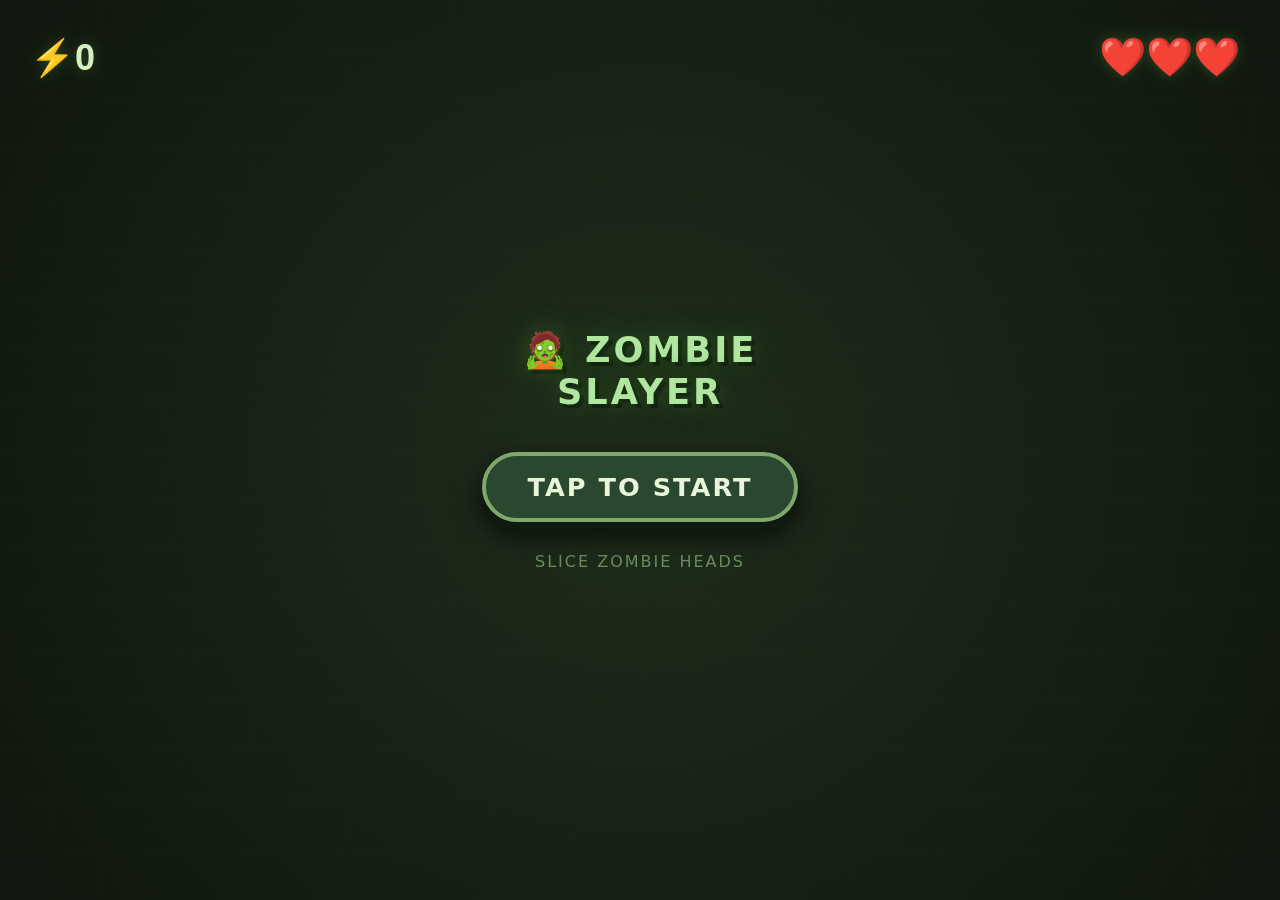
==== index.html @ 8608a6b4 "Add files via upload" ====
<!DOCTYPE html>
<html lang="en">
<head>
    <meta charset="UTF-8">
    <meta name="viewport" content="width=device-width, initial-scale=1.0, user-scalable=no">
    <title>🍕 Fruit Ninja · Zombie Slayer</title>
    <style>
        * {
            margin: 0;
            padding: 0;
            box-sizing: border-box;
            user-select: none;
        }
        body {
            background: #0b0f0c;
            display: flex;
            align-items: center;
            justify-content: center;
            height: 100vh;
            overflow: hidden;
            font-family: 'Segoe UI', 'Arial Black', system-ui, sans-serif;
        }
        canvas {
            display: block;
            width: 100%;
            height: 100%;
            cursor: crosshair;
            touch-action: none;
        }
        .overlay {
            position: absolute;
            top: 0; left: 0; right: 0; bottom: 0;
            display: flex;
            flex-direction: column;
            align-items: center;
            justify-content: center;
            pointer-events: none;
            text-align: center;
        }
        .btn {
            pointer-events: auto;
            background: #2a4730;
            border: 4px solid #7fa86b;
            color: #e9f5d9;
            font-size: 1.6rem;
            font-weight: bold;
            padding: 16px 42px;
            border-radius: 60px;
            letter-spacing: 2px;
            box-shadow: 0 8px 0 #0e1a0f, 0 12px 30px rgba(0,0,0,0.8);
            cursor: pointer;
            transition: transform 0.1s, box-shadow 0.1s;
            text-transform: uppercase;
            font-family: inherit;
            transform: translateY(0);
        }
        .btn:active {
            transform: translateY(6px);
            box-shadow: 0 2px 0 #0e1a0f, 0 8px 20px black;
        }
        .btn:hover {
            background: #3a5e3f;
            border-color: #a5d18b;
        }
        .hidden {
            display: none !important;
        }
        .gameover-text {
            font-size: 3rem;
            color: #e05a5a;
            text-shadow: 0 0 20px darkred, 4px 4px 0 #2a0a0a;
            margin-bottom: 30px;
            letter-spacing: 4px;
        }
        .start-text {
            font-size: 2.2rem;
            color: #b1e6a0;
            text-shadow: 0 0 25px #2d5a1e, 4px 4px 0 #0e1a0f;
            margin-bottom: 40px;
            letter-spacing: 3px;
            font-weight: 900;
        }
        .hint {
            margin-top: 30px;
            color: #6d8f63;
            font-size: 1rem;
            letter-spacing: 2px;
        }
    </style>
</head>
<body>
<canvas id="gameCanvas"></canvas>

<!-- UI overlays -->
<div id="startScreen" class="overlay">
    <div class="start-text">🧟 ZOMBIE<br>SLAYER</div>
    <button id="startBtn" class="btn">TAP TO START</button>
    <div class="hint">SLICE ZOMBIE HEADS</div>
</div>

<div id="gameOverScreen" class="overlay hidden">
    <div class="gameover-text">GAME OVER</div>
    <button id="retryBtn" class="btn">RETRY</button>
</div>

<script>
    (function(){
        // ----- CANVAS SETUP -----
        const canvas = document.getElementById('gameCanvas');
        const ctx = canvas.getContext('2d');
        let width, height;

        function resizeCanvas() {
            width = window.innerWidth;
            height = window.innerHeight;
            canvas.width = width;
            canvas.height = height;
        }
        window.addEventListener('resize', resizeCanvas);
        resizeCanvas();

        // ----- GAME STATE -----
        let gameActive = false;
        let score = 0;
        let lives = 3;
        let gameOverFlag = false;

        // ----- ARRAYS -----
        let zombies = [];            // active zombie heads
        let halves = [];             // sliced half circles (left/right)
        let particles = [];          // blood splatters / small particles
        let trail = [];              // swipe trail points {x, y, life}

        // ----- SWIPE / SLICE TRACKING -----
        let isSwiping = false;
        let lastMouse = { x: 0, y: 0 };
        let currentMouse = { x: 0, y: 0 };
        const SLICE_MIN_DIST = 18;    // minimum segment length for reliable slice

        // ----- SPAWN TIMING -----
        let spawnTimer = 0;
        const SPAWN_INTERVAL = 55;    // frames between spawns (approx 60fps)
        const MAX_ZOMBIES = 8;        // prevent overcrowding

        // ----- GRAVITY & PHYSICS (pixels/frame^2) -----
        const GRAVITY = 0.32;
        const BOUNCE_FACTOR = 0.0;    // no bounce, heads fall off

        // ----- RESET GAME -----
        function resetGame() {
            gameActive = false;
            gameOverFlag = false;
            score = 0;
            lives = 3;
            zombies = [];
            halves = [];
            particles = [];
            trail = [];
            isSwiping = false;
            spawnTimer = 0;
            // Show start screen, hide game over
            document.getElementById('startScreen').classList.remove('hidden');
            document.getElementById('gameOverScreen').classList.add('hidden');
        }

        // ----- START GAME -----
        function startGame() {
            resetGame();
            gameActive = true;
            gameOverFlag = false;
            document.getElementById('startScreen').classList.add('hidden');
            document.getElementById('gameOverScreen').classList.add('hidden');
            // initial small batch (3 zombies)
            for (let i = 0; i < 3; i++) {
                setTimeout(() => {
                    if (gameActive) spawnZombie();
                }, i * 120);
            }
        }

        // ----- GAME OVER -----
        function triggerGameOver() {
            if (gameOverFlag) return;
            gameActive = false;
            gameOverFlag = true;
            document.getElementById('gameOverScreen').classList.remove('hidden');
        }

        // ----- SPAWN ZOMBIE HEAD (arc trajectory) -----
        function spawnZombie() {
            if (!gameActive) return;
            if (zombies.length >= MAX_ZOMBIES) return;

            const radius = 28 + Math.random() * 14;      // 28-42 px
            const x = Math.random() * (width - 100) + 50;
            const y = height + radius + 10;              // start below screen

            // Arc: upward velocity, slight horizontal drift
            const vx = (Math.random() - 0.5) * 4.5;      // -2.25 to 2.25
            const vy = -10 - Math.random() * 5;          // -10 to -15

            zombies.push({
                x, y,
                vx, vy,
                radius,
                // visual variation
                hue: 80 + Math.random() * 30,            // greenish
                eyeOffset: 0.2 + Math.random() * 0.3,
            });
        }

        // ----- LINE TO CIRCLE COLLISION (segment vs circle) -----
        function lineCircleCollision(x1, y1, x2, y2, cx, cy, r) {
            // Check if segment (x1,y1)-(x2,y2) intersects circle (cx,cy,r)
            const dx = x2 - x1;
            const dy = y2 - y1;
            const lenSq = dx * dx + dy * dy;
            if (lenSq === 0) {
                // Point circle distance
                const distSq = (cx - x1) ** 2 + (cy - y1) ** 2;
                return distSq <= r * r;
            }

            // Parametric projection: t = ((C - A) · (B - A)) / |B-A|^2
            let t = ((cx - x1) * dx + (cy - y1) * dy) / lenSq;
            t = Math.max(0, Math.min(1, t));

            const projX = x1 + t * dx;
            const projY = y1 + t * dy;

            const distSq = (cx - projX) ** 2 + (cy - projY) ** 2;
            return distSq <= r * r;
        }

        // ----- SLICE ZOMBIE -----
        function sliceZombie(zombie, index) {
            // remove from zombies
            zombies.splice(index, 1);

            // Add score
            score += 10;

            // Split into two halves
            const r = zombie.radius;
            const baseHue = zombie.hue || 95;
            // left half: x offset, slightly rotated
            halves.push({
                x: zombie.x,
                y: zombie.y,
                vx: zombie.vx - 3.5 - Math.random() * 2,
                vy: zombie.vy - 1.5 + Math.random() * 2,
                radius: r,
                angle: -0.3 + Math.random() * 0.6,
                side: 'left',
                hue: baseHue,
                life: 1.0,
            });
            // right half
            halves.push({
                x: zombie.x,
                y: zombie.y,
                vx: zombie.vx + 3.5 + Math.random() * 2,
                vy: zombie.vy - 1.5 + Math.random() * 2,
                radius: r,
                angle: 0.3 + Math.random() * 0.6,
                side: 'right',
                hue: baseHue,
                life: 1.0,
            });

            // Blood splatter particles
            const particleCount = 12 + Math.floor(Math.random() * 10);
            for (let i = 0; i < particleCount; i++) {
                const angle = Math.random() * Math.PI * 2;
                const speed = 2 + Math.random() * 6;
                particles.push({
                    x: zombie.x,
                    y: zombie.y,
                    vx: Math.cos(angle) * speed + (Math.random() - 0.5) * 3,
                    vy: Math.sin(angle) * speed + (Math.random() - 0.5) * 3 - 1.5,
                    radius: 3 + Math.random() * 7,
                    color: `hsl(${baseHue + Math.random() * 40 - 20}, 80%, 35%)`,
                    life: 1.0,
                    decay: 0.012 + Math.random() * 0.02,
                });
            }

            // Extra green goo particles
            for (let i = 0; i < 8; i++) {
                const angle = Math.random() * Math.PI * 2;
                const speed = 1 + Math.random() * 4;
                particles.push({
                    x: zombie.x + (Math.random() - 0.5) * 20,
                    y: zombie.y + (Math.random() - 0.5) * 20,
                    vx: Math.cos(angle) * speed,
                    vy: Math.sin(angle) * speed - 2,
                    radius: 4 + Math.random() * 10,
                    color: `hsl(${baseHue}, 70%, 45%)`,
                    life: 0.9,
                    decay: 0.015,
                });
            }
        }

        // ----- UPDATE GAME (physics, spawning, collisions, trail) -----
        function updateGame() {
            if (!gameActive) return;

            // --- 1. SPAWN ZOMBIES ---
            if (spawnTimer <= 0) {
                spawnZombie();
                spawnTimer = SPAWN_INTERVAL;
            } else {
                spawnTimer--;
            }

            // --- 2. UPDATE ZOMBIES & CHECK SLICE COLLISIONS ---
            for (let i = zombies.length - 1; i >= 0; i--) {
                const z = zombies[i];
                // physics
                z.x += z.vx;
                z.y += z.vy;
                z.vy += GRAVITY;

                // check if sliced by swipe trail
                if (isSwiping && trail.length >= 2) {
                    // Use latest segment (last two points of trail)
                    const p1 = trail[trail.length - 2];
                    const p2 = trail[trail.length - 1];
                    const dx = p2.x - p1.x;
                    const dy = p2.y - p1.y;
                    const segLen = Math.hypot(dx, dy);
                    if (segLen > SLICE_MIN_DIST) {
                        if (lineCircleCollision(p1.x, p1.y, p2.x, p2.y, z.x, z.y, z.radius)) {
                            sliceZombie(z, i);
                            continue; // zombie removed, skip rest
                        }
                    }
                }

                // remove if off-screen bottom (with margin)
                if (z.y - z.radius > height + 100) {
                    zombies.splice(i, 1);
                    lives -= 1;
                    if (lives <= 0) {
                        lives = 0;
                        triggerGameOver();
                        return;
                    }
                }
                // also remove if too far left/right (rare)
                if (z.x < -200 || z.x > width + 200) {
                    zombies.splice(i, 1);
                }
            }

            // --- 3. UPDATE HALVES ---
            for (let i = halves.length - 1; i >= 0; i--) {
                const h = halves[i];
                h.x += h.vx;
                h.y += h.vy;
                h.vy += GRAVITY * 0.9;
                h.angle += (h.side === 'left' ? -0.04 : 0.04);
                h.life -= 0.008;
                // remove if off screen or faded
                if (h.y - h.radius > height + 200 || h.x < -300 || h.x > width + 300 || h.life <= 0) {
                    halves.splice(i, 1);
                }
            }

            // --- 4. UPDATE PARTICLES ---
            for (let i = particles.length - 1; i >= 0; i--) {
                const p = particles[i];
                p.x += p.vx;
                p.y += p.vy;
                p.vy += GRAVITY * 0.5;
                p.vx *= 0.99;
                p.life -= p.decay;
                if (p.life <= 0.02 || p.y > height + 100) {
                    particles.splice(i, 1);
                }
            }

            // --- 5. UPDATE TRAIL (fade out points) ---
            for (let i = trail.length - 1; i >= 0; i--) {
                trail[i].life -= 0.03;
                if (trail[i].life <= 0.0) {
                    trail.splice(i, 1);
                }
            }
            // Limit trail length (performance)
            if (trail.length > 30) trail = trail.slice(-30);
        }

        // ----- DRAWING -----
        function draw() {
            // Background: dark with subtle vignette
            ctx.clearRect(0, 0, width, height);
            const grad = ctx.createRadialGradient(width/2, height/2, 100, width/2, height/2, Math.max(width, height)*0.8);
            grad.addColorStop(0, '#1d2b1a');
            grad.addColorStop(1, '#0a0f09');
            ctx.fillStyle = grad;
            ctx.fillRect(0, 0, width, height);

            // Draw grid/dirt pattern (very subtle)
            ctx.strokeStyle = '#2a3a24';
            ctx.lineWidth = 0.5;
            ctx.globalAlpha = 0.2;
            for (let i = 0; i < width; i += 50) {
                ctx.beginPath();
                ctx.moveTo(i, 0);
                ctx.lineTo(i, height);
                ctx.stroke();
            }
            for (let i = 0; i < height; i += 50) {
                ctx.beginPath();
                ctx.moveTo(0, i);
                ctx.lineTo(width, i);
                ctx.stroke();
            }
            ctx.globalAlpha = 1.0;

            // ----- DRAW HALVES (behind zombies) -----
            halves.forEach(h => {
                ctx.save();
                ctx.translate(h.x, h.y);
                ctx.rotate(h.angle);
                ctx.shadowColor = '#4a7a3a';
                ctx.shadowBlur = 16;
                const halfGrad = ctx.createRadialGradient(-8, -8, 5, 0, 0, h.radius * 1.2);
                halfGrad.addColorStop(0, `hsl(${h.hue}, 65%, 45%)`);
                halfGrad.addColorStop(1, `hsl(${h.hue}, 70%, 25%)`);
                ctx.fillStyle = halfGrad;
                ctx.beginPath();
                if (h.side === 'left') {
                    ctx.arc(0, 0, h.radius, Math.PI * 0.5, Math.PI * 1.5);
                } else {
                    ctx.arc(0, 0, h.radius, Math.PI * 1.5, Math.PI * 0.5);
                }
                ctx.closePath();
                ctx.fill();
                // inner darkness / brain texture
                ctx.shadowBlur = 0;
                ctx.fillStyle = `hsl(${h.hue}, 60%, 18%)`;
                ctx.beginPath();
                ctx.arc(h.side === 'left' ? -6 : 6, -4, h.radius * 0.3, 0, Math.PI * 2);
                ctx.fill();
                // eye-like spots
                ctx.fillStyle = '#1a1a1a';
                ctx.beginPath();
                ctx.arc(h.side === 'left' ? -10 : 10, -12, 5, 0, Math.PI * 2);
                ctx.fill();
                ctx.fillStyle = '#d44';
                ctx.beginPath();
                ctx.arc(h.side === 'left' ? -10 : 10, -12, 2, 0, Math.PI * 2);
                ctx.fill();
                ctx.restore();
            });

            // ----- DRAW ZOMBIE HEADS -----
            zombies.forEach(z => {
                ctx.save();
                ctx.shadowColor = '#3c6e2e';
                ctx.shadowBlur = 22;
                // Main head
                const grad = ctx.createRadialGradient(z.x-10, z.y-12, 6, z.x, z.y, z.radius * 1.3);
                grad.addColorStop(0, `hsl(${z.hue}, 75%, 55%)`);
                grad.addColorStop(1, `hsl(${z.hue}, 80%, 28%)`);
                ctx.fillStyle = grad;
                ctx.beginPath();
                ctx.arc(z.x, z.y, z.radius, 0, Math.PI * 2);
                ctx.fill();

                // Zombie eyes (red/black)
                ctx.shadowBlur = 8;
                ctx.fillStyle = '#1a1a1a';
                ctx.beginPath();
                ctx.arc(z.x - z.radius*0.28, z.y - z.radius*0.2, z.radius*0.18, 0, Math.PI*2);
                ctx.fill();
                ctx.beginPath();
                ctx.arc(z.x + z.radius*0.28, z.y - z.radius*0.2, z.radius*0.18, 0, Math.PI*2);
                ctx.fill();
                // Red pupils
                ctx.fillStyle = '#d32f2f';
                ctx.shadowBlur = 12;
                ctx.beginPath();
                ctx.arc(z.x - z.radius*0.28, z.y - z.radius*0.2, z.radius*0.08, 0, Math.PI*2);
                ctx.fill();
                ctx.beginPath();
                ctx.arc(z.x + z.radius*0.28, z.y - z.radius*0.2, z.radius*0.08, 0, Math.PI*2);
                ctx.fill();

                // Mouth / stitches
                ctx.shadowBlur = 0;
                ctx.strokeStyle = '#3b1e1e';
                ctx.lineWidth = 2.5;
                ctx.beginPath();
                ctx.arc(z.x, z.y + z.radius*0.2, z.radius*0.4, 0.1, Math.PI - 0.1);
                ctx.stroke();
                // teeth
                ctx.fillStyle = '#ddd';
                for (let i = -2; i <= 2; i++) {
                    ctx.beginPath();
                    ctx.rect(z.x + i * 10 - 3, z.y + z.radius*0.1, 5, 8);
                    ctx.fill();
                }

                // top hair / scar
                ctx.fillStyle = '#1e3a1e';
                ctx.beginPath();
                ctx.ellipse(z.x - 6, z.y - z.radius*0.7, 6, 10, 0.3, 0, Math.PI*2);
                ctx.fill();
                ctx.restore();
            });

            // ----- DRAW PARTICLES -----
            particles.forEach(p => {
                ctx.globalAlpha = Math.max(0, p.life);
                ctx.fillStyle = p.color;
                ctx.shadowColor = p.color;
                ctx.shadowBlur = 12;
                ctx.beginPath();
                ctx.arc(p.x, p.y, p.radius * p.life, 0, Math.PI * 2);
                ctx.fill();
            });
            ctx.globalAlpha = 1.0;
            ctx.shadowBlur = 0;

            // ----- DRAW SWIPE TRAIL (glowing green) -----
            if (trail.length > 1) {
                ctx.save();
                ctx.shadowColor = '#b1ff8b';
                ctx.shadowBlur = 22;
                for (let i = 0; i < trail.length - 1; i++) {
                    const t1 = trail[i];
                    const t2 = trail[i+1];
                    const alpha = Math.min(t1.life, 1.0) * 0.9;
                    if (alpha <= 0.02) continue;
                    ctx.strokeStyle = `rgba(180, 255, 120, ${alpha})`;
                    ctx.lineWidth = 12 * (i / trail.length) + 2;
                    ctx.lineCap = 'round';
                    ctx.beginPath();
                    ctx.moveTo(t1.x, t1.y);
                    ctx.lineTo(t2.x, t2.y);
                    ctx.stroke();
                }
                // extra glow dots on latest point
                if (trail.length > 0) {
                    const last = trail[trail.length-1];
                    ctx.shadowBlur = 35;
                    ctx.fillStyle = '#d4ffb0';
                    ctx.beginPath();
                    ctx.arc(last.x, last.y, 10, 0, Math.PI*2);
                    ctx.fill();
                }
                ctx.restore();
            }

            // ----- HUD (score & lives) -----
            ctx.save();
            ctx.shadowBlur = 0;
            ctx.font = 'bold 36px "Segoe UI", "Arial Black", sans-serif';
            ctx.fillStyle = '#d4f0c0';
            ctx.shadowColor = '#2f4a1e';
            ctx.shadowBlur = 12;
            ctx.textAlign = 'left';
            ctx.fillText(`⚡${score}`, 30, 70);
            // Lives (hearts)
            ctx.textAlign = 'right';
            let heartStr = '';
            for (let i = 0; i < lives; i++) heartStr += '❤️';
            if (lives === 0) heartStr = '💀';
            ctx.font = 'bold 38px "Segoe UI", sans-serif';
            ctx.fillStyle = '#ff7b7b';
            ctx.fillText(heartStr, width - 40, 70);
            ctx.restore();
        }

        // ----- GAME LOOP -----
        function gameLoop() {
            if (gameActive) {
                updateGame();
            }
            draw();
            requestAnimationFrame(gameLoop);
        }

        // ----- INPUT HANDLING (Mouse + Touch) -----
        function getCanvasCoords(e) {
            const rect = canvas.getBoundingClientRect();
            const scaleX = canvas.width / rect.width;
            const scaleY = canvas.height / rect.height;
            let clientX, clientY;
            if (e.touches) {
                clientX = e.touches[0].clientX;
                clientY = e.touches[0].clientY;
            } else {
                clientX = e.clientX;
                clientY = e.clientY;
            }
            return {
                x: (clientX - rect.left) * scaleX,
                y: (clientY - rect.top) * scaleY
            };
        }

        function handlePointerDown(e) {
            e.preventDefault();
            if (!gameActive) return;
            isSwiping = true;
            const pos = getCanvasCoords(e);
            lastMouse = { x: pos.x, y: pos.y };
            currentMouse = { x: pos.x, y: pos.y };
            // start trail with a fresh point
            trail.push({ x: pos.x, y: pos.y, life: 1.0 });
            if (trail.length > 30) trail.shift();
        }

        function handlePointerMove(e) {
            e.preventDefault();  // prevent scrolling on touchmove
            if (!gameActive) return;
            const pos = getCanvasCoords(e);
            currentMouse = { x: pos.x, y: pos.y };
            if (isSwiping) {
                // Add to trail only if moved enough (reduce noise)
                const dx = pos.x - lastMouse.x;
                const dy = pos.y - lastMouse.y;
                if (Math.hypot(dx, dy) > 4) {
                    trail.push({ x: pos.x, y: pos.y, life: 1.0 });
                    if (trail.length > 30) trail.shift();
                    lastMouse = { x: pos.x, y: pos.y };
                }
            } else {
                // optional: show a faint trail even without press? No, only while dragging.
                lastMouse = { x: pos.x, y: pos.y };
            }
        }

        function handlePointerUp(e) {
            e.preventDefault();
            isSwiping = false;
            // Do not clear trail instantly; let it fade naturally
        }

        function handlePointerCancel(e) {
            e.preventDefault();
            isSwiping = false;
        }

        // Register events
        canvas.addEventListener('mousedown', handlePointerDown);
        canvas.addEventListener('mousemove', handlePointerMove);
        canvas.addEventListener('mouseup', handlePointerUp);
        canvas.addEventListener('mouseleave', handlePointerUp);

        canvas.addEventListener('touchstart', handlePointerDown, { passive: false });
        canvas.addEventListener('touchmove', handlePointerMove, { passive: false });
        canvas.addEventListener('touchend', handlePointerUp, { passive: false });
        canvas.addEventListener('touchcancel', handlePointerCancel, { passive: false });

        // Prevent context menu on canvas
        canvas.addEventListener('contextmenu', (e) => e.preventDefault());

        // ----- UI BUTTONS -----
        document.getElementById('startBtn').addEventListener('click', (e) => {
            e.preventDefault();
            startGame();
        });
        document.getElementById('retryBtn').addEventListener('click', (e) => {
            e.preventDefault();
            startGame();
        });

        // ----- INIT -----
        resetGame();
        // start game loop
        gameLoop();

        // Expose some functions for debugging (optional)
        window.__resetGame = resetGame;
    })();
</script>
</body>
</html>
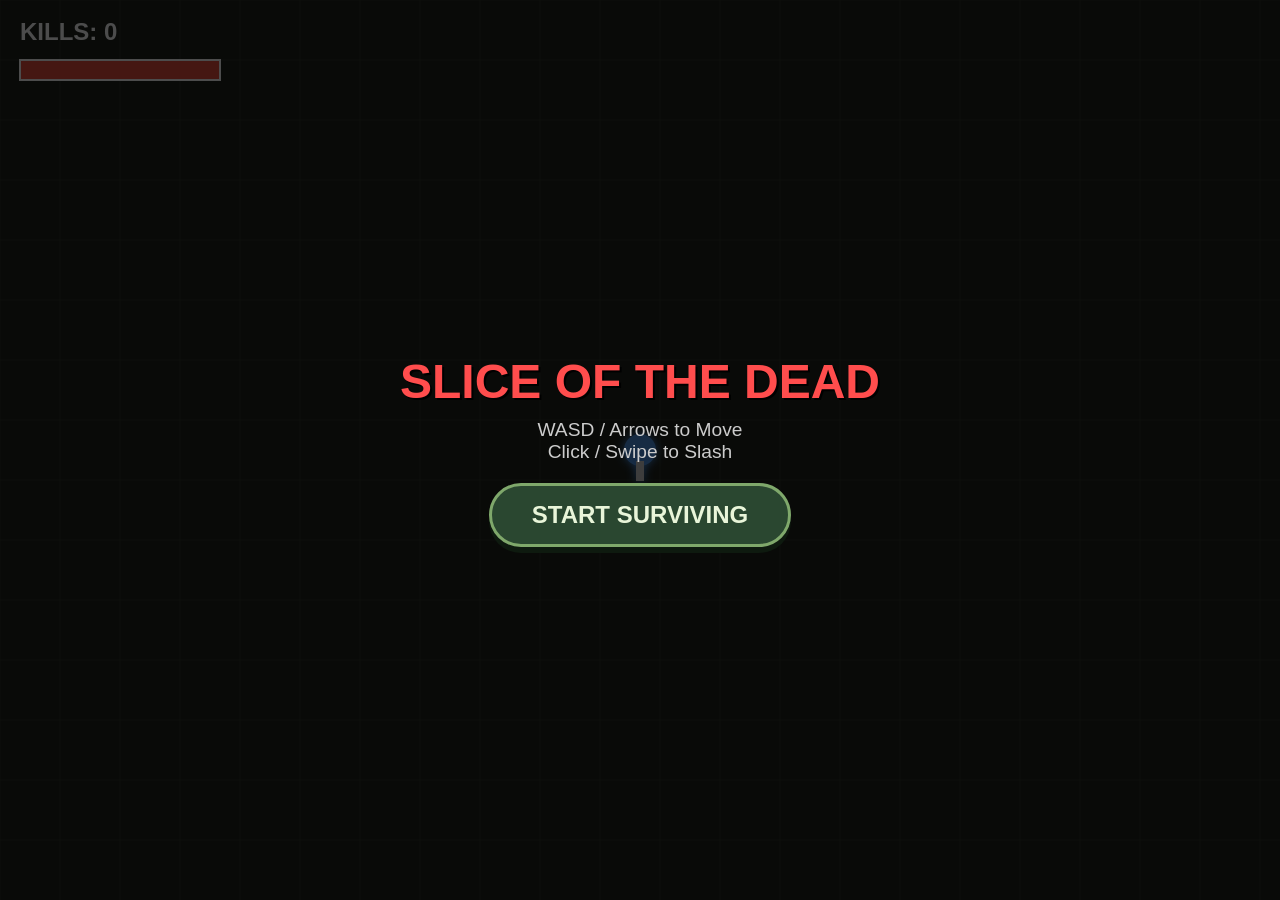
==== commit 52c6512c: "Add files via upload" ====
--- a/index.html
+++ b/index.html
@@ -3,682 +3,517 @@
 <head>
     <meta charset="UTF-8">
     <meta name="viewport" content="width=device-width, initial-scale=1.0, user-scalable=no">
-    <title>🍕 Fruit Ninja · Zombie Slayer</title>
+    <title>🧟 Slice of the Dead</title>
     <style>
-        * {
-            margin: 0;
-            padding: 0;
-            box-sizing: border-box;
-            user-select: none;
-        }
+        * { margin: 0; padding: 0; box-sizing: border-box; user-select: none; }
         body {
-            background: #0b0f0c;
-            display: flex;
-            align-items: center;
-            justify-content: center;
-            height: 100vh;
-            overflow: hidden;
-            font-family: 'Segoe UI', 'Arial Black', system-ui, sans-serif;
-        }
-        canvas {
-            display: block;
-            width: 100%;
-            height: 100%;
-            cursor: crosshair;
-            touch-action: none;
-        }
+            background: #111; overflow: hidden;
+            font-family: 'Segoe UI', Tahoma, Geneva, Verdana, sans-serif;
+        }
+        canvas { display: block; width: 100vw; height: 100vh; cursor: crosshair; touch-action: none; }
         .overlay {
-            position: absolute;
-            top: 0; left: 0; right: 0; bottom: 0;
-            display: flex;
-            flex-direction: column;
-            align-items: center;
-            justify-content: center;
-            pointer-events: none;
-            text-align: center;
-        }
+            position: absolute; top: 0; left: 0; right: 0; bottom: 0;
+            display: flex; flex-direction: column; align-items: center; justify-content: center;
+            background: rgba(0,0,0,0.7); color: white; text-align: center;
+        }
+        .hidden { display: none !important; }
+        h1 { font-size: 3rem; color: #ff4d4d; text-shadow: 2px 2px 0 #000; margin-bottom: 10px; }
+        p { font-size: 1.2rem; margin-bottom: 20px; color: #ccc; }
         .btn {
-            pointer-events: auto;
-            background: #2a4730;
-            border: 4px solid #7fa86b;
-            color: #e9f5d9;
-            font-size: 1.6rem;
-            font-weight: bold;
-            padding: 16px 42px;
-            border-radius: 60px;
-            letter-spacing: 2px;
-            box-shadow: 0 8px 0 #0e1a0f, 0 12px 30px rgba(0,0,0,0.8);
-            cursor: pointer;
-            transition: transform 0.1s, box-shadow 0.1s;
-            text-transform: uppercase;
-            font-family: inherit;
-            transform: translateY(0);
-        }
-        .btn:active {
-            transform: translateY(6px);
-            box-shadow: 0 2px 0 #0e1a0f, 0 8px 20px black;
-        }
-        .btn:hover {
-            background: #3a5e3f;
-            border-color: #a5d18b;
-        }
-        .hidden {
-            display: none !important;
-        }
-        .gameover-text {
-            font-size: 3rem;
-            color: #e05a5a;
-            text-shadow: 0 0 20px darkred, 4px 4px 0 #2a0a0a;
-            margin-bottom: 30px;
-            letter-spacing: 4px;
-        }
-        .start-text {
-            font-size: 2.2rem;
-            color: #b1e6a0;
-            text-shadow: 0 0 25px #2d5a1e, 4px 4px 0 #0e1a0f;
-            margin-bottom: 40px;
-            letter-spacing: 3px;
-            font-weight: 900;
-        }
-        .hint {
-            margin-top: 30px;
-            color: #6d8f63;
-            font-size: 1rem;
-            letter-spacing: 2px;
-        }
+            pointer-events: auto; background: #2a4730; border: 3px solid #7fa86b;
+            color: #e9f5d9; font-size: 1.5rem; font-weight: bold; padding: 15px 40px;
+            border-radius: 50px; cursor: pointer; text-transform: uppercase;
+            box-shadow: 0 6px 0 #0e1a0f; transition: transform 0.1s;
+        }
+        .btn:active { transform: translateY(4px); box-shadow: 0 2px 0 #0e1a0f; }
     </style>
 </head>
 <body>
-<canvas id="gameCanvas"></canvas>
-
-<!-- UI overlays -->
-<div id="startScreen" class="overlay">
-    <div class="start-text">🧟 ZOMBIE<br>SLAYER</div>
-    <button id="startBtn" class="btn">TAP TO START</button>
-    <div class="hint">SLICE ZOMBIE HEADS</div>
-</div>
-
-<div id="gameOverScreen" class="overlay hidden">
-    <div class="gameover-text">GAME OVER</div>
-    <button id="retryBtn" class="btn">RETRY</button>
-</div>
+    <canvas id="gameCanvas"></canvas>
+
+    <div id="startScreen" class="overlay">
+        <h1>SLICE OF THE DEAD</h1>
+        <p>WASD / Arrows to Move<br>Click / Swipe to Slash</p>
+        <button id="startBtn" class="btn">START SURVIVING</button>
+    </div>
+
+    <div id="gameOverScreen" class="overlay hidden">
+        <h1>YOU DIED</h1>
+        <p>Zombies Killed: <span id="finalScore">0</span></p>
+        <button id="retryBtn" class="btn">TRY AGAIN</button>
+    </div>
 
 <script>
-    (function(){
-        // ----- CANVAS SETUP -----
-        const canvas = document.getElementById('gameCanvas');
-        const ctx = canvas.getContext('2d');
-        let width, height;
-
-        function resizeCanvas() {
-            width = window.innerWidth;
-            height = window.innerHeight;
-            canvas.width = width;
-            canvas.height = height;
-        }
-        window.addEventListener('resize', resizeCanvas);
-        resizeCanvas();
-
-        // ----- GAME STATE -----
-        let gameActive = false;
-        let score = 0;
-        let lives = 3;
-        let gameOverFlag = false;
-
-        // ----- ARRAYS -----
-        let zombies = [];            // active zombie heads
-        let halves = [];             // sliced half circles (left/right)
-        let particles = [];          // blood splatters / small particles
-        let trail = [];              // swipe trail points {x, y, life}
-
-        // ----- SWIPE / SLICE TRACKING -----
-        let isSwiping = false;
-        let lastMouse = { x: 0, y: 0 };
-        let currentMouse = { x: 0, y: 0 };
-        const SLICE_MIN_DIST = 18;    // minimum segment length for reliable slice
-
-        // ----- SPAWN TIMING -----
-        let spawnTimer = 0;
-        const SPAWN_INTERVAL = 55;    // frames between spawns (approx 60fps)
-        const MAX_ZOMBIES = 8;        // prevent overcrowding
-
-        // ----- GRAVITY & PHYSICS (pixels/frame^2) -----
-        const GRAVITY = 0.32;
-        const BOUNCE_FACTOR = 0.0;    // no bounce, heads fall off
-
-        // ----- RESET GAME -----
-        function resetGame() {
-            gameActive = false;
-            gameOverFlag = false;
-            score = 0;
-            lives = 3;
-            zombies = [];
-            halves = [];
-            particles = [];
-            trail = [];
-            isSwiping = false;
-            spawnTimer = 0;
-            // Show start screen, hide game over
-            document.getElementById('startScreen').classList.remove('hidden');
-            document.getElementById('gameOverScreen').classList.add('hidden');
-        }
-
-        // ----- START GAME -----
-        function startGame() {
-            resetGame();
-            gameActive = true;
-            gameOverFlag = false;
-            document.getElementById('startScreen').classList.add('hidden');
-            document.getElementById('gameOverScreen').classList.add('hidden');
-            // initial small batch (3 zombies)
-            for (let i = 0; i < 3; i++) {
-                setTimeout(() => {
-                    if (gameActive) spawnZombie();
-                }, i * 120);
-            }
-        }
-
-        // ----- GAME OVER -----
-        function triggerGameOver() {
-            if (gameOverFlag) return;
-            gameActive = false;
-            gameOverFlag = true;
-            document.getElementById('gameOverScreen').classList.remove('hidden');
-        }
-
-        // ----- SPAWN ZOMBIE HEAD (arc trajectory) -----
-        function spawnZombie() {
-            if (!gameActive) return;
-            if (zombies.length >= MAX_ZOMBIES) return;
-
-            const radius = 28 + Math.random() * 14;      // 28-42 px
-            const x = Math.random() * (width - 100) + 50;
-            const y = height + radius + 10;              // start below screen
-
-            // Arc: upward velocity, slight horizontal drift
-            const vx = (Math.random() - 0.5) * 4.5;      // -2.25 to 2.25
-            const vy = -10 - Math.random() * 5;          // -10 to -15
-
-            zombies.push({
-                x, y,
-                vx, vy,
-                radius,
-                // visual variation
-                hue: 80 + Math.random() * 30,            // greenish
-                eyeOffset: 0.2 + Math.random() * 0.3,
+    const canvas = document.getElementById('gameCanvas');
+    const ctx = canvas.getContext('2d');
+    
+    // UI Elements
+    const startScreen = document.getElementById('startScreen');
+    const gameOverScreen = document.getElementById('gameOverScreen');
+    const finalScore = document.getElementById('finalScore');
+
+    // Resize
+    let width, height;
+    function resize() {
+        width = window.innerWidth; height = window.innerHeight;
+        canvas.width = width; canvas.height = height;
+    }
+    window.addEventListener('resize', resize);
+    resize();
+
+    // Game State
+    let gameActive = false;
+    let score = 0;
+    
+    // The Player
+    const player = {
+        x: width / 2, y: height / 2,
+        radius: 16,
+        speed: 4.5,
+        hp: 100,
+        attackCooldown: 0,
+        attackRadius: 75,
+        facing: { x: 0, y: 1 } // looking down by default
+    };
+
+    // Arrays
+    let zombies = [];
+    let particles = [];
+    let bloodSplatters = []; // stays on the ground
+    let trail = []; // Slice trail
+
+    // Inputs
+    const keys = { w: false, a: false, s: false, d: false, up: false, down: false, left: false, right: false };
+    let mouse = { x: 0, y: 0, isDown: false };
+
+    // Touch / Joystick
+    let touchStart = null;
+    let joystick = { active: false, dx: 0, dy: 0, originX: 0, originY: 0 };
+
+    // Config
+    const ZOMBIE_SPEED = 1.2;
+    const SPAWN_RATE = 90; // frames
+    let spawnTimer = 0;
+
+    // --- CORE FUNCTIONS ---
+
+    function resetGame() {
+        gameActive = true;
+        score = 0;
+        player.x = width / 2;
+        player.y = height / 2;
+        player.hp = 100;
+        player.attackCooldown = 0;
+        zombies = [];
+        particles = [];
+        bloodSplatters = [];
+        trail = [];
+        spawnTimer = 0;
+        
+        startScreen.classList.add('hidden');
+        gameOverScreen.classList.add('hidden');
+    }
+
+    function gameOver() {
+        gameActive = false;
+        finalScore.innerText = score;
+        gameOverScreen.classList.remove('hidden');
+    }
+
+    // --- ZOMBIES ---
+
+    function spawnZombie() {
+        // Spawn on a random edge
+        let x, y;
+        if (Math.random() < 0.5) {
+            x = Math.random() < 0.5 ? -30 : width + 30;
+            y = Math.random() * height;
+        } else {
+            x = Math.random() * width;
+            y = Math.random() < 0.5 ? -30 : height + 30;
+        }
+
+        zombies.push({
+            x, y,
+            radius: 14 + Math.random() * 6,
+            speed: ZOMBIE_SPEED + Math.random() * 0.5,
+            hue: 80 + Math.random() * 40,
+            angle: 0,
+            hitFlash: 0
+        });
+    }
+
+    function killZombie(index) {
+        const z = zombies[index];
+        score++;
+        
+        // Add blood splatter to the ground
+        bloodSplatters.push({
+            x: z.x, y: z.y,
+            radius: z.radius * (1.2 + Math.random()),
+            alpha: 0.8,
+            hue: z.hue
+        });
+
+        // Add flying particles
+        for (let i = 0; i < 15; i++) {
+            const a = Math.random() * Math.PI * 2;
+            const spd = 2 + Math.random() * 6;
+            particles.push({
+                x: z.x, y: z.y,
+                vx: Math.cos(a) * spd, vy: Math.sin(a) * spd,
+                radius: 2 + Math.random() * 4,
+                life: 1.0,
+                color: `hsl(${z.hue}, 70%, 40%)`
             });
         }
-
-        // ----- LINE TO CIRCLE COLLISION (segment vs circle) -----
-        function lineCircleCollision(x1, y1, x2, y2, cx, cy, r) {
-            // Check if segment (x1,y1)-(x2,y2) intersects circle (cx,cy,r)
-            const dx = x2 - x1;
-            const dy = y2 - y1;
-            const lenSq = dx * dx + dy * dy;
-            if (lenSq === 0) {
-                // Point circle distance
-                const distSq = (cx - x1) ** 2 + (cy - y1) ** 2;
-                return distSq <= r * r;
-            }
-
-            // Parametric projection: t = ((C - A) · (B - A)) / |B-A|^2
-            let t = ((cx - x1) * dx + (cy - y1) * dy) / lenSq;
-            t = Math.max(0, Math.min(1, t));
-
-            const projX = x1 + t * dx;
-            const projY = y1 + t * dy;
-
-            const distSq = (cx - projX) ** 2 + (cy - projY) ** 2;
-            return distSq <= r * r;
-        }
-
-        // ----- SLICE ZOMBIE -----
-        function sliceZombie(zombie, index) {
-            // remove from zombies
-            zombies.splice(index, 1);
-
-            // Add score
-            score += 10;
-
-            // Split into two halves
-            const r = zombie.radius;
-            const baseHue = zombie.hue || 95;
-            // left half: x offset, slightly rotated
-            halves.push({
-                x: zombie.x,
-                y: zombie.y,
-                vx: zombie.vx - 3.5 - Math.random() * 2,
-                vy: zombie.vy - 1.5 + Math.random() * 2,
-                radius: r,
-                angle: -0.3 + Math.random() * 0.6,
-                side: 'left',
-                hue: baseHue,
-                life: 1.0,
-            });
-            // right half
-            halves.push({
-                x: zombie.x,
-                y: zombie.y,
-                vx: zombie.vx + 3.5 + Math.random() * 2,
-                vy: zombie.vy - 1.5 + Math.random() * 2,
-                radius: r,
-                angle: 0.3 + Math.random() * 0.6,
-                side: 'right',
-                hue: baseHue,
-                life: 1.0,
-            });
-
-            // Blood splatter particles
-            const particleCount = 12 + Math.floor(Math.random() * 10);
-            for (let i = 0; i < particleCount; i++) {
-                const angle = Math.random() * Math.PI * 2;
-                const speed = 2 + Math.random() * 6;
-                particles.push({
-                    x: zombie.x,
-                    y: zombie.y,
-                    vx: Math.cos(angle) * speed + (Math.random() - 0.5) * 3,
-                    vy: Math.sin(angle) * speed + (Math.random() - 0.5) * 3 - 1.5,
-                    radius: 3 + Math.random() * 7,
-                    color: `hsl(${baseHue + Math.random() * 40 - 20}, 80%, 35%)`,
-                    life: 1.0,
-                    decay: 0.012 + Math.random() * 0.02,
-                });
-            }
-
-            // Extra green goo particles
-            for (let i = 0; i < 8; i++) {
-                const angle = Math.random() * Math.PI * 2;
-                const speed = 1 + Math.random() * 4;
-                particles.push({
-                    x: zombie.x + (Math.random() - 0.5) * 20,
-                    y: zombie.y + (Math.random() - 0.5) * 20,
-                    vx: Math.cos(angle) * speed,
-                    vy: Math.sin(angle) * speed - 2,
-                    radius: 4 + Math.random() * 10,
-                    color: `hsl(${baseHue}, 70%, 45%)`,
-                    life: 0.9,
-                    decay: 0.015,
-                });
-            }
-        }
-
-        // ----- UPDATE GAME (physics, spawning, collisions, trail) -----
-        function updateGame() {
-            if (!gameActive) return;
-
-            // --- 1. SPAWN ZOMBIES ---
-            if (spawnTimer <= 0) {
-                spawnZombie();
-                spawnTimer = SPAWN_INTERVAL;
-            } else {
-                spawnTimer--;
-            }
-
-            // --- 2. UPDATE ZOMBIES & CHECK SLICE COLLISIONS ---
-            for (let i = zombies.length - 1; i >= 0; i--) {
-                const z = zombies[i];
-                // physics
-                z.x += z.vx;
-                z.y += z.vy;
-                z.vy += GRAVITY;
-
-                // check if sliced by swipe trail
-                if (isSwiping && trail.length >= 2) {
-                    // Use latest segment (last two points of trail)
-                    const p1 = trail[trail.length - 2];
-                    const p2 = trail[trail.length - 1];
-                    const dx = p2.x - p1.x;
-                    const dy = p2.y - p1.y;
-                    const segLen = Math.hypot(dx, dy);
-                    if (segLen > SLICE_MIN_DIST) {
-                        if (lineCircleCollision(p1.x, p1.y, p2.x, p2.y, z.x, z.y, z.radius)) {
-                            sliceZombie(z, i);
-                            continue; // zombie removed, skip rest
-                        }
-                    }
-                }
-
-                // remove if off-screen bottom (with margin)
-                if (z.y - z.radius > height + 100) {
-                    zombies.splice(i, 1);
-                    lives -= 1;
-                    if (lives <= 0) {
-                        lives = 0;
-                        triggerGameOver();
-                        return;
-                    }
-                }
-                // also remove if too far left/right (rare)
-                if (z.x < -200 || z.x > width + 200) {
-                    zombies.splice(i, 1);
+        zombies.splice(index, 1);
+    }
+
+    // --- ATTACK ---
+
+    function attack() {
+        if (player.attackCooldown > 0 || !gameActive) return;
+        player.attackCooldown = 20; // ~0.3 seconds at 60fps
+
+        // Calculate attack area (a cone in front of player based on mouse/touch)
+        let attackAngle = Math.atan2(mouse.y - player.y, mouse.x - player.x);
+        let attackArc = Math.PI / 1.5; // 120 degree swing
+        let hitSomething = false;
+
+        // Check collisions with zombies
+        for (let i = zombies.length - 1; i >= 0; i--) {
+            const z = zombies[i];
+            const dist = Math.hypot(z.x - player.x, z.y - player.y);
+            
+            if (dist < player.attackRadius + z.radius) {
+                // Check angle
+                let angleToZ = Math.atan2(z.y - player.y, z.x - player.x);
+                let angleDiff = Math.abs(attackAngle - angleToZ);
+                // Normalize angle difference
+                if (angleDiff > Math.PI) angleDiff = Math.PI * 2 - angleDiff;
+
+                if (angleDiff < attackArc / 2) {
+                    killZombie(i);
+                    hitSomething = true;
                 }
             }
-
-            // --- 3. UPDATE HALVES ---
-            for (let i = halves.length - 1; i >= 0; i--) {
-                const h = halves[i];
-                h.x += h.vx;
-                h.y += h.vy;
-                h.vy += GRAVITY * 0.9;
-                h.angle += (h.side === 'left' ? -0.04 : 0.04);
-                h.life -= 0.008;
-                // remove if off screen or faded
-                if (h.y - h.radius > height + 200 || h.x < -300 || h.x > width + 300 || h.life <= 0) {
-                    halves.splice(i, 1);
+        }
+
+        // Add visual slash effect to particles
+        for(let i=0; i<10; i++) {
+            let spread = (Math.random() - 0.5) * attackArc;
+            let dist = player.attackRadius * (0.5 + Math.random() * 0.5);
+            particles.push({
+                x: player.x + Math.cos(attackAngle + spread) * dist,
+                y: player.y + Math.sin(attackAngle + spread) * dist,
+                vx: Math.cos(attackAngle) * 2,
+                vy: Math.sin(attackAngle) * 2,
+                radius: 3, life: 0.5,
+                color: '#fff'
+            });
+        }
+    }
+
+    // --- UPDATE LOOP ---
+
+    function update() {
+        if (!gameActive) return;
+
+        // 1. Player Movement (Keyboard)
+        let moveX = 0, moveY = 0;
+        if (keys.w || keys.up) moveY -= 1;
+        if (keys.s || keys.down) moveY += 1;
+        if (keys.a || keys.left) moveX -= 1;
+        if (keys.d || keys.right) moveX += 1;
+
+        // Player Movement (Joystick)
+        if (joystick.active) {
+            moveX += joystick.dx;
+            moveY += joystick.dy;
+        }
+
+        // Normalize diagonal movement
+        const len = Math.hypot(moveX, moveY);
+        if (len > 0) {
+            moveX /= len;
+            moveY /= len;
+            player.x += moveX * player.speed;
+            player.y += moveY * player.speed;
+        }
+
+        // Keep player in bounds
+        player.x = Math.max(player.radius, Math.min(width - player.radius, player.x));
+        player.y = Math.max(player.radius, Math.min(height - player.radius, player.y));
+
+        // Update facing direction based on mouse
+        if (!joystick.active) {
+            player.facing.x = mouse.x - player.x;
+            player.facing.y = mouse.y - player.y;
+        } else {
+            player.facing.x = joystick.dx;
+            player.facing.y = joystick.dy;
+        }
+
+        // 2. Attack Cooldowns
+        if (player.attackCooldown > 0) player.attackCooldown--;
+        if (mouse.isDown) attack(); // Hold to auto-swing
+
+        // 3. Spawning
+        spawnTimer--;
+        if (spawnTimer <= 0) {
+            spawnZombie();
+            // Spawn faster as score goes up
+            spawnTimer = Math.max(20, SPAWN_RATE - Math.floor(score / 5) * 5);
+        }
+
+        // 4. Zombie Logic
+        for (let i = zombies.length - 1; i >= 0; i--) {
+            const z = zombies[i];
+            
+            // Move towards player
+            const dx = player.x - z.x;
+            const dy = player.y - z.y;
+            const dist = Math.hypot(dx, dy);
+            
+            if (dist > 0) {
+                z.x += (dx / dist) * z.speed;
+                z.y += (dy / dist) * z.speed;
+                z.angle = Math.atan2(dy, dx);
+            }
+
+            if (z.hitFlash > 0) z.hitFlash--;
+
+            // Hit player
+            if (dist < player.radius + z.radius) {
+                player.hp -= 0.5; // Damage per frame while touching
+                z.x -= (dx / dist) * 2; // Push zombie back slightly
+                z.y -= (dy / dist) * 2;
+                
+                if (player.hp <= 0) {
+                    player.hp = 0;
+                    gameOver();
+                    return;
                 }
             }
-
-            // --- 4. UPDATE PARTICLES ---
-            for (let i = particles.length - 1; i >= 0; i--) {
-                const p = particles[i];
-                p.x += p.vx;
-                p.y += p.vy;
-                p.vy += GRAVITY * 0.5;
-                p.vx *= 0.99;
-                p.life -= p.decay;
-                if (p.life <= 0.02 || p.y > height + 100) {
-                    particles.splice(i, 1);
-                }
-            }
-
-            // --- 5. UPDATE TRAIL (fade out points) ---
-            for (let i = trail.length - 1; i >= 0; i--) {
-                trail[i].life -= 0.03;
-                if (trail[i].life <= 0.0) {
-                    trail.splice(i, 1);
-                }
-            }
-            // Limit trail length (performance)
-            if (trail.length > 30) trail = trail.slice(-30);
-        }
-
-        // ----- DRAWING -----
-        function draw() {
-            // Background: dark with subtle vignette
-            ctx.clearRect(0, 0, width, height);
-            const grad = ctx.createRadialGradient(width/2, height/2, 100, width/2, height/2, Math.max(width, height)*0.8);
-            grad.addColorStop(0, '#1d2b1a');
-            grad.addColorStop(1, '#0a0f09');
-            ctx.fillStyle = grad;
-            ctx.fillRect(0, 0, width, height);
-
-            // Draw grid/dirt pattern (very subtle)
-            ctx.strokeStyle = '#2a3a24';
-            ctx.lineWidth = 0.5;
-            ctx.globalAlpha = 0.2;
-            for (let i = 0; i < width; i += 50) {
-                ctx.beginPath();
-                ctx.moveTo(i, 0);
-                ctx.lineTo(i, height);
-                ctx.stroke();
-            }
-            for (let i = 0; i < height; i += 50) {
-                ctx.beginPath();
-                ctx.moveTo(0, i);
-                ctx.lineTo(width, i);
-                ctx.stroke();
-            }
-            ctx.globalAlpha = 1.0;
-
-            // ----- DRAW HALVES (behind zombies) -----
-            halves.forEach(h => {
-                ctx.save();
-                ctx.translate(h.x, h.y);
-                ctx.rotate(h.angle);
-                ctx.shadowColor = '#4a7a3a';
-                ctx.shadowBlur = 16;
-                const halfGrad = ctx.createRadialGradient(-8, -8, 5, 0, 0, h.radius * 1.2);
-                halfGrad.addColorStop(0, `hsl(${h.hue}, 65%, 45%)`);
-                halfGrad.addColorStop(1, `hsl(${h.hue}, 70%, 25%)`);
-                ctx.fillStyle = halfGrad;
-                ctx.beginPath();
-                if (h.side === 'left') {
-                    ctx.arc(0, 0, h.radius, Math.PI * 0.5, Math.PI * 1.5);
-                } else {
-                    ctx.arc(0, 0, h.radius, Math.PI * 1.5, Math.PI * 0.5);
-                }
-                ctx.closePath();
-                ctx.fill();
-                // inner darkness / brain texture
-                ctx.shadowBlur = 0;
-                ctx.fillStyle = `hsl(${h.hue}, 60%, 18%)`;
-                ctx.beginPath();
-                ctx.arc(h.side === 'left' ? -6 : 6, -4, h.radius * 0.3, 0, Math.PI * 2);
-                ctx.fill();
-                // eye-like spots
-                ctx.fillStyle = '#1a1a1a';
-                ctx.beginPath();
-                ctx.arc(h.side === 'left' ? -10 : 10, -12, 5, 0, Math.PI * 2);
-                ctx.fill();
-                ctx.fillStyle = '#d44';
-                ctx.beginPath();
-                ctx.arc(h.side === 'left' ? -10 : 10, -12, 2, 0, Math.PI * 2);
-                ctx.fill();
-                ctx.restore();
-            });
-
-            // ----- DRAW ZOMBIE HEADS -----
-            zombies.forEach(z => {
-                ctx.save();
-                ctx.shadowColor = '#3c6e2e';
-                ctx.shadowBlur = 22;
-                // Main head
-                const grad = ctx.createRadialGradient(z.x-10, z.y-12, 6, z.x, z.y, z.radius * 1.3);
-                grad.addColorStop(0, `hsl(${z.hue}, 75%, 55%)`);
-                grad.addColorStop(1, `hsl(${z.hue}, 80%, 28%)`);
-                ctx.fillStyle = grad;
-                ctx.beginPath();
-                ctx.arc(z.x, z.y, z.radius, 0, Math.PI * 2);
-                ctx.fill();
-
-                // Zombie eyes (red/black)
-                ctx.shadowBlur = 8;
-                ctx.fillStyle = '#1a1a1a';
-                ctx.beginPath();
-                ctx.arc(z.x - z.radius*0.28, z.y - z.radius*0.2, z.radius*0.18, 0, Math.PI*2);
-                ctx.fill();
-                ctx.beginPath();
-                ctx.arc(z.x + z.radius*0.28, z.y - z.radius*0.2, z.radius*0.18, 0, Math.PI*2);
-                ctx.fill();
-                // Red pupils
-                ctx.fillStyle = '#d32f2f';
-                ctx.shadowBlur = 12;
-                ctx.beginPath();
-                ctx.arc(z.x - z.radius*0.28, z.y - z.radius*0.2, z.radius*0.08, 0, Math.PI*2);
-                ctx.fill();
-                ctx.beginPath();
-                ctx.arc(z.x + z.radius*0.28, z.y - z.radius*0.2, z.radius*0.08, 0, Math.PI*2);
-                ctx.fill();
-
-                // Mouth / stitches
-                ctx.shadowBlur = 0;
-                ctx.strokeStyle = '#3b1e1e';
-                ctx.lineWidth = 2.5;
-                ctx.beginPath();
-                ctx.arc(z.x, z.y + z.radius*0.2, z.radius*0.4, 0.1, Math.PI - 0.1);
-                ctx.stroke();
-                // teeth
-                ctx.fillStyle = '#ddd';
-                for (let i = -2; i <= 2; i++) {
-                    ctx.beginPath();
-                    ctx.rect(z.x + i * 10 - 3, z.y + z.radius*0.1, 5, 8);
-                    ctx.fill();
-                }
-
-                // top hair / scar
-                ctx.fillStyle = '#1e3a1e';
-                ctx.beginPath();
-                ctx.ellipse(z.x - 6, z.y - z.radius*0.7, 6, 10, 0.3, 0, Math.PI*2);
-                ctx.fill();
-                ctx.restore();
-            });
-
-            // ----- DRAW PARTICLES -----
-            particles.forEach(p => {
-                ctx.globalAlpha = Math.max(0, p.life);
-                ctx.fillStyle = p.color;
-                ctx.shadowColor = p.color;
-                ctx.shadowBlur = 12;
-                ctx.beginPath();
-                ctx.arc(p.x, p.y, p.radius * p.life, 0, Math.PI * 2);
-                ctx.fill();
-            });
-            ctx.globalAlpha = 1.0;
-            ctx.shadowBlur = 0;
-
-            // ----- DRAW SWIPE TRAIL (glowing green) -----
-            if (trail.length > 1) {
-                ctx.save();
-                ctx.shadowColor = '#b1ff8b';
-                ctx.shadowBlur = 22;
-                for (let i = 0; i < trail.length - 1; i++) {
-                    const t1 = trail[i];
-                    const t2 = trail[i+1];
-                    const alpha = Math.min(t1.life, 1.0) * 0.9;
-                    if (alpha <= 0.02) continue;
-                    ctx.strokeStyle = `rgba(180, 255, 120, ${alpha})`;
-                    ctx.lineWidth = 12 * (i / trail.length) + 2;
-                    ctx.lineCap = 'round';
-                    ctx.beginPath();
-                    ctx.moveTo(t1.x, t1.y);
-                    ctx.lineTo(t2.x, t2.y);
-                    ctx.stroke();
-                }
-                // extra glow dots on latest point
-                if (trail.length > 0) {
-                    const last = trail[trail.length-1];
-                    ctx.shadowBlur = 35;
-                    ctx.fillStyle = '#d4ffb0';
-                    ctx.beginPath();
-                    ctx.arc(last.x, last.y, 10, 0, Math.PI*2);
-                    ctx.fill();
-                }
-                ctx.restore();
-            }
-
-            // ----- HUD (score & lives) -----
+        }
+
+        // 5. Particles
+        for (let i = particles.length - 1; i >= 0; i--) {
+            const p = particles[i];
+            p.x += p.vx; p.y += p.vy;
+            p.vx *= 0.9; p.vy *= 0.9;
+            p.life -= 0.05;
+            if (p.life <= 0) particles.splice(i, 1);
+        }
+
+        // 6. Fade Blood Splatters
+        for (let i = bloodSplatters.length - 1; i >= 0; i--) {
+            bloodSplatters[i].alpha -= 0.002;
+            if (bloodSplatters[i].alpha <= 0) bloodSplatters.splice(i, 1);
+        }
+    }
+
+    // --- DRAWING ---
+
+    function draw() {
+        // Clear background
+        ctx.fillStyle = '#1e221c';
+        ctx.fillRect(0, 0, width, height);
+
+        // Draw grid floor
+        ctx.strokeStyle = '#2a3326';
+        ctx.lineWidth = 1;
+        for (let i = 0; i < width; i += 60) {
+            ctx.beginPath(); ctx.moveTo(i, 0); ctx.lineTo(i, height); ctx.stroke();
+        }
+        for (let i = 0; i < height; i += 60) {
+            ctx.beginPath(); ctx.moveTo(0, i); ctx.lineTo(width, i); ctx.stroke();
+        }
+
+        // Draw Blood Splatters (on ground)
+        bloodSplatters.forEach(b => {
+            ctx.fillStyle = `hsla(${b.hue}, 70%, 30%, ${b.alpha})`;
+            ctx.beginPath();
+            ctx.arc(b.x, b.y, b.radius, 0, Math.PI * 2);
+            ctx.fill();
+        });
+
+        // Draw Particles
+        particles.forEach(p => {
+            ctx.fillStyle = p.color;
+            ctx.globalAlpha = p.life;
+            ctx.beginPath(); ctx.arc(p.x, p.y, p.radius, 0, Math.PI * 2); ctx.fill();
+        });
+        ctx.globalAlpha = 1;
+
+        // Draw Zombies
+        zombies.forEach(z => {
             ctx.save();
-            ctx.shadowBlur = 0;
-            ctx.font = 'bold 36px "Segoe UI", "Arial Black", sans-serif';
-            ctx.fillStyle = '#d4f0c0';
-            ctx.shadowColor = '#2f4a1e';
-            ctx.shadowBlur = 12;
-            ctx.textAlign = 'left';
-            ctx.fillText(`⚡${score}`, 30, 70);
-            // Lives (hearts)
-            ctx.textAlign = 'right';
-            let heartStr = '';
-            for (let i = 0; i < lives; i++) heartStr += '❤️';
-            if (lives === 0) heartStr = '💀';
-            ctx.font = 'bold 38px "Segoe UI", sans-serif';
-            ctx.fillStyle = '#ff7b7b';
-            ctx.fillText(heartStr, width - 40, 70);
+            ctx.translate(z.x, z.y);
+            ctx.rotate(z.angle);
+            
+            // Zombie Body
+            ctx.fillStyle = `hsl(${z.hue}, 60%, 40%)`;
+            ctx.beginPath(); ctx.arc(0, 0, z.radius, 0, Math.PI * 2); ctx.fill();
+            
+            // Zombie Eyes (Red glowing)
+            ctx.fillStyle = '#ff3333';
+            ctx.shadowColor = '#ff0000'; ctx.shadowBlur = 8;
+            ctx.beginPath(); ctx.arc(z.radius*0.4, -z.radius*0.3, 2.5, 0, Math.PI*2); ctx.fill();
+            ctx.beginPath(); ctx.arc(z.radius*0.4, z.radius*0.3, 2.5, 0, Math.PI*2); ctx.fill();
+            
             ctx.restore();
-        }
-
-        // ----- GAME LOOP -----
-        function gameLoop() {
-            if (gameActive) {
-                updateGame();
-            }
-            draw();
-            requestAnimationFrame(gameLoop);
-        }
-
-        // ----- INPUT HANDLING (Mouse + Touch) -----
-        function getCanvasCoords(e) {
-            const rect = canvas.getBoundingClientRect();
-            const scaleX = canvas.width / rect.width;
-            const scaleY = canvas.height / rect.height;
-            let clientX, clientY;
-            if (e.touches) {
-                clientX = e.touches[0].clientX;
-                clientY = e.touches[0].clientY;
-            } else {
-                clientX = e.clientX;
-                clientY = e.clientY;
-            }
-            return {
-                x: (clientX - rect.left) * scaleX,
-                y: (clientY - rect.top) * scaleY
-            };
-        }
-
-        function handlePointerDown(e) {
-            e.preventDefault();
-            if (!gameActive) return;
-            isSwiping = true;
-            const pos = getCanvasCoords(e);
-            lastMouse = { x: pos.x, y: pos.y };
-            currentMouse = { x: pos.x, y: pos.y };
-            // start trail with a fresh point
-            trail.push({ x: pos.x, y: pos.y, life: 1.0 });
-            if (trail.length > 30) trail.shift();
-        }
-
-        function handlePointerMove(e) {
-            e.preventDefault();  // prevent scrolling on touchmove
-            if (!gameActive) return;
-            const pos = getCanvasCoords(e);
-            currentMouse = { x: pos.x, y: pos.y };
-            if (isSwiping) {
-                // Add to trail only if moved enough (reduce noise)
-                const dx = pos.x - lastMouse.x;
-                const dy = pos.y - lastMouse.y;
-                if (Math.hypot(dx, dy) > 4) {
-                    trail.push({ x: pos.x, y: pos.y, life: 1.0 });
-                    if (trail.length > 30) trail.shift();
-                    lastMouse = { x: pos.x, y: pos.y };
-                }
-            } else {
-                // optional: show a faint trail even without press? No, only while dragging.
-                lastMouse = { x: pos.x, y: pos.y };
-            }
-        }
-
-        function handlePointerUp(e) {
-            e.preventDefault();
-            isSwiping = false;
-            // Do not clear trail instantly; let it fade naturally
-        }
-
-        function handlePointerCancel(e) {
-            e.preventDefault();
-            isSwiping = false;
-        }
-
-        // Register events
-        canvas.addEventListener('mousedown', handlePointerDown);
-        canvas.addEventListener('mousemove', handlePointerMove);
-        canvas.addEventListener('mouseup', handlePointerUp);
-        canvas.addEventListener('mouseleave', handlePointerUp);
-
-        canvas.addEventListener('touchstart', handlePointerDown, { passive: false });
-        canvas.addEventListener('touchmove', handlePointerMove, { passive: false });
-        canvas.addEventListener('touchend', handlePointerUp, { passive: false });
-        canvas.addEventListener('touchcancel', handlePointerCancel, { passive: false });
-
-        // Prevent context menu on canvas
-        canvas.addEventListener('contextmenu', (e) => e.preventDefault());
-
-        // ----- UI BUTTONS -----
-        document.getElementById('startBtn').addEventListener('click', (e) => {
-            e.preventDefault();
-            startGame();
         });
-        document.getElementById('retryBtn').addEventListener('click', (e) => {
-            e.preventDefault();
-            startGame();
-        });
-
-        // ----- INIT -----
-        resetGame();
-        // start game loop
-        gameLoop();
-
-        // Expose some functions for debugging (optional)
-        window.__resetGame = resetGame;
-    })();
+
+        // Draw Player
+        ctx.save();
+        ctx.translate(player.x, player.y);
+        
+        // Player direction indicator (where they are looking)
+        ctx.rotate(Math.atan2(player.facing.y, player.facing.x));
+        
+        // Body
+        ctx.fillStyle = '#4a90e2';
+        ctx.shadowColor = '#4a90e2'; ctx.shadowBlur = 10;
+        ctx.beginPath(); ctx.arc(0, 0, player.radius, 0, Math.PI * 2); ctx.fill();
+        
+        // Weapon (Cleaver)
+        ctx.fillStyle = '#ccc';
+        ctx.fillRect(player.radius - 5, -4, 20, 8);
+        
+        ctx.restore();
+
+        // Draw Attack Slash Effect
+        if (player.attackCooldown > 10) {
+            ctx.save();
+            ctx.translate(player.x, player.y);
+            let atkAngle = Math.atan2(player.facing.y, player.facing.x);
+            ctx.rotate(atkAngle);
+            
+            ctx.beginPath();
+            ctx.arc(0, 0, player.attackRadius, -Math.PI/3, Math.PI/3);
+            ctx.strokeStyle = 'rgba(255, 255, 255, 0.8)';
+            ctx.lineWidth = 8;
+            ctx.lineCap = 'round';
+            ctx.stroke();
+            
+            ctx.restore();
+        }
+
+        // Draw Touch Joystick
+        if (joystick.active) {
+            ctx.beginPath();
+            ctx.arc(joystick.originX, joystick.originY, 40, 0, Math.PI*2);
+            ctx.fillStyle = 'rgba(255,255,255,0.1)';
+            ctx.fill();
+            ctx.strokeStyle = 'rgba(255,255,255,0.3)';
+            ctx.lineWidth = 2;
+            ctx.stroke();
+
+            ctx.beginPath();
+            ctx.arc(joystick.originX + joystick.dx * 40, joystick.originY + joystick.dy * 40, 20, 0, Math.PI*2);
+            ctx.fillStyle = 'rgba(255,255,255,0.4)';
+            ctx.fill();
+        }
+
+        // --- HUD ---
+        ctx.fillStyle = '#fff';
+        ctx.font = 'bold 24px Arial';
+        ctx.textAlign = 'left';
+        ctx.fillText(`KILLS: ${score}`, 20, 40);
+
+        // Health Bar
+        ctx.fillStyle = '#333';
+        ctx.fillRect(20, 60, 200, 20);
+        ctx.fillStyle = '#e74c3c';
+        ctx.fillRect(20, 60, Math.max(0, (player.hp / 100) * 200), 20);
+        ctx.strokeStyle = '#fff';
+        ctx.lineWidth = 2;
+        ctx.strokeRect(20, 60, 200, 20);
+    }
+
+    function gameLoop() {
+        update();
+        draw();
+        requestAnimationFrame(gameLoop);
+    }
+
+    // --- INPUT HANDLING ---
+
+    // Keyboard
+    window.addEventListener('keydown', e => {
+        if (e.key === 'w' || e.key === 'ArrowUp') keys.w = keys.up = true;
+        if (e.key === 's' || e.key === 'ArrowDown') keys.s = keys.down = true;
+        if (e.key === 'a' || e.key === 'ArrowLeft') keys.a = keys.left = true;
+        if (e.key === 'd' || e.key === 'ArrowRight') keys.d = keys.right = true;
+        if (e.key === ' ') attack();
+    });
+    window.addEventListener('keyup', e => {
+        if (e.key === 'w' || e.key === 'ArrowUp') keys.w = keys.up = false;
+        if (e.key === 's' || e.key === 'ArrowDown') keys.s = keys.down = false;
+        if (e.key === 'a' || e.key === 'ArrowLeft') keys.a = keys.left = false;
+        if (e.key === 'd' || e.key === 'ArrowRight') keys.d = keys.right = false;
+    });
+
+    // Mouse
+    canvas.addEventListener('mousemove', e => {
+        mouse.x = e.clientX;
+        mouse.y = e.clientY;
+    });
+    canvas.addEventListener('mousedown', e => {
+        mouse.isDown = true;
+        mouse.x = e.clientX;
+        mouse.y = e.clientY;
+        attack();
+    });
+    window.addEventListener('mouseup', () => mouse.isDown = false);
+
+    // Touch (Joystick + Swipe)
+    canvas.addEventListener('touchstart', e => {
+        e.preventDefault();
+        const t = e.changedTouches[0];
+        
+        // If touching left side of screen, start joystick
+        if (t.clientX < width / 2 && !joystick.active) {
+            joystick.active = true;
+            joystick.originX = t.clientX;
+            joystick.originY = t.clientY;
+            joystick.dx = 0; joystick.dy = 0;
+        } else {
+            // Right side: Attack
+            mouse.x = t.clientX;
+            mouse.y = t.clientY;
+            attack();
+        }
+    }, { passive: false });
+
+    canvas.addEventListener('touchmove', e => {
+        e.preventDefault();
+        const t = e.changedTouches[0];
+        if (joystick.active) {
+            let dx = t.clientX - joystick.originX;
+            let dy = t.clientY - joystick.originY;
+            let dist = Math.hypot(dx, dy);
+            if (dist > 50) dist = 50; // clamp joystick
+            
+            joystick.dx = dx / 50;
+            joystick.dy = dy / 50;
+        }
+    }, { passive: false });
+
+    canvas.addEventListener('touchend', e => {
+        e.preventDefault();
+        joystick.active = false;
+        joystick.dx = 0; joystick.dy = 0;
+    }, { passive: false });
+
+    // UI Buttons
+    document.getElementById('startBtn').addEventListener('click', resetGame);
+    document.getElementById('retryBtn').addEventListener('click', resetGame);
+
+    // Start loop
+    gameLoop();
 </script>
 </body>
 </html>
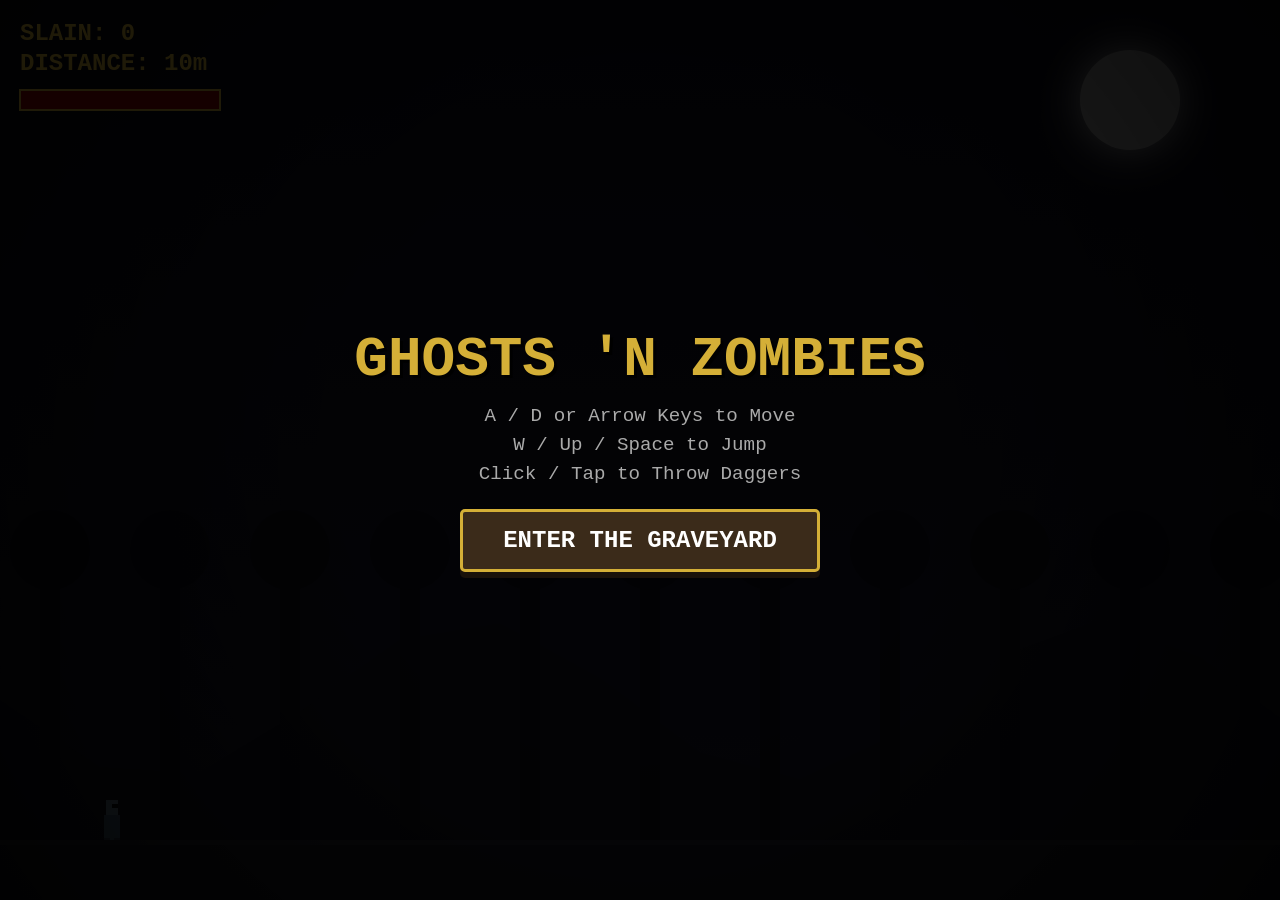
==== commit b1ebaa72: "Add files via upload" ====
--- a/index.html
+++ b/index.html
@@ -3,43 +3,40 @@
 <head>
     <meta charset="UTF-8">
     <meta name="viewport" content="width=device-width, initial-scale=1.0, user-scalable=no">
-    <title>🧟 Slice of the Dead</title>
+    <title>🗡️ Ghosts 'n Zombies</title>
     <style>
         * { margin: 0; padding: 0; box-sizing: border-box; user-select: none; }
-        body {
-            background: #111; overflow: hidden;
-            font-family: 'Segoe UI', Tahoma, Geneva, Verdana, sans-serif;
-        }
-        canvas { display: block; width: 100vw; height: 100vh; cursor: crosshair; touch-action: none; }
+        body { background: #050508; overflow: hidden; font-family: 'Courier New', Courier, monospace; }
+        canvas { display: block; width: 100vw; height: 100vh; touch-action: none; }
         .overlay {
             position: absolute; top: 0; left: 0; right: 0; bottom: 0;
             display: flex; flex-direction: column; align-items: center; justify-content: center;
-            background: rgba(0,0,0,0.7); color: white; text-align: center;
+            background: rgba(0,0,0,0.85); color: white; text-align: center; z-index: 10;
         }
         .hidden { display: none !important; }
-        h1 { font-size: 3rem; color: #ff4d4d; text-shadow: 2px 2px 0 #000; margin-bottom: 10px; }
-        p { font-size: 1.2rem; margin-bottom: 20px; color: #ccc; }
+        h1 { font-size: 3.5rem; color: #d4af37; text-shadow: 3px 3px 0 #000; margin-bottom: 10px; }
+        p { font-size: 1.2rem; margin-bottom: 20px; color: #aaa; line-height: 1.5; }
         .btn {
-            pointer-events: auto; background: #2a4730; border: 3px solid #7fa86b;
-            color: #e9f5d9; font-size: 1.5rem; font-weight: bold; padding: 15px 40px;
-            border-radius: 50px; cursor: pointer; text-transform: uppercase;
-            box-shadow: 0 6px 0 #0e1a0f; transition: transform 0.1s;
-        }
-        .btn:active { transform: translateY(4px); box-shadow: 0 2px 0 #0e1a0f; }
+            pointer-events: auto; background: #3b2b1a; border: 3px solid #d4af37;
+            color: #fff; font-size: 1.5rem; font-weight: bold; padding: 15px 40px;
+            border-radius: 5px; cursor: pointer; text-transform: uppercase;
+            box-shadow: 0 6px 0 #1a120a; transition: transform 0.1s; font-family: inherit;
+        }
+        .btn:active { transform: translateY(4px); box-shadow: 0 2px 0 #1a120a; }
     </style>
 </head>
 <body>
     <canvas id="gameCanvas"></canvas>
 
     <div id="startScreen" class="overlay">
-        <h1>SLICE OF THE DEAD</h1>
-        <p>WASD / Arrows to Move<br>Click / Swipe to Slash</p>
-        <button id="startBtn" class="btn">START SURVIVING</button>
+        <h1>GHOSTS 'N ZOMBIES</h1>
+        <p>A / D or Arrow Keys to Move<br>W / Up / Space to Jump<br>Click / Tap to Throw Daggers</p>
+        <button id="startBtn" class="btn">ENTER THE GRAVEYARD</button>
     </div>
 
     <div id="gameOverScreen" class="overlay hidden">
         <h1>YOU DIED</h1>
-        <p>Zombies Killed: <span id="finalScore">0</span></p>
+        <p>Zombies Slain: <span id="finalScore">0</span></p>
         <button id="retryBtn" class="btn">TRY AGAIN</button>
     </div>
 
@@ -64,51 +61,60 @@
     // Game State
     let gameActive = false;
     let score = 0;
-    
+    let cameraX = 0;
+    let spawnTimer = 0;
+    let screenShake = 0;
+
+    // World Data
+    const GRAVITY = 0.6;
+    const GROUND_Y = height - 60;
+    let platforms = [];
+    let zombies = [];
+    let projectiles = [];
+    let particles = [];
+
     // The Player
     const player = {
-        x: width / 2, y: height / 2,
-        radius: 16,
-        speed: 4.5,
+        x: 100, y: GROUND_Y - 40,
+        vx: 0, vy: 0,
+        width: 24, height: 40,
+        speed: 5.5,
+        jumpPower: -13,
+        isGrounded: true,
+        facing: 1, // 1 = right, -1 = left
+        attackCooldown: 0,
         hp: 100,
-        attackCooldown: 0,
-        attackRadius: 75,
-        facing: { x: 0, y: 1 } // looking down by default
+        hitFlash: 0
     };
 
-    // Arrays
-    let zombies = [];
-    let particles = [];
-    let bloodSplatters = []; // stays on the ground
-    let trail = []; // Slice trail
-
     // Inputs
-    const keys = { w: false, a: false, s: false, d: false, up: false, down: false, left: false, right: false };
-    let mouse = { x: 0, y: 0, isDown: false };
-
-    // Touch / Joystick
-    let touchStart = null;
-    let joystick = { active: false, dx: 0, dy: 0, originX: 0, originY: 0 };
-
-    // Config
-    const ZOMBIE_SPEED = 1.2;
-    const SPAWN_RATE = 90; // frames
-    let spawnTimer = 0;
+    const keys = { a: false, d: false, w: false, up: false, left: false, right: false };
+    let attackInput = false;
 
     // --- CORE FUNCTIONS ---
 
     function resetGame() {
         gameActive = true;
         score = 0;
-        player.x = width / 2;
-        player.y = height / 2;
+        cameraX = 0;
+        player.x = 100;
+        player.y = GROUND_Y - 40;
+        player.vx = 0; player.vy = 0;
         player.hp = 100;
-        player.attackCooldown = 0;
+        player.hitFlash = 0;
+        
         zombies = [];
+        projectiles = [];
         particles = [];
-        bloodSplatters = [];
-        trail = [];
-        spawnTimer = 0;
+        
+        // Generate some floating platforms
+        platforms = [
+            { x: 300, y: GROUND_Y - 120, w: 150, h: 20 },
+            { x: 600, y: GROUND_Y - 200, w: 200, h: 20 },
+            { x: 950, y: GROUND_Y - 100, w: 150, h: 20 },
+            { x: 1300, y: GROUND_Y - 180, w: 200, h: 20 },
+            { x: 1700, y: GROUND_Y - 120, w: 150, h: 20 }
+        ];
         
         startScreen.classList.add('hidden');
         gameOverScreen.classList.add('hidden');
@@ -120,317 +126,406 @@
         gameOverScreen.classList.remove('hidden');
     }
 
-    // --- ZOMBIES ---
+    // --- SPAWNING ---
 
     function spawnZombie() {
-        // Spawn on a random edge
-        let x, y;
-        if (Math.random() < 0.5) {
-            x = Math.random() < 0.5 ? -30 : width + 30;
-            y = Math.random() * height;
+        // Spawn ahead of the player, just off-screen right
+        let spawnX = player.x + width + 100;
+        // 30% chance to spawn on a random platform
+        let spawnY = GROUND_Y - 40;
+        if (Math.random() < 0.3 && platforms.length > 0) {
+            const p = platforms[Math.floor(Math.random() * platforms.length)];
+            spawnX = p.x + p.w / 2;
+            spawnY = p.y - 35;
+        }
+
+        zombies.push({
+            x: spawnX, y: spawnY,
+            vx: -1.5 - Math.random(), vy: 0,
+            width: 26, height: 38,
+            isGrounded: false,
+            hp: 1,
+            hitFlash: 0
+        });
+    }
+
+    // --- ATTACK ---
+
+    function throwDagger() {
+        if (player.attackCooldown > 0 || !gameActive) return;
+        player.attackCooldown = 15; // frames
+        
+        projectiles.push({
+            x: player.x + (player.facing === 1 ? player.width : 0),
+            y: player.y + 15,
+            vx: player.facing * 12,
+            width: 15, height: 4,
+            life: 100
+        });
+    }
+
+    // --- UPDATE LOOP ---
+
+    function update() {
+        if (!gameActive) return;
+
+        // Screen Shake decay
+        if (screenShake > 0) screenShake -= 1;
+
+        // 1. Player Horizontal Movement
+        let moveX = 0;
+        if (keys.a || keys.left) moveX -= 1;
+        if (keys.d || keys.right) moveX += 1;
+        
+        if (moveX !== 0) {
+            player.vx = moveX * player.speed;
+            player.facing = moveX; // Face direction of movement
         } else {
-            x = Math.random() * width;
-            y = Math.random() < 0.5 ? -30 : height + 30;
-        }
-
-        zombies.push({
-            x, y,
-            radius: 14 + Math.random() * 6,
-            speed: ZOMBIE_SPEED + Math.random() * 0.5,
-            hue: 80 + Math.random() * 40,
-            angle: 0,
-            hitFlash: 0
-        });
-    }
-
-    function killZombie(index) {
-        const z = zombies[index];
-        score++;
-        
-        // Add blood splatter to the ground
-        bloodSplatters.push({
-            x: z.x, y: z.y,
-            radius: z.radius * (1.2 + Math.random()),
-            alpha: 0.8,
-            hue: z.hue
-        });
-
-        // Add flying particles
-        for (let i = 0; i < 15; i++) {
-            const a = Math.random() * Math.PI * 2;
-            const spd = 2 + Math.random() * 6;
-            particles.push({
-                x: z.x, y: z.y,
-                vx: Math.cos(a) * spd, vy: Math.sin(a) * spd,
-                radius: 2 + Math.random() * 4,
-                life: 1.0,
-                color: `hsl(${z.hue}, 70%, 40%)`
-            });
-        }
-        zombies.splice(index, 1);
-    }
-
-    // --- ATTACK ---
-
-    function attack() {
-        if (player.attackCooldown > 0 || !gameActive) return;
-        player.attackCooldown = 20; // ~0.3 seconds at 60fps
-
-        // Calculate attack area (a cone in front of player based on mouse/touch)
-        let attackAngle = Math.atan2(mouse.y - player.y, mouse.x - player.x);
-        let attackArc = Math.PI / 1.5; // 120 degree swing
-        let hitSomething = false;
-
-        // Check collisions with zombies
+            player.vx = 0;
+        }
+
+        // 2. Jumping
+        if ((keys.w || keys.up) && player.isGrounded) {
+            player.vy = player.jumpPower;
+            player.isGrounded = false;
+        }
+
+        // 3. Apply Gravity
+        player.vy += GRAVITY;
+        player.x += player.vx;
+        player.y += player.vy;
+
+        // 4. Attack Cooldown
+        if (player.attackCooldown > 0) player.attackCooldown--;
+        if (player.hitFlash > 0) player.hitFlash--;
+        if (attackInput) throwDagger();
+
+        // 5. Camera Follow
+        let targetCamX = player.x - width / 3;
+        if (targetCamX < 0) targetCamX = 0;
+        cameraX += (targetCamX - cameraX) * 0.1;
+
+        // 6. Collision (Player vs Platforms & Ground)
+        player.isGrounded = false;
+        
+        // Ground collision
+        if (player.y + player.height >= GROUND_Y) {
+            player.y = GROUND_Y - player.height;
+            player.vy = 0;
+            player.isGrounded = true;
+        }
+
+        // Platform collision
+        platforms.forEach(p => {
+            if (player.vy >= 0 && // Falling
+                player.x + player.width > p.x && player.x < p.x + p.w &&
+                player.y + player.height > p.y && player.y + player.height < p.y + p.h + player.vy) {
+                
+                player.y = p.y - player.height;
+                player.vy = 0;
+                player.isGrounded = true;
+            }
+        });
+
+        // 7. Update Projectiles
+        for (let i = projectiles.length - 1; i >= 0; i--) {
+            const pr = projectiles[i];
+            pr.x += pr.vx;
+            pr.life--;
+
+            // Remove if off-screen or dead
+            if (pr.life <= 0 || pr.x < cameraX - 100 || pr.x > cameraX + width + 100) {
+                projectiles.splice(i, 1);
+                continue;
+            }
+
+            // Hit zombie
+            for (let j = zombies.length - 1; j >= 0; j--) {
+                const z = zombies[j];
+                if (pr.x + pr.width > z.x && pr.x < z.x + z.width &&
+                    pr.y + pr.height > z.y && pr.y < z.y + z.height) {
+                    
+                    // Zombie dies
+                    score++;
+                    screenShake = 10;
+                    
+                    // Blood particles
+                    for (let k = 0; k < 12; k++) {
+                        particles.push({
+                            x: z.x + z.width/2, y: z.y + z.height/2,
+                            vx: (Math.random() - 0.5) * 10, vy: (Math.random() - 0.5) * 10,
+                            life: 1.0, color: `hsl(${80 + Math.random()*40}, 70%, 40%)`
+                        });
+                    }
+                    
+                    zombies.splice(j, 1);
+                    projectiles.splice(i, 1);
+                    break;
+                }
+            }
+        }
+
+        // 8. Update Zombies
         for (let i = zombies.length - 1; i >= 0; i--) {
             const z = zombies[i];
-            const dist = Math.hypot(z.x - player.x, z.y - player.y);
             
-            if (dist < player.attackRadius + z.radius) {
-                // Check angle
-                let angleToZ = Math.atan2(z.y - player.y, z.x - player.x);
-                let angleDiff = Math.abs(attackAngle - angleToZ);
-                // Normalize angle difference
-                if (angleDiff > Math.PI) angleDiff = Math.PI * 2 - angleDiff;
-
-                if (angleDiff < attackArc / 2) {
-                    killZombie(i);
-                    hitSomething = true;
+            // Simple AI: Walk left towards player
+            z.vx = (player.x < z.x) ? -1.5 : 1.5;
+            z.vy += GRAVITY;
+            z.x += z.vx;
+            z.y += z.vy;
+
+            // Collision with ground
+            z.isGrounded = false;
+            if (z.y + z.height >= GROUND_Y) {
+                z.y = GROUND_Y - z.height;
+                z.vy = 0;
+                z.isGrounded = true;
+            }
+
+            // Collision with platforms
+            platforms.forEach(p => {
+                if (z.vy >= 0 &&
+                    z.x + z.width > p.x && z.x < p.x + p.w &&
+                    z.y + z.height > p.y && z.y + z.height < p.y + p.h + z.vy) {
+                    z.y = p.y - z.height;
+                    z.vy = 0;
+                    z.isGrounded = true;
                 }
-            }
-        }
-
-        // Add visual slash effect to particles
-        for(let i=0; i<10; i++) {
-            let spread = (Math.random() - 0.5) * attackArc;
-            let dist = player.attackRadius * (0.5 + Math.random() * 0.5);
-            particles.push({
-                x: player.x + Math.cos(attackAngle + spread) * dist,
-                y: player.y + Math.sin(attackAngle + spread) * dist,
-                vx: Math.cos(attackAngle) * 2,
-                vy: Math.sin(attackAngle) * 2,
-                radius: 3, life: 0.5,
-                color: '#fff'
             });
-        }
-    }
-
-    // --- UPDATE LOOP ---
-
-    function update() {
-        if (!gameActive) return;
-
-        // 1. Player Movement (Keyboard)
-        let moveX = 0, moveY = 0;
-        if (keys.w || keys.up) moveY -= 1;
-        if (keys.s || keys.down) moveY += 1;
-        if (keys.a || keys.left) moveX -= 1;
-        if (keys.d || keys.right) moveX += 1;
-
-        // Player Movement (Joystick)
-        if (joystick.active) {
-            moveX += joystick.dx;
-            moveY += joystick.dy;
-        }
-
-        // Normalize diagonal movement
-        const len = Math.hypot(moveX, moveY);
-        if (len > 0) {
-            moveX /= len;
-            moveY /= len;
-            player.x += moveX * player.speed;
-            player.y += moveY * player.speed;
-        }
-
-        // Keep player in bounds
-        player.x = Math.max(player.radius, Math.min(width - player.radius, player.x));
-        player.y = Math.max(player.radius, Math.min(height - player.radius, player.y));
-
-        // Update facing direction based on mouse
-        if (!joystick.active) {
-            player.facing.x = mouse.x - player.x;
-            player.facing.y = mouse.y - player.y;
-        } else {
-            player.facing.x = joystick.dx;
-            player.facing.y = joystick.dy;
-        }
-
-        // 2. Attack Cooldowns
-        if (player.attackCooldown > 0) player.attackCooldown--;
-        if (mouse.isDown) attack(); // Hold to auto-swing
-
-        // 3. Spawning
+
+            if (z.hitFlash > 0) z.hitFlash--;
+
+            // Hit player
+            if (player.x + player.width > z.x && player.x < z.x + z.width &&
+                player.y + player.height > z.y && player.y < z.y + z.height) {
+                
+                player.hp -= 1; // Damage
+                player.hitFlash = 10;
+                screenShake = 15;
+                
+                // Knockback player
+                player.vx = (player.x < z.x) ? -8 : 8;
+                player.vy = -5;
+                
+                // Knockback zombie
+                z.x += (z.x < player.x) ? -10 : 10;
+
+                if (player.hp <= 0) {
+                    gameOver();
+                    return;
+                }
+            }
+
+            // Remove zombies that fall off or go too far behind
+            if (z.y > height + 200 || z.x < cameraX - 300) {
+                zombies.splice(i, 1);
+            }
+        }
+
+        // 9. Spawning
         spawnTimer--;
         if (spawnTimer <= 0) {
             spawnZombie();
-            // Spawn faster as score goes up
-            spawnTimer = Math.max(20, SPAWN_RATE - Math.floor(score / 5) * 5);
-        }
-
-        // 4. Zombie Logic
-        for (let i = zombies.length - 1; i >= 0; i--) {
-            const z = zombies[i];
-            
-            // Move towards player
-            const dx = player.x - z.x;
-            const dy = player.y - z.y;
-            const dist = Math.hypot(dx, dy);
-            
-            if (dist > 0) {
-                z.x += (dx / dist) * z.speed;
-                z.y += (dy / dist) * z.speed;
-                z.angle = Math.atan2(dy, dx);
-            }
-
-            if (z.hitFlash > 0) z.hitFlash--;
-
-            // Hit player
-            if (dist < player.radius + z.radius) {
-                player.hp -= 0.5; // Damage per frame while touching
-                z.x -= (dx / dist) * 2; // Push zombie back slightly
-                z.y -= (dy / dist) * 2;
-                
-                if (player.hp <= 0) {
-                    player.hp = 0;
-                    gameOver();
-                    return;
-                }
-            }
-        }
-
-        // 5. Particles
+            spawnTimer = Math.max(30, 100 - Math.floor(score / 3) * 5);
+        }
+
+        // 10. Particles
         for (let i = particles.length - 1; i >= 0; i--) {
             const p = particles[i];
             p.x += p.vx; p.y += p.vy;
-            p.vx *= 0.9; p.vy *= 0.9;
-            p.life -= 0.05;
+            p.vy += GRAVITY * 0.5;
+            p.life -= 0.02;
             if (p.life <= 0) particles.splice(i, 1);
         }
-
-        // 6. Fade Blood Splatters
-        for (let i = bloodSplatters.length - 1; i >= 0; i--) {
-            bloodSplatters[i].alpha -= 0.002;
-            if (bloodSplatters[i].alpha <= 0) bloodSplatters.splice(i, 1);
-        }
     }
 
     // --- DRAWING ---
 
     function draw() {
-        // Clear background
-        ctx.fillStyle = '#1e221c';
+        // Screen Shake translation
+        ctx.save();
+        if (screenShake > 0) {
+            ctx.translate((Math.random() - 0.5) * screenShake, (Math.random() - 0.5) * screenShake);
+        }
+
+        // Clear background (Night Sky)
+        const skyGrad = ctx.createLinearGradient(0, 0, 0, height);
+        skyGrad.addColorStop(0, '#0a0a1a');
+        skyGrad.addColorStop(1, '#1a1a2e');
+        ctx.fillStyle = skyGrad;
         ctx.fillRect(0, 0, width, height);
 
-        // Draw grid floor
-        ctx.strokeStyle = '#2a3326';
-        ctx.lineWidth = 1;
-        for (let i = 0; i < width; i += 60) {
-            ctx.beginPath(); ctx.moveTo(i, 0); ctx.lineTo(i, height); ctx.stroke();
-        }
-        for (let i = 0; i < height; i += 60) {
-            ctx.beginPath(); ctx.moveTo(0, i); ctx.lineTo(width, i); ctx.stroke();
-        }
-
-        // Draw Blood Splatters (on ground)
-        bloodSplatters.forEach(b => {
-            ctx.fillStyle = `hsla(${b.hue}, 70%, 30%, ${b.alpha})`;
-            ctx.beginPath();
-            ctx.arc(b.x, b.y, b.radius, 0, Math.PI * 2);
-            ctx.fill();
-        });
+        // Moon
+        ctx.fillStyle = '#d4d4d4';
+        ctx.shadowColor = '#fff'; ctx.shadowBlur = 40;
+        ctx.beginPath(); ctx.arc(width - 150, 100, 50, 0, Math.PI*2); ctx.fill();
+        ctx.shadowBlur = 0;
+
+        // Parallax Mountains (Background)
+        ctx.fillStyle = '#141424';
+        ctx.beginPath();
+        ctx.moveTo(0, height);
+        for (let i = 0; i < width + 200; i += 100) {
+            let mx = i - (cameraX * 0.2) % 200;
+            let my = height - 200 + Math.sin(i * 0.01) * 80;
+            ctx.lineTo(mx, my);
+        }
+        ctx.lineTo(width, height);
+        ctx.fill();
+
+        // Parallax Trees (Midground)
+        ctx.fillStyle = '#0d0d18';
+        for (let i = -200; i < width + 200; i += 120) {
+            let tx = i - (cameraX * 0.5) % 120;
+            ctx.fillRect(tx, height - 350, 20, 350);
+            ctx.beginPath(); ctx.arc(tx + 10, height - 350, 40, 0, Math.PI*2); ctx.fill();
+        }
+
+        // World Translation (Camera)
+        ctx.save();
+        ctx.translate(-cameraX, 0);
+
+        // Draw Platforms
+        platforms.forEach(p => {
+            ctx.fillStyle = '#2a2a35';
+            ctx.fillRect(p.x, p.y, p.w, p.h);
+            // Top highlight
+            ctx.fillStyle = '#3a3a4a';
+            ctx.fillRect(p.x, p.y, p.w, 4);
+        });
+
+        // Draw Ground
+        ctx.fillStyle = '#1a1a25';
+        ctx.fillRect(cameraX, GROUND_Y, width, height - GROUND_Y);
+        ctx.fillStyle = '#2a2a35';
+        ctx.fillRect(cameraX, GROUND_Y, width, 5); // Grass/Top edge
 
         // Draw Particles
         particles.forEach(p => {
             ctx.fillStyle = p.color;
             ctx.globalAlpha = p.life;
-            ctx.beginPath(); ctx.arc(p.x, p.y, p.radius, 0, Math.PI * 2); ctx.fill();
+            ctx.beginPath(); ctx.arc(p.x, p.y, 4, 0, Math.PI*2); ctx.fill();
         });
         ctx.globalAlpha = 1;
+
+        // Draw Projectiles (Daggers)
+        projectiles.forEach(pr => {
+            ctx.fillStyle = '#d4af37';
+            ctx.shadowColor = '#d4af37'; ctx.shadowBlur = 10;
+            ctx.fillRect(pr.x, pr.y, pr.width, pr.height);
+            // Dagger handle
+            ctx.fillStyle = '#8b4513';
+            ctx.fillRect(pr.x + (pr.vx > 0 ? -5 : pr.width), pr.y - 2, 5, 8);
+            ctx.shadowBlur = 0;
+        });
 
         // Draw Zombies
         zombies.forEach(z => {
             ctx.save();
             ctx.translate(z.x, z.y);
-            ctx.rotate(z.angle);
             
+            // Walking animation (bobbing)
+            let bob = Math.sin(Date.now() * 0.01) * 2;
+            if (!z.isGrounded) bob = 0;
+
             // Zombie Body
-            ctx.fillStyle = `hsl(${z.hue}, 60%, 40%)`;
-            ctx.beginPath(); ctx.arc(0, 0, z.radius, 0, Math.PI * 2); ctx.fill();
+            ctx.fillStyle = '#4a7a3a';
+            ctx.fillRect(4, 10 + bob, 18, 28);
             
-            // Zombie Eyes (Red glowing)
+            // Zombie Head
+            ctx.fillStyle = '#5a8a4a';
+            ctx.beginPath(); ctx.arc(13, 10 + bob, 10, 0, Math.PI*2); ctx.fill();
+            
+            // Red Eyes
             ctx.fillStyle = '#ff3333';
-            ctx.shadowColor = '#ff0000'; ctx.shadowBlur = 8;
-            ctx.beginPath(); ctx.arc(z.radius*0.4, -z.radius*0.3, 2.5, 0, Math.PI*2); ctx.fill();
-            ctx.beginPath(); ctx.arc(z.radius*0.4, z.radius*0.3, 2.5, 0, Math.PI*2); ctx.fill();
+            ctx.fillRect(10, 6 + bob, 3, 3);
+            ctx.fillRect(16, 6 + bob, 3, 3);
+
+            // Arms reaching out
+            ctx.fillStyle = '#4a7a3a';
+            if (z.vx < 0) {
+                ctx.fillRect(-6, 15 + bob, 12, 6); // Left arm
+            } else {
+                ctx.fillRect(20, 15 + bob, 12, 6); // Right arm
+            }
             
             ctx.restore();
         });
 
-        // Draw Player
+        // Draw Player (Knight)
         ctx.save();
         ctx.translate(player.x, player.y);
         
-        // Player direction indicator (where they are looking)
-        ctx.rotate(Math.atan2(player.facing.y, player.facing.x));
-        
-        // Body
-        ctx.fillStyle = '#4a90e2';
-        ctx.shadowColor = '#4a90e2'; ctx.shadowBlur = 10;
-        ctx.beginPath(); ctx.arc(0, 0, player.radius, 0, Math.PI * 2); ctx.fill();
-        
-        // Weapon (Cleaver)
-        ctx.fillStyle = '#ccc';
-        ctx.fillRect(player.radius - 5, -4, 20, 8);
-        
-        ctx.restore();
-
-        // Draw Attack Slash Effect
-        if (player.attackCooldown > 10) {
-            ctx.save();
-            ctx.translate(player.x, player.y);
-            let atkAngle = Math.atan2(player.facing.y, player.facing.x);
-            ctx.rotate(atkAngle);
-            
+        // Flash white if hit
+        if (player.hitFlash > 0) {
+            ctx.globalAlpha = Math.sin(Date.now() * 0.05) * 0.5 + 0.5;
+        }
+
+        // Body (Armor)
+        ctx.fillStyle = '#5c7c9e'; // Steel blue
+        ctx.fillRect(4, 15, 16, 25);
+        
+        // Head (Helmet)
+        ctx.fillStyle = '#8ca8c4';
+        ctx.fillRect(6, 0, 12, 15);
+        // Visor
+        ctx.fillStyle = '#111';
+        ctx.fillRect(player.facing === 1 ? 12 : 6, 4, 6, 4);
+
+        // Legs
+        ctx.fillStyle = '#3b5066';
+        let legOffset = player.isGrounded && player.vx !== 0 ? Math.sin(Date.now() * 0.02) * 6 : 0;
+        ctx.fillRect(4, 38, 6, 2 + legOffset);
+        ctx.fillRect(14, 38, 6, 2 - legOffset);
+
+        // Sword (If attacking)
+        if (player.attackCooldown > 5) {
+            ctx.fillStyle = '#fff';
+            ctx.shadowColor = '#fff'; ctx.shadowBlur = 15;
             ctx.beginPath();
-            ctx.arc(0, 0, player.attackRadius, -Math.PI/3, Math.PI/3);
-            ctx.strokeStyle = 'rgba(255, 255, 255, 0.8)';
-            ctx.lineWidth = 8;
-            ctx.lineCap = 'round';
-            ctx.stroke();
-            
-            ctx.restore();
-        }
-
-        // Draw Touch Joystick
-        if (joystick.active) {
-            ctx.beginPath();
-            ctx.arc(joystick.originX, joystick.originY, 40, 0, Math.PI*2);
-            ctx.fillStyle = 'rgba(255,255,255,0.1)';
+            ctx.moveTo(player.facing === 1 ? 20 : -10, 20);
+            ctx.lineTo(player.facing === 1 ? 50 : -40, 10);
+            ctx.lineTo(player.facing === 1 ? 50 : -40, 16);
+            ctx.lineTo(player.facing === 1 ? 20 : -10, 26);
             ctx.fill();
-            ctx.strokeStyle = 'rgba(255,255,255,0.3)';
-            ctx.lineWidth = 2;
-            ctx.stroke();
-
-            ctx.beginPath();
-            ctx.arc(joystick.originX + joystick.dx * 40, joystick.originY + joystick.dy * 40, 20, 0, Math.PI*2);
-            ctx.fillStyle = 'rgba(255,255,255,0.4)';
-            ctx.fill();
-        }
-
-        // --- HUD ---
-        ctx.fillStyle = '#fff';
-        ctx.font = 'bold 24px Arial';
+            ctx.shadowBlur = 0;
+        }
+
+        ctx.restore(); // End Player drawing
+
+        ctx.restore(); // End World Translation
+
+        // --- HUD (Fixed to screen) ---
+        // Vignette effect
+        const vignette = ctx.createRadialGradient(width/2, height/2, height/3, width/2, height/2, height);
+        vignette.addColorStop(0, 'rgba(0,0,0,0)');
+        vignette.addColorStop(1, 'rgba(0,0,0,0.8)');
+        ctx.fillStyle = vignette;
+        ctx.fillRect(0, 0, width, height);
+
+        // UI Text
+        ctx.fillStyle = '#d4af37';
+        ctx.font = 'bold 24px "Courier New", monospace';
         ctx.textAlign = 'left';
-        ctx.fillText(`KILLS: ${score}`, 20, 40);
+        ctx.fillText(`SLAIN: ${score}`, 20, 40);
+        ctx.fillText(`DISTANCE: ${Math.floor(player.x / 10)}m`, 20, 70);
 
         // Health Bar
         ctx.fillStyle = '#333';
-        ctx.fillRect(20, 60, 200, 20);
-        ctx.fillStyle = '#e74c3c';
-        ctx.fillRect(20, 60, Math.max(0, (player.hp / 100) * 200), 20);
-        ctx.strokeStyle = '#fff';
+        ctx.fillRect(20, 90, 200, 20);
+        ctx.fillStyle = '#8b0000'; // Dark red
+        ctx.fillRect(20, 90, Math.max(0, (player.hp / 100) * 200), 20);
+        ctx.strokeStyle = '#d4af37';
         ctx.lineWidth = 2;
-        ctx.strokeRect(20, 60, 200, 20);
+        ctx.strokeRect(20, 90, 200, 20);
+
+        if (player.hitFlash > 0) {
+            ctx.fillStyle = 'rgba(255, 0, 0, 0.2)';
+            ctx.fillRect(0, 0, width, height);
+        }
+
+        ctx.restore(); // End Screen Shake
     }
 
     function gameLoop() {
@@ -441,72 +536,31 @@
 
     // --- INPUT HANDLING ---
 
-    // Keyboard
     window.addEventListener('keydown', e => {
-        if (e.key === 'w' || e.key === 'ArrowUp') keys.w = keys.up = true;
-        if (e.key === 's' || e.key === 'ArrowDown') keys.s = keys.down = true;
+        if (e.key === 'w' || e.key === 'ArrowUp' || e.key === ' ') keys.w = keys.up = true;
         if (e.key === 'a' || e.key === 'ArrowLeft') keys.a = keys.left = true;
         if (e.key === 'd' || e.key === 'ArrowRight') keys.d = keys.right = true;
-        if (e.key === ' ') attack();
     });
     window.addEventListener('keyup', e => {
-        if (e.key === 'w' || e.key === 'ArrowUp') keys.w = keys.up = false;
-        if (e.key === 's' || e.key === 'ArrowDown') keys.s = keys.down = false;
+        if (e.key === 'w' || e.key === 'ArrowUp' || e.key === ' ') keys.w = keys.up = false;
         if (e.key === 'a' || e.key === 'ArrowLeft') keys.a = keys.left = false;
         if (e.key === 'd' || e.key === 'ArrowRight') keys.d = keys.right = false;
     });
 
-    // Mouse
-    canvas.addEventListener('mousemove', e => {
-        mouse.x = e.clientX;
-        mouse.y = e.clientY;
+    // Mouse/Touch to attack
+    canvas.addEventListener('mousedown', e => {
+        e.preventDefault();
+        attackInput = true;
+        throwDagger();
     });
-    canvas.addEventListener('mousedown', e => {
-        mouse.isDown = true;
-        mouse.x = e.clientX;
-        mouse.y = e.clientY;
-        attack();
-    });
-    window.addEventListener('mouseup', () => mouse.isDown = false);
-
-    // Touch (Joystick + Swipe)
+    window.addEventListener('mouseup', () => attackInput = false);
+    
     canvas.addEventListener('touchstart', e => {
         e.preventDefault();
-        const t = e.changedTouches[0];
-        
-        // If touching left side of screen, start joystick
-        if (t.clientX < width / 2 && !joystick.active) {
-            joystick.active = true;
-            joystick.originX = t.clientX;
-            joystick.originY = t.clientY;
-            joystick.dx = 0; joystick.dy = 0;
-        } else {
-            // Right side: Attack
-            mouse.x = t.clientX;
-            mouse.y = t.clientY;
-            attack();
-        }
+        attackInput = true;
+        throwDagger();
     }, { passive: false });
-
-    canvas.addEventListener('touchmove', e => {
-        e.preventDefault();
-        const t = e.changedTouches[0];
-        if (joystick.active) {
-            let dx = t.clientX - joystick.originX;
-            let dy = t.clientY - joystick.originY;
-            let dist = Math.hypot(dx, dy);
-            if (dist > 50) dist = 50; // clamp joystick
-            
-            joystick.dx = dx / 50;
-            joystick.dy = dy / 50;
-        }
-    }, { passive: false });
-
-    canvas.addEventListener('touchend', e => {
-        e.preventDefault();
-        joystick.active = false;
-        joystick.dx = 0; joystick.dy = 0;
-    }, { passive: false });
+    window.addEventListener('touchend', () => attackInput = false);
 
     // UI Buttons
     document.getElementById('startBtn').addEventListener('click', resetGame);
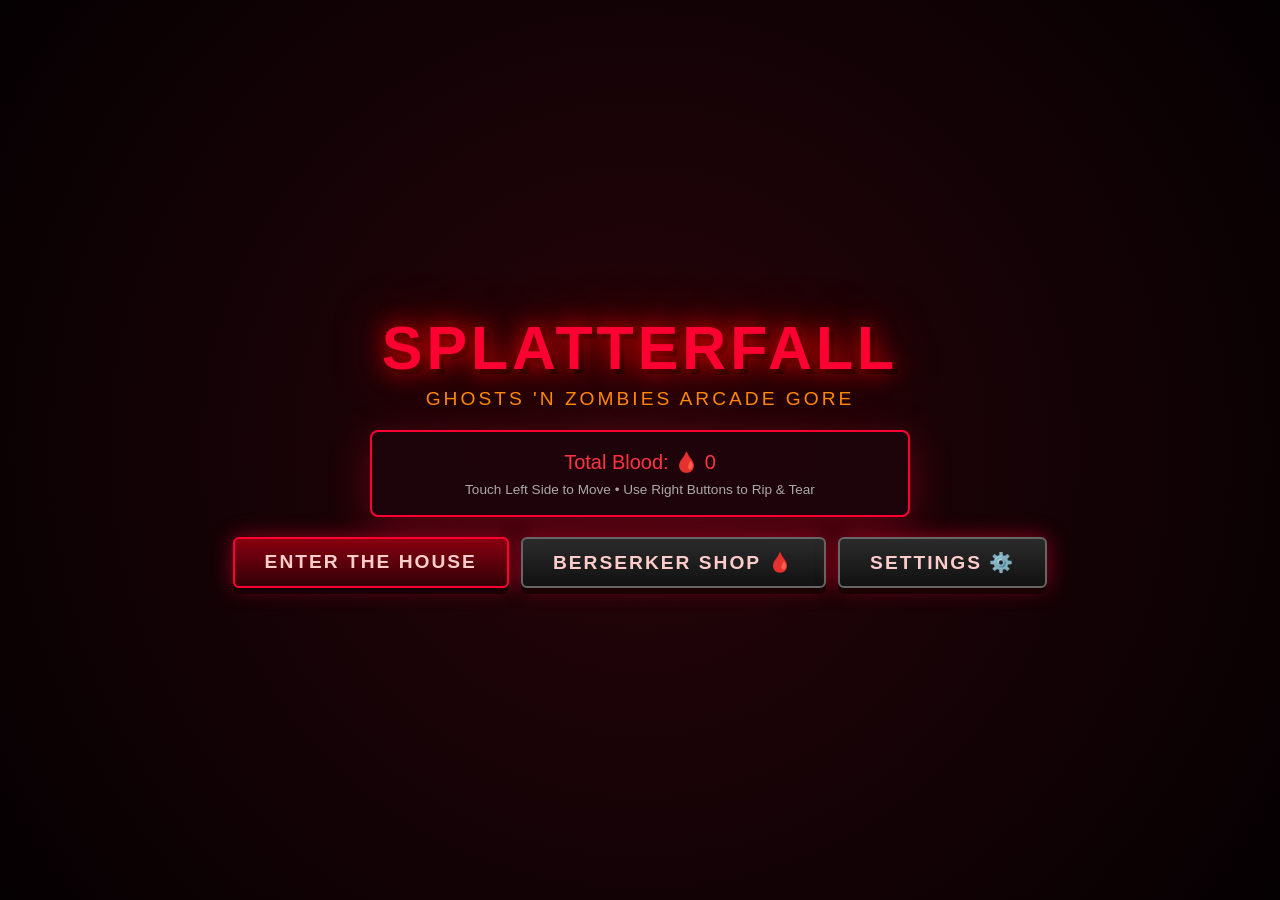
==== commit 8fd4c6dd: "Add files via upload" ====
--- a/index.html
+++ b/index.html
@@ -1,573 +1,497 @@
-<!DOCTYPE html>
-<html lang="en">
-<head>
-    <meta charset="UTF-8">
-    <meta name="viewport" content="width=device-width, initial-scale=1.0, user-scalable=no">
-    <title>🗡️ Ghosts 'n Zombies</title>
-    <style>
-        * { margin: 0; padding: 0; box-sizing: border-box; user-select: none; }
-        body { background: #050508; overflow: hidden; font-family: 'Courier New', Courier, monospace; }
-        canvas { display: block; width: 100vw; height: 100vh; touch-action: none; }
-        .overlay {
-            position: absolute; top: 0; left: 0; right: 0; bottom: 0;
-            display: flex; flex-direction: column; align-items: center; justify-content: center;
-            background: rgba(0,0,0,0.85); color: white; text-align: center; z-index: 10;
-        }
-        .hidden { display: none !important; }
-        h1 { font-size: 3.5rem; color: #d4af37; text-shadow: 3px 3px 0 #000; margin-bottom: 10px; }
-        p { font-size: 1.2rem; margin-bottom: 20px; color: #aaa; line-height: 1.5; }
-        .btn {
-            pointer-events: auto; background: #3b2b1a; border: 3px solid #d4af37;
-            color: #fff; font-size: 1.5rem; font-weight: bold; padding: 15px 40px;
-            border-radius: 5px; cursor: pointer; text-transform: uppercase;
-            box-shadow: 0 6px 0 #1a120a; transition: transform 0.1s; font-family: inherit;
-        }
-        .btn:active { transform: translateY(4px); box-shadow: 0 2px 0 #1a120a; }
-    </style>
-</head>
-<body>
-    <canvas id="gameCanvas"></canvas>
-
-    <div id="startScreen" class="overlay">
-        <h1>GHOSTS 'N ZOMBIES</h1>
-        <p>A / D or Arrow Keys to Move<br>W / Up / Space to Jump<br>Click / Tap to Throw Daggers</p>
-        <button id="startBtn" class="btn">ENTER THE GRAVEYARD</button>
-    </div>
-
-    <div id="gameOverScreen" class="overlay hidden">
-        <h1>YOU DIED</h1>
-        <p>Zombies Slain: <span id="finalScore">0</span></p>
-        <button id="retryBtn" class="btn">TRY AGAIN</button>
-    </div>
-
-<script>
-    const canvas = document.getElementById('gameCanvas');
-    const ctx = canvas.getContext('2d');
-    
-    // UI Elements
-    const startScreen = document.getElementById('startScreen');
-    const gameOverScreen = document.getElementById('gameOverScreen');
-    const finalScore = document.getElementById('finalScore');
-
-    // Resize
-    let width, height;
-    function resize() {
-        width = window.innerWidth; height = window.innerHeight;
-        canvas.width = width; canvas.height = height;
-    }
-    window.addEventListener('resize', resize);
-    resize();
-
-    // Game State
-    let gameActive = false;
-    let score = 0;
-    let cameraX = 0;
-    let spawnTimer = 0;
-    let screenShake = 0;
-
-    // World Data
-    const GRAVITY = 0.6;
-    const GROUND_Y = height - 60;
-    let platforms = [];
-    let zombies = [];
-    let projectiles = [];
-    let particles = [];
-
-    // The Player
-    const player = {
-        x: 100, y: GROUND_Y - 40,
-        vx: 0, vy: 0,
-        width: 24, height: 40,
-        speed: 5.5,
-        jumpPower: -13,
-        isGrounded: true,
-        facing: 1, // 1 = right, -1 = left
-        attackCooldown: 0,
-        hp: 100,
-        hitFlash: 0
-    };
-
-    // Inputs
-    const keys = { a: false, d: false, w: false, up: false, left: false, right: false };
-    let attackInput = false;
-
-    // --- CORE FUNCTIONS ---
-
-    function resetGame() {
-        gameActive = true;
-        score = 0;
-        cameraX = 0;
-        player.x = 100;
-        player.y = GROUND_Y - 40;
-        player.vx = 0; player.vy = 0;
-        player.hp = 100;
-        player.hitFlash = 0;
-        
-        zombies = [];
-        projectiles = [];
-        particles = [];
-        
-        // Generate some floating platforms
-        platforms = [
-            { x: 300, y: GROUND_Y - 120, w: 150, h: 20 },
-            { x: 600, y: GROUND_Y - 200, w: 200, h: 20 },
-            { x: 950, y: GROUND_Y - 100, w: 150, h: 20 },
-            { x: 1300, y: GROUND_Y - 180, w: 200, h: 20 },
-            { x: 1700, y: GROUND_Y - 120, w: 150, h: 20 }
-        ];
-        
-        startScreen.classList.add('hidden');
-        gameOverScreen.classList.add('hidden');
-    }
-
-    function gameOver() {
-        gameActive = false;
-        finalScore.innerText = score;
-        gameOverScreen.classList.remove('hidden');
-    }
-
-    // --- SPAWNING ---
-
-    function spawnZombie() {
-        // Spawn ahead of the player, just off-screen right
-        let spawnX = player.x + width + 100;
-        // 30% chance to spawn on a random platform
-        let spawnY = GROUND_Y - 40;
-        if (Math.random() < 0.3 && platforms.length > 0) {
-            const p = platforms[Math.floor(Math.random() * platforms.length)];
-            spawnX = p.x + p.w / 2;
-            spawnY = p.y - 35;
-        }
-
-        zombies.push({
-            x: spawnX, y: spawnY,
-            vx: -1.5 - Math.random(), vy: 0,
-            width: 26, height: 38,
-            isGrounded: false,
-            hp: 1,
-            hitFlash: 0
-        });
-    }
-
-    // --- ATTACK ---
-
-    function throwDagger() {
-        if (player.attackCooldown > 0 || !gameActive) return;
-        player.attackCooldown = 15; // frames
-        
-        projectiles.push({
-            x: player.x + (player.facing === 1 ? player.width : 0),
-            y: player.y + 15,
-            vx: player.facing * 12,
-            width: 15, height: 4,
-            life: 100
-        });
-    }
-
-    // --- UPDATE LOOP ---
-
-    function update() {
-        if (!gameActive) return;
-
-        // Screen Shake decay
-        if (screenShake > 0) screenShake -= 1;
-
-        // 1. Player Horizontal Movement
-        let moveX = 0;
-        if (keys.a || keys.left) moveX -= 1;
-        if (keys.d || keys.right) moveX += 1;
-        
-        if (moveX !== 0) {
-            player.vx = moveX * player.speed;
-            player.facing = moveX; // Face direction of movement
-        } else {
-            player.vx = 0;
-        }
-
-        // 2. Jumping
-        if ((keys.w || keys.up) && player.isGrounded) {
-            player.vy = player.jumpPower;
-            player.isGrounded = false;
-        }
-
-        // 3. Apply Gravity
-        player.vy += GRAVITY;
-        player.x += player.vx;
-        player.y += player.vy;
-
-        // 4. Attack Cooldown
-        if (player.attackCooldown > 0) player.attackCooldown--;
-        if (player.hitFlash > 0) player.hitFlash--;
-        if (attackInput) throwDagger();
-
-        // 5. Camera Follow
-        let targetCamX = player.x - width / 3;
-        if (targetCamX < 0) targetCamX = 0;
-        cameraX += (targetCamX - cameraX) * 0.1;
-
-        // 6. Collision (Player vs Platforms & Ground)
-        player.isGrounded = false;
-        
-        // Ground collision
-        if (player.y + player.height >= GROUND_Y) {
-            player.y = GROUND_Y - player.height;
-            player.vy = 0;
-            player.isGrounded = true;
-        }
-
-        // Platform collision
-        platforms.forEach(p => {
-            if (player.vy >= 0 && // Falling
-                player.x + player.width > p.x && player.x < p.x + p.w &&
-                player.y + player.height > p.y && player.y + player.height < p.y + p.h + player.vy) {
-                
-                player.y = p.y - player.height;
-                player.vy = 0;
-                player.isGrounded = true;
-            }
-        });
-
-        // 7. Update Projectiles
-        for (let i = projectiles.length - 1; i >= 0; i--) {
-            const pr = projectiles[i];
-            pr.x += pr.vx;
-            pr.life--;
-
-            // Remove if off-screen or dead
-            if (pr.life <= 0 || pr.x < cameraX - 100 || pr.x > cameraX + width + 100) {
-                projectiles.splice(i, 1);
-                continue;
-            }
-
-            // Hit zombie
-            for (let j = zombies.length - 1; j >= 0; j--) {
-                const z = zombies[j];
-                if (pr.x + pr.width > z.x && pr.x < z.x + z.width &&
-                    pr.y + pr.height > z.y && pr.y < z.y + z.height) {
-                    
-                    // Zombie dies
-                    score++;
-                    screenShake = 10;
-                    
-                    // Blood particles
-                    for (let k = 0; k < 12; k++) {
-                        particles.push({
-                            x: z.x + z.width/2, y: z.y + z.height/2,
-                            vx: (Math.random() - 0.5) * 10, vy: (Math.random() - 0.5) * 10,
-                            life: 1.0, color: `hsl(${80 + Math.random()*40}, 70%, 40%)`
-                        });
-                    }
-                    
-                    zombies.splice(j, 1);
-                    projectiles.splice(i, 1);
-                    break;
-                }
-            }
-        }
-
-        // 8. Update Zombies
-        for (let i = zombies.length - 1; i >= 0; i--) {
-            const z = zombies[i];
-            
-            // Simple AI: Walk left towards player
-            z.vx = (player.x < z.x) ? -1.5 : 1.5;
-            z.vy += GRAVITY;
-            z.x += z.vx;
-            z.y += z.vy;
-
-            // Collision with ground
-            z.isGrounded = false;
-            if (z.y + z.height >= GROUND_Y) {
-                z.y = GROUND_Y - z.height;
-                z.vy = 0;
-                z.isGrounded = true;
-            }
-
-            // Collision with platforms
-            platforms.forEach(p => {
-                if (z.vy >= 0 &&
-                    z.x + z.width > p.x && z.x < p.x + p.w &&
-                    z.y + z.height > p.y && z.y + z.height < p.y + p.h + z.vy) {
-                    z.y = p.y - z.height;
-                    z.vy = 0;
-                    z.isGrounded = true;
-                }
-            });
-
-            if (z.hitFlash > 0) z.hitFlash--;
-
-            // Hit player
-            if (player.x + player.width > z.x && player.x < z.x + z.width &&
-                player.y + player.height > z.y && player.y < z.y + z.height) {
-                
-                player.hp -= 1; // Damage
-                player.hitFlash = 10;
-                screenShake = 15;
-                
-                // Knockback player
-                player.vx = (player.x < z.x) ? -8 : 8;
-                player.vy = -5;
-                
-                // Knockback zombie
-                z.x += (z.x < player.x) ? -10 : 10;
-
-                if (player.hp <= 0) {
-                    gameOver();
-                    return;
-                }
-            }
-
-            // Remove zombies that fall off or go too far behind
-            if (z.y > height + 200 || z.x < cameraX - 300) {
-                zombies.splice(i, 1);
-            }
-        }
-
-        // 9. Spawning
-        spawnTimer--;
-        if (spawnTimer <= 0) {
-            spawnZombie();
-            spawnTimer = Math.max(30, 100 - Math.floor(score / 3) * 5);
-        }
-
-        // 10. Particles
-        for (let i = particles.length - 1; i >= 0; i--) {
-            const p = particles[i];
-            p.x += p.vx; p.y += p.vy;
-            p.vy += GRAVITY * 0.5;
-            p.life -= 0.02;
-            if (p.life <= 0) particles.splice(i, 1);
-        }
-    }
-
-    // --- DRAWING ---
-
-    function draw() {
-        // Screen Shake translation
-        ctx.save();
-        if (screenShake > 0) {
-            ctx.translate((Math.random() - 0.5) * screenShake, (Math.random() - 0.5) * screenShake);
-        }
-
-        // Clear background (Night Sky)
-        const skyGrad = ctx.createLinearGradient(0, 0, 0, height);
-        skyGrad.addColorStop(0, '#0a0a1a');
-        skyGrad.addColorStop(1, '#1a1a2e');
-        ctx.fillStyle = skyGrad;
-        ctx.fillRect(0, 0, width, height);
-
-        // Moon
-        ctx.fillStyle = '#d4d4d4';
-        ctx.shadowColor = '#fff'; ctx.shadowBlur = 40;
-        ctx.beginPath(); ctx.arc(width - 150, 100, 50, 0, Math.PI*2); ctx.fill();
-        ctx.shadowBlur = 0;
-
-        // Parallax Mountains (Background)
-        ctx.fillStyle = '#141424';
-        ctx.beginPath();
-        ctx.moveTo(0, height);
-        for (let i = 0; i < width + 200; i += 100) {
-            let mx = i - (cameraX * 0.2) % 200;
-            let my = height - 200 + Math.sin(i * 0.01) * 80;
-            ctx.lineTo(mx, my);
-        }
-        ctx.lineTo(width, height);
-        ctx.fill();
-
-        // Parallax Trees (Midground)
-        ctx.fillStyle = '#0d0d18';
-        for (let i = -200; i < width + 200; i += 120) {
-            let tx = i - (cameraX * 0.5) % 120;
-            ctx.fillRect(tx, height - 350, 20, 350);
-            ctx.beginPath(); ctx.arc(tx + 10, height - 350, 40, 0, Math.PI*2); ctx.fill();
-        }
-
-        // World Translation (Camera)
-        ctx.save();
-        ctx.translate(-cameraX, 0);
-
-        // Draw Platforms
-        platforms.forEach(p => {
-            ctx.fillStyle = '#2a2a35';
-            ctx.fillRect(p.x, p.y, p.w, p.h);
-            // Top highlight
-            ctx.fillStyle = '#3a3a4a';
-            ctx.fillRect(p.x, p.y, p.w, 4);
-        });
-
-        // Draw Ground
-        ctx.fillStyle = '#1a1a25';
-        ctx.fillRect(cameraX, GROUND_Y, width, height - GROUND_Y);
-        ctx.fillStyle = '#2a2a35';
-        ctx.fillRect(cameraX, GROUND_Y, width, 5); // Grass/Top edge
-
-        // Draw Particles
-        particles.forEach(p => {
-            ctx.fillStyle = p.color;
-            ctx.globalAlpha = p.life;
-            ctx.beginPath(); ctx.arc(p.x, p.y, 4, 0, Math.PI*2); ctx.fill();
-        });
-        ctx.globalAlpha = 1;
-
-        // Draw Projectiles (Daggers)
-        projectiles.forEach(pr => {
-            ctx.fillStyle = '#d4af37';
-            ctx.shadowColor = '#d4af37'; ctx.shadowBlur = 10;
-            ctx.fillRect(pr.x, pr.y, pr.width, pr.height);
-            // Dagger handle
-            ctx.fillStyle = '#8b4513';
-            ctx.fillRect(pr.x + (pr.vx > 0 ? -5 : pr.width), pr.y - 2, 5, 8);
-            ctx.shadowBlur = 0;
-        });
-
-        // Draw Zombies
-        zombies.forEach(z => {
-            ctx.save();
-            ctx.translate(z.x, z.y);
-            
-            // Walking animation (bobbing)
-            let bob = Math.sin(Date.now() * 0.01) * 2;
-            if (!z.isGrounded) bob = 0;
-
-            // Zombie Body
-            ctx.fillStyle = '#4a7a3a';
-            ctx.fillRect(4, 10 + bob, 18, 28);
-            
-            // Zombie Head
-            ctx.fillStyle = '#5a8a4a';
-            ctx.beginPath(); ctx.arc(13, 10 + bob, 10, 0, Math.PI*2); ctx.fill();
-            
-            // Red Eyes
-            ctx.fillStyle = '#ff3333';
-            ctx.fillRect(10, 6 + bob, 3, 3);
-            ctx.fillRect(16, 6 + bob, 3, 3);
-
-            // Arms reaching out
-            ctx.fillStyle = '#4a7a3a';
-            if (z.vx < 0) {
-                ctx.fillRect(-6, 15 + bob, 12, 6); // Left arm
-            } else {
-                ctx.fillRect(20, 15 + bob, 12, 6); // Right arm
-            }
-            
-            ctx.restore();
-        });
-
-        // Draw Player (Knight)
-        ctx.save();
-        ctx.translate(player.x, player.y);
-        
-        // Flash white if hit
-        if (player.hitFlash > 0) {
-            ctx.globalAlpha = Math.sin(Date.now() * 0.05) * 0.5 + 0.5;
-        }
-
-        // Body (Armor)
-        ctx.fillStyle = '#5c7c9e'; // Steel blue
-        ctx.fillRect(4, 15, 16, 25);
-        
-        // Head (Helmet)
-        ctx.fillStyle = '#8ca8c4';
-        ctx.fillRect(6, 0, 12, 15);
-        // Visor
-        ctx.fillStyle = '#111';
-        ctx.fillRect(player.facing === 1 ? 12 : 6, 4, 6, 4);
-
-        // Legs
-        ctx.fillStyle = '#3b5066';
-        let legOffset = player.isGrounded && player.vx !== 0 ? Math.sin(Date.now() * 0.02) * 6 : 0;
-        ctx.fillRect(4, 38, 6, 2 + legOffset);
-        ctx.fillRect(14, 38, 6, 2 - legOffset);
-
-        // Sword (If attacking)
-        if (player.attackCooldown > 5) {
-            ctx.fillStyle = '#fff';
-            ctx.shadowColor = '#fff'; ctx.shadowBlur = 15;
-            ctx.beginPath();
-            ctx.moveTo(player.facing === 1 ? 20 : -10, 20);
-            ctx.lineTo(player.facing === 1 ? 50 : -40, 10);
-            ctx.lineTo(player.facing === 1 ? 50 : -40, 16);
-            ctx.lineTo(player.facing === 1 ? 20 : -10, 26);
-            ctx.fill();
-            ctx.shadowBlur = 0;
-        }
-
-        ctx.restore(); // End Player drawing
-
-        ctx.restore(); // End World Translation
-
-        // --- HUD (Fixed to screen) ---
-        // Vignette effect
-        const vignette = ctx.createRadialGradient(width/2, height/2, height/3, width/2, height/2, height);
-        vignette.addColorStop(0, 'rgba(0,0,0,0)');
-        vignette.addColorStop(1, 'rgba(0,0,0,0.8)');
-        ctx.fillStyle = vignette;
-        ctx.fillRect(0, 0, width, height);
-
-        // UI Text
-        ctx.fillStyle = '#d4af37';
-        ctx.font = 'bold 24px "Courier New", monospace';
-        ctx.textAlign = 'left';
-        ctx.fillText(`SLAIN: ${score}`, 20, 40);
-        ctx.fillText(`DISTANCE: ${Math.floor(player.x / 10)}m`, 20, 70);
-
-        // Health Bar
-        ctx.fillStyle = '#333';
-        ctx.fillRect(20, 90, 200, 20);
-        ctx.fillStyle = '#8b0000'; // Dark red
-        ctx.fillRect(20, 90, Math.max(0, (player.hp / 100) * 200), 20);
-        ctx.strokeStyle = '#d4af37';
-        ctx.lineWidth = 2;
-        ctx.strokeRect(20, 90, 200, 20);
-
-        if (player.hitFlash > 0) {
-            ctx.fillStyle = 'rgba(255, 0, 0, 0.2)';
-            ctx.fillRect(0, 0, width, height);
-        }
-
-        ctx.restore(); // End Screen Shake
-    }
-
-    function gameLoop() {
-        update();
-        draw();
-        requestAnimationFrame(gameLoop);
-    }
-
-    // --- INPUT HANDLING ---
-
-    window.addEventListener('keydown', e => {
-        if (e.key === 'w' || e.key === 'ArrowUp' || e.key === ' ') keys.w = keys.up = true;
-        if (e.key === 'a' || e.key === 'ArrowLeft') keys.a = keys.left = true;
-        if (e.key === 'd' || e.key === 'ArrowRight') keys.d = keys.right = true;
-    });
-    window.addEventListener('keyup', e => {
-        if (e.key === 'w' || e.key === 'ArrowUp' || e.key === ' ') keys.w = keys.up = false;
-        if (e.key === 'a' || e.key === 'ArrowLeft') keys.a = keys.left = false;
-        if (e.key === 'd' || e.key === 'ArrowRight') keys.d = keys.right = false;
-    });
-
-    // Mouse/Touch to attack
-    canvas.addEventListener('mousedown', e => {
-        e.preventDefault();
-        attackInput = true;
-        throwDagger();
-    });
-    window.addEventListener('mouseup', () => attackInput = false);
-    
-    canvas.addEventListener('touchstart', e => {
-        e.preventDefault();
-        attackInput = true;
-        throwDagger();
-    }, { passive: false });
-    window.addEventListener('touchend', () => attackInput = false);
-
-    // UI Buttons
-    document.getElementById('startBtn').addEventListener('click', resetGame);
-    document.getElementById('retryBtn').addEventListener('click', resetGame);
-
-    // Start loop
-    gameLoop();
-</script>
-</body>
-</html>+<!DOCTYPE html>
+<html lang="en">
+<head>
+    <meta charset="UTF-8">
+    <meta name="viewport" content="width=device-width, initial-scale=1.0, user-scalable=no, maximum-scale=1.0">
+    <title>🩸 GHOSTS 'N ZOMBIES: SPLATTERFALL</title>
+    <style>
+        * { margin: 0; padding: 0; box-sizing: border-box; user-select: none; -webkit-tap-highlight-color: transparent; }
+        body { background: #050002; overflow: hidden; font-family: 'Impact', 'Arial Black', sans-serif; color: #fff; }
+        canvas { display: block; width: 100vw; height: 100vh; touch-action: none; }
+        
+        .overlay {
+            position: absolute; top: 0; left: 0; right: 0; bottom: 0;
+            display: flex; flex-direction: column; align-items: center; justify-content: center;
+            background: radial-gradient(circle at center, rgba(40, 5, 10, 0.96) 0%, rgba(5, 0, 2, 0.99) 100%);
+            z-index: 10; backdrop-filter: blur(8px); transition: opacity 0.3s ease;
+        }
+        .hidden { display: none !important; }
+        
+        h1 { 
+            font-size: 3.8rem; letter-spacing: 4px; color: #ff0033; 
+            text-shadow: 0 0 25px #ff0000, 0 0 50px #880000, 5px 5px 0 #000; 
+            margin-bottom: 5px; text-transform: uppercase; text-align: center;
+        }
+        .sub-title { font-size: 1.2rem; color: #ff8800; letter-spacing: 3px; margin-bottom: 20px; text-transform: uppercase; }
+
+        .ui-panel {
+            background: rgba(30, 5, 10, 0.92); border: 2px solid #ff0033;
+            border-radius: 8px; padding: 18px 25px; margin-bottom: 20px;
+            box-shadow: 0 10px 40px rgba(255,0,50,0.3); max-width: 540px; width: 92%; text-align: left;
+        }
+        
+        .btn-group { display: flex; gap: 12px; flex-wrap: wrap; justify-content: center; }
+        .btn {
+            background: linear-gradient(180deg, #880011 0%, #330005 100%); border: 2px solid #ff0033;
+            color: #ffcccc; font-size: 1.2rem; font-weight: bold; padding: 12px 30px; border-radius: 6px; 
+            cursor: pointer; text-transform: uppercase; letter-spacing: 2px;
+            box-shadow: 0 6px 0 #1a0002, 0 0 20px rgba(255, 0, 51, 0.5); 
+            transition: all 0.1s ease; font-family: inherit;
+        }
+        .btn:hover { background: linear-gradient(180deg, #bb0018 0%, #550009 100%); transform: translateY(-2px); }
+        .btn:active { transform: translateY(4px); box-shadow: 0 1px 0 #1a0002; }
+        .btn-secondary { background: linear-gradient(180deg, #2b2b2b 0%, #111111 100%); border-color: #666; }
+
+        .shop-card {
+            display: flex; justify-content: space-between; align-items: center;
+            background: rgba(20, 2, 5, 0.85); border: 1px solid rgba(255, 0, 51, 0.4);
+            border-radius: 6px; padding: 12px; margin-bottom: 10px;
+        }
+        .shop-info h3 { font-size: 1.05rem; color: #ff3344; }
+        .shop-info p { font-size: 0.82rem; color: #aaa; margin-top: 2px; }
+
+        #hud { position: absolute; top: 15px; left: 15px; z-index: 5; pointer-events: none; }
+        .hud-text { font-size: 1.15rem; color: #ff0033; text-shadow: 2px 2px 0 #000; margin-bottom: 3px; font-weight: bold; }
+        .hp-bar-container { width: 220px; height: 20px; background: rgba(0,0,0,0.9); border: 2px solid #ff0033; border-radius: 4px; overflow: hidden; margin-top: 4px; }
+        .hp-bar-fill { height: 100%; background: linear-gradient(90deg, #660000, #ff0000); width: 100%; transition: width 0.15s ease; }
+
+        #bossHud { position: absolute; top: 15px; left: 50%; transform: translateX(-50%); width: 65%; max-width: 480px; z-index: 5; text-align: center; pointer-events: none; }
+        #bossHpBar { height: 16px; background: rgba(0,0,0,0.9); border: 2px solid #ff0033; border-radius: 4px; overflow: hidden; margin-top: 4px; }
+        #bossHpFill { height: 100%; background: linear-gradient(90deg, #880000, #ff0000); width: 100%; }
+
+        #weaponUI { position: absolute; bottom: 20px; left: 50%; transform: translateX(-50%); display: flex; gap: 14px; z-index: 5; }
+        .weapon-slot {
+            width: 64px; height: 64px; background: rgba(20, 5, 8, 0.9); border: 2px solid #666;
+            border-radius: 8px; display: flex; align-items: center; justify-content: center;
+            font-size: 1.8rem; cursor: pointer; transition: all 0.2s; position: relative; box-shadow: 0 4px 12px rgba(0,0,0,0.8);
+        }
+        .weapon-slot.active { border-color: #ff0033; box-shadow: 0 0 20px rgba(255, 0, 51, 0.9); transform: scale(1.12); }
+        .weapon-key { position: absolute; top: 3px; left: 6px; font-size: 0.75rem; color: #888; font-family: sans-serif; }
+
+        .touch-overlay { position: absolute; top: 0; left: 0; right: 0; bottom: 0; z-index: 6; pointer-events: none; }
+        .touch-zone-left { position: absolute; top: 0; left: 0; width: 50%; height: 100%; pointer-events: auto; }
+        .touch-action-group { position: absolute; bottom: 25px; right: 20px; display: flex; gap: 15px; align-items: flex-end; pointer-events: auto; }
+        .touch-btn {
+            background: rgba(40, 5, 10, 0.85); border: 2px solid rgba(255, 0, 51, 0.8);
+            border-radius: 50%; color: white; display: flex; align-items: center; justify-content: center;
+            backdrop-filter: blur(4px); box-shadow: 0 6px 20px rgba(0,0,0,0.8); font-weight: bold;
+        }
+        .touch-btn:active { background: rgba(255, 0, 51, 0.6); transform: scale(0.92); }
+        .btn-attack { width: 85px; height: 85px; font-size: 2.2rem; border-color: #ff0033; }
+        .btn-jump { width: 68px; height: 68px; font-size: 1.6rem; }
+        .btn-swap { width: 58px; height: 58px; font-size: 1.3rem; }
+
+        #virtualJoystick {
+            position: absolute; width: 85px; height: 85px; border: 2px dashed rgba(255, 0, 51, 0.6);
+            border-radius: 50%; pointer-events: none; transform: translate(-50%, -50%); display: none; z-index: 7;
+        }
+        #joystickKnob {
+            position: absolute; width: 38px; height: 38px; background: rgba(255, 0, 51, 0.85);
+            border-radius: 50%; top: 50%; left: 50%; transform: translate(-50%, -50%);
+        }
+
+        .setting-row { display: flex; justify-content: space-between; align-items: center; margin-bottom: 14px; font-size: 1.1rem; }
+        .setting-row input[type="checkbox"] { width: 24px; height: 24px; cursor: pointer; accent-color: #ff0033; }
+    </style>
+</head>
+<body>
+    <canvas id="gameCanvas"></canvas>
+    <div id="virtualJoystick"><div id="joystickKnob"></div></div>
+
+    <div id="hud" class="hidden">
+        <div class="hud-text" id="scoreTxt">SLAUGHTERED: 0</div>
+        <div class="hud-text" id="soulsTxt">BLOOD: 🩸 0</div>
+        <div class="hud-text" id="distTxt">DEPTH: 0m</div>
+        <div class="hp-bar-container"><div id="hpFill" class="hp-bar-fill"></div></div>
+    </div>
+
+    <div id="bossHud" class="hidden">
+        <div style="color: #ff0033; font-weight: bold; letter-spacing: 2px; text-shadow: 2px 2px 0 #000; font-size: 1rem;">👹 THE CORRUPTED BEHEMOTH 👹</div>
+        <div id="bossHpBar"><div id="bossHpFill"></div></div>
+    </div>
+
+    <div id="weaponUI" class="hidden">
+        <div class="weapon-slot active" id="slot1"><span class="weapon-key">1</span>🔪</div>
+        <div class="weapon-slot" id="slot2"><span class="weapon-key">2</span>🪓</div>
+        <div class="weapon-slot" id="slot3"><span class="weapon-key">3</span>💥</div>
+    </div>
+
+    <div id="startScreen" class="overlay">
+        <h1>SPLATTERFALL</h1>
+        <div class="sub-title">Ghosts 'n Zombies Arcade Gore</div>
+        <div class="ui-panel" style="text-align: center;">
+            <p style="font-size: 1.25rem; color: #ff3344; margin-bottom: 8px;">Total Blood: 🩸 <span id="menuSouls">0</span></p>
+            <p style="font-size: 0.85rem; color: #aaa;">Touch Left Side to Move • Use Right Buttons to Rip & Tear</p>
+        </div>
+        <div class="btn-group">
+            <button id="startBtn" class="btn">ENTER THE HOUSE</button>
+            <button id="shopBtn" class="btn btn-secondary">BERSERKER SHOP 🩸</button>
+            <button id="settingsBtn" class="btn btn-secondary">SETTINGS ⚙️</button>
+        </div>
+    </div>
+
+    <div id="shopScreen" class="overlay hidden">
+        <h1>BERSERKER SHOP</h1>
+        <div class="sub-title">Available Blood: 🩸 <span id="shopSouls">0</span></div>
+        <div class="ui-panel">
+            <div class="shop-card">
+                <div class="shop-info">
+                    <h3>🩸 Max HP (Lvl <span id="lvlHp">0</span>)</h3>
+                    <p>Increases vitality by +20</p>
+                </div>
+                <button id="buyHpBtn" class="btn" style="padding: 6px 16px; font-size: 0.85rem;">10 🩸</button>
+            </div>
+            <div class="shop-card">
+                <div class="shop-info">
+                    <h3>🔪 Violence Level (Lvl <span id="lvlDmg">0</span>)</h3>
+                    <p>Increases weapon carnage & impact damage</p>
+                </div>
+                <button id="buyDmgBtn" class="btn" style="padding: 6px 16px; font-size: 0.85rem;">15 🩸</button>
+            </div>
+            <div class="shop-card">
+                <div class="shop-info">
+                    <h3>👟 Blood Rush (Lvl <span id="lvlSpeed">0</span>)</h3>
+                    <p>Boosts sprint speed & jump power</p>
+                </div>
+                <button id="buySpeedBtn" class="btn" style="padding: 6px 16px; font-size: 0.85rem;">12 🩸</button>
+            </div>
+        </div>
+        <button id="closeShopBtn" class="btn">MAIN MENU</button>
+    </div>
+
+    <div id="settingsScreen" class="overlay hidden">
+        <h1>SETTINGS</h1>
+        <div class="ui-panel">
+            <div class="setting-row">
+                <label for="cfgAudio">Master SFX & Music</label>
+                <input type="checkbox" id="cfgAudio" checked>
+            </div>
+            <div class="setting-row">
+                <label for="cfgShake">Screen Shake FX</label>
+                <input type="checkbox" id="cfgShake" checked>
+            </div>
+            <div class="setting-row">
+                <label for="cfgGore">Extreme Gore & Blood FX</label>
+                <input type="checkbox" id="cfgGore" checked>
+            </div>
+        </div>
+        <button id="closeSettingsBtn" class="btn">BACK TO MENU</button>
+    </div>
+
+    <div id="gameOverScreen" class="overlay hidden">
+        <h1 style="color: #ff0000; text-shadow: 0 0 40px #880000;">SPLATTERED</h1>
+        <div class="ui-panel" style="text-align: center;">
+            <p style="font-size: 1.25rem;">Monsters Slain: <span id="finalScore">0</span></p>
+            <p style="font-size: 1.25rem; margin-top: 6px;">Blood Harvested: 🩸 <span id="runSouls">0</span></p>
+            <p style="font-size: 1.05rem; color: #aaa; margin-top: 8px;">Depth Reached: <span id="finalDist">0</span>m</p>
+        </div>
+        <div class="btn-group">
+            <button id="retryBtn" class="btn">TRY AGAIN</button>
+            <button id="adReviveBtn" class="btn btn-secondary" style="border-color: #ff0033; color: #ff0033;">📺 REVIVE (AD)</button>
+        </div>
+    </div>
+
+    <div id="touchControls" class="touch-overlay hidden">
+        <div id="touchLeftZone" class="touch-zone-left"></div>
+        <div class="touch-action-group">
+            <div id="btnSwap" class="touch-btn btn-swap">🔄</div>
+            <div id="btnJump" class="touch-btn btn-jump">▲</div>
+            <div id="btnAttack" class="touch-btn btn-attack">⚔️</div>
+        </div>
+    </div>
+
+<script>
+    // --- SAVE DATA ---
+    const SaveData = {
+        souls: 0, lvlHp: 0, lvlDmg: 0, lvlSpeed: 0,
+        load() { const d = localStorage.getItem('splatter_save'); if (d) Object.assign(this, JSON.parse(d)); this.updateUI(); },
+        save() { localStorage.setItem('splatter_save', JSON.stringify({ souls: this.souls, lvlHp: this.lvlHp, lvlDmg: this.lvlDmg, lvlSpeed: this.lvlSpeed })); this.updateUI(); },
+        updateUI() {
+            document.getElementById('menuSouls').innerText = this.souls;
+            document.getElementById('shopSouls').innerText = this.souls;
+            document.getElementById('lvlHp').innerText = this.lvlHp;
+            document.getElementById('lvlDmg').innerText = this.lvlDmg;
+            document.getElementById('lvlSpeed').innerText = this.lvlSpeed;
+            document.getElementById('buyHpBtn').innerText = `${(this.lvlHp + 1) * 10} 🩸`;
+            document.getElementById('buyDmgBtn').innerText = `${(this.lvlDmg + 1) * 15} 🩸`;
+            document.getElementById('buySpeedBtn').innerText = `${(this.lvlSpeed + 1) * 12} 🩸`;
+        }
+    };
+    SaveData.load();
+
+    const config = {
+        audio: true, shake: true, gore: true,
+        load() {
+            const s = localStorage.getItem('splatter_cfg');
+            if (s) Object.assign(this, JSON.parse(s));
+            document.getElementById('cfgAudio').checked = this.audio;
+            document.getElementById('cfgShake').checked = this.shake;
+            document.getElementById('cfgGore').checked = this.gore;
+        },
+        save() {
+            this.audio = document.getElementById('cfgAudio').checked;
+            this.shake = document.getElementById('cfgShake').checked;
+            this.gore = document.getElementById('cfgGore').checked;
+            localStorage.setItem('splatter_cfg', JSON.stringify({ audio: this.audio, shake: this.shake, gore: this.gore }));
+        }
+    };
+    config.load();
+
+    // --- SYNTHETIC AUDIO ENGINE ---
+    class SoundEngine {
+        constructor() { this.ctx = null; }
+        init() {
+            if (!this.ctx) { const AC = window.AudioContext || window.webkitAudioContext; if (AC) this.ctx = new AC(); }
+            if (this.ctx && this.ctx.state === 'suspended') this.ctx.resume();
+        }
+        playTone(f, t, d, v=0.1, s=null) {
+            if (!config.audio || !this.ctx) return;
+            try {
+                const o = this.ctx.createOscillator(), g = this.ctx.createGain();
+                o.type = t; o.frequency.setValueAtTime(f, this.ctx.currentTime);
+                if (s) o.frequency.exponentialRampToValueAtTime(s, this.ctx.currentTime + d);
+                g.gain.setValueAtTime(v, this.ctx.currentTime);
+                g.gain.exponentialRampToValueAtTime(0.001, this.ctx.currentTime + d);
+                o.connect(g); g.connect(this.ctx.destination); o.start(); o.stop(this.ctx.currentTime + d);
+            } catch(e) {}
+        }
+        playNoise(d, v=0.2) {
+            if (!config.audio || !this.ctx) return;
+            try {
+                const bS = this.ctx.sampleRate * d, b = this.ctx.createBuffer(1, bS, this.ctx.sampleRate), dt = b.getChannelData(0);
+                for (let i = 0; i < bS; i++) dt[i] = Math.random() * 2 - 1;
+                const n = this.ctx.createBufferSource(); n.buffer = b;
+                const g = this.ctx.createGain(); g.gain.setValueAtTime(v, this.ctx.currentTime);
+                g.gain.exponentialRampToValueAtTime(0.01, this.ctx.currentTime + d);
+                n.connect(g); g.connect(this.ctx.destination); n.start();
+            } catch(e) {}
+        }
+        playJump() { this.playTone(120, 'sawtooth', 0.12, 0.1, 280); }
+        playSlash() { this.playNoise(0.08, 0.3); this.playTone(400, 'sawtooth', 0.1, 0.1, 100); }
+        playShotgun() { this.playNoise(0.25, 0.5); this.playTone(80, 'sawtooth', 0.25, 0.3, 30); }
+        playHit() { this.playNoise(0.1, 0.35); }
+        playDeath() { this.playTone(90, 'sawtooth', 0.4, 0.2, 25); this.playNoise(0.3, 0.25); }
+        playRoar() { this.playTone(60, 'sawtooth', 0.9, 0.5, 20); this.playNoise(0.8, 0.4); }
+    }
+    const sound = new SoundEngine();
+
+    // --- PROCEDURAL MUSIC ENGINE (Dark Samurai Boom-Bap) ---
+    class MusicEngine {
+        constructor() {
+            this.ctx = null; this.isPlaying = false; this.tempo = 90;
+            this.nextNoteTime = 0; this.currentStep = 0;
+            this.lookahead = 25.0; this.scheduleAheadTime = 0.1; this.timerID = null;
+        }
+        init() {
+            if (!this.ctx) { const AC = window.AudioContext || window.webkitAudioContext; if (AC) this.ctx = new AC(); }
+            if (this.ctx && this.ctx.state === 'suspended') this.ctx.resume();
+        }
+        start() {
+            if (this.isPlaying || !config.audio) return;
+            this.init(); this.isPlaying = true; this.currentStep = 0;
+            this.nextNoteTime = this.ctx.currentTime; this.scheduler();
+        }
+        stop() { this.isPlaying = false; if (this.timerID) clearTimeout(this.timerID); }
+        scheduler() {
+            if (!this.isPlaying) return;
+            while (this.nextNoteTime < this.ctx.currentTime + this.scheduleAheadTime) {
+                this.playStep(this.currentStep, this.nextNoteTime);
+                this.advanceStep();
+            }
+            this.timerID = setTimeout(() => this.scheduler(), this.lookahead);
+        }
+        advanceStep() {
+            const secondsPerBeat = 60.0 / this.tempo;
+            this.nextNoteTime += 0.25 * secondsPerBeat;
+            this.currentStep = (this.currentStep + 1) % 16;
+        }
+        playStep(step, time) {
+            if (!this.ctx) return;
+            if (step === 0 || step === 3 || step === 6 || step === 10 || step === 12) this.playKick(time);
+            if (step === 4 || step === 12) this.playSnare(time);
+            if (step % 2 === 0) this.playHat(time);
+            if (step === 0 || step === 6 || step === 8 || step === 14) this.playBass(time, step);
+        }
+        playKick(time) {
+            const osc = this.ctx.createOscillator(), gain = this.ctx.createGain();
+            osc.connect(gain); gain.connect(this.ctx.destination);
+            osc.frequency.setValueAtTime(150, time); osc.frequency.exponentialRampToValueAtTime(40, time + 0.12);
+            gain.gain.setValueAtTime(0.8, time); gain.gain.exponentialRampToValueAtTime(0.01, time + 0.4);
+            osc.start(time); osc.stop(time + 0.4);
+        }
+        playSnare(time) {
+            const bS = this.ctx.sampleRate * 0.2, b = this.ctx.createBuffer(1, bS, this.ctx.sampleRate), dt = b.getChannelData(0);
+            for (let i = 0; i < bS; i++) dt[i] = Math.random() * 2 - 1;
+            const noise = this.ctx.createBufferSource(); noise.buffer = b;
+            const filter = this.ctx.createBiquadFilter(); filter.type = 'bandpass'; filter.frequency.value = 1800;
+            const gain = this.ctx.createGain(); noise.connect(filter); filter.connect(gain); gain.connect(this.ctx.destination);
+            gain.gain.setValueAtTime(0.4, time); gain.gain.exponentialRampToValueAtTime(0.01, time + 0.15);
+            noise.start(time);
+        }
+        playHat(time) {
+            const bS = this.ctx.sampleRate * 0.05, b = this.ctx.createBuffer(1, bS, this.ctx.sampleRate), dt = b.getChannelData(0);
+            for (let i = 0; i < bS; i++) dt[i] = Math.random() * 2 - 1;
+            const noise = this.ctx.createBufferSource(); noise.buffer = b;
+            const filter = this.ctx.createBiquadFilter(); filter.type = 'highpass'; filter.frequency.value = 8000;
+            const gain = this.ctx.createGain(); noise.connect(filter); filter.connect(gain); gain.connect(this.ctx.destination);
+            gain.gain.setValueAtTime(0.15, time); gain.gain.exponentialRampToValueAtTime(0.01, time + 0.03);
+            noise.start(time);
+        }
+        playBass(time, step) {
+            const osc = this.ctx.createOscillator(), gain = this.ctx.createGain();
+            osc.connect(gain); gain.connect(this.ctx.destination); osc.type = 'sawtooth';
+            let freq = 73.42; if (step === 6) freq = 65.41; if (step === 8) freq = 58.27;
+            osc.frequency.setValueAtTime(freq, time);
+            gain.gain.setValueAtTime(0.2, time); gain.gain.exponentialRampToValueAtTime(0.01, time + 0.2);
+            osc.start(time); osc.stop(time + 0.2);
+        }
+    }
+    const music = new MusicEngine();
+
+    // --- SETUP ---
+    const canvas = document.getElementById('gameCanvas');
+    const ctx = canvas.getContext('2d');
+    
+    let width, height, GROUND_Y;
+    function resize() {
+        width = window.innerWidth; height = window.innerHeight;
+        canvas.width = width; canvas.height = height;
+        GROUND_Y = height - 85;
+    }
+    window.addEventListener('resize', resize);
+    resize();
+
+    const isMobile = 'ontouchstart' in window || navigator.maxTouchPoints > 0;
+    if (isMobile) document.getElementById('touchControls').classList.remove('hidden');
+
+    // --- GAME STATE ---
+    let gameActive = false, hitStop = 0, screenFlash = 0;
+    let score = 0, runSouls = 0, cameraX = 0, globalTime = 0, screenShake = 0;
+    let combo = 0, comboTimer = 0;
+
+    let zombies = [], projectiles = [], particles = [], floatingTexts = [], platforms = [], decals = [];
+    let boss = null;
+    let bossSpawned = false;
+    const GRAVITY = 0.65;
+
+    const player = {
+        x: 100, y: 0, vx: 0, vy: 0, width: 34, height: 54,
+        speed: 6.5, jumpPower: -14, isGrounded: true, facing: 1,
+        hp: 100, maxHp: 100, hitFlash: 0, attackCooldown: 0, attackAnim: 0,
+        weapon: 1, enraged: false
+    };
+
+    const keys = { a: false, d: false, jumpPressed: false };
+    let joystickActive = false;
+    let joystickOrigin = { x: 0, y: 0 };
+    let joystickCurrent = { x: 0, y: 0 };
+
+    // --- INIT ---
+    function resetGame() {
+        sound.init();
+        music.start();
+        gameActive = true; score = 0; runSouls = 0; cameraX = 0; globalTime = 0; screenShake = 0; combo = 0; hitStop = 0; screenFlash = 0;
+        bossSpawned = false;
+        
+        player.maxHp = 100 + SaveData.lvlHp * 20;
+        player.hp = player.maxHp;
+        player.speed = 6.5 + SaveData.lvlSpeed * 0.6;
+        player.jumpPower = -14 - SaveData.lvlSpeed * 0.4;
+        player.x = 100; player.y = GROUND_Y - player.height; player.vx = 0; player.vy = 0;
+        player.weapon = 1; player.enraged = false; player.attackAnim = 0;
+
+        zombies = []; projectiles = []; particles = []; floatingTexts = []; decals = []; boss = null;
+
+        platforms = [
+            { x: 450, y: GROUND_Y - 140, w: 200, h: 22 },
+            { x: 850, y: GROUND_Y - 240, w: 180, h: 22 },
+            { x: 1250, y: GROUND_Y - 130, w: 220, h: 22 }
+        ];
+
+        hideOverlays();
+        document.getElementById('hud').classList.remove('hidden');
+        document.getElementById('weaponUI').classList.remove('hidden');
+        updateWeaponUI();
+    }
+
+    function hideOverlays() {
+        music.stop();
+        document.getElementById('startScreen').classList.add('hidden');
+        document.getElementById('shopScreen').classList.add('hidden');
+        document.getElementById('settingsScreen').classList.add('hidden');
+        document.getElementById('gameOverScreen').classList.add('hidden');
+        document.getElementById('bossHud').classList.add('hidden');
+    }
+
+    function gameOver() {
+        gameActive = false;
+        music.stop();
+        SaveData.souls += runSouls;
+        SaveData.save();
+
+        document.getElementById('finalScore').innerText = score;
+        document.getElementById('runSouls').innerText = runSouls;
+        document.getElementById('finalDist').innerText = Math.floor(player.x / 10);
+        document.getElementById('hud').classList.add('hidden');
+        document.getElementById('weaponUI').classList.add('hidden');
+        document.getElementById('bossHud').classList.add('hidden');
+        document.getElementById('gameOverScreen').classList.remove('hidden');
+    }
+
+    function revivePlayer() {
+        music.start();
+        gameActive = true;
+        player.hp = player.maxHp * 0.5;
+        player.hitFlash = 60; 
+        player.y -= 100; 
+        zombies = [];
+        if (boss) { boss.hp = boss.maxHp; boss.state = 'flying'; }
+        document.getElementById('gameOverScreen').classList.add('hidden');
+        document.getElementById('hud').classList.remove('hidden');
+        document.getElementById('weaponUI').classList.remove('hidden');
+        if (boss) document.getElementById('bossHud').classList.remove('hidden');
+        addFloatingText("REVIVED!", player.x, player.y - 30, '#00ff00', 30);
+    }
+
+    function updateWeaponUI() {
+        document.querySelectorAll('.weapon-slot').forEach(el => el.classList.remove('active'));
+        document.getElementById(`slot${player.weapon}`).classList.add('active');
+    }
+
+    function addFloatingText(txt, x, y, color = '#fff', size = 20) {
+        floatingTexts.push({ txt, x, y, color, size, vy: -2, life: 1.0 });
+    }
+
+    // --- COMBAT & SPAWNING ---
+    function spawnZombie() {
+        if (boss) return;
+        let spawnX = player.x + width + 80;
+        let zType = Math.random();
+        let type = zType < 0.35 ? 1 : (zType > 0.8 ? 2 : 0);
+
+        let hp = type === 2 ? 5 : 1;
+        let w = type === 2 ? 46 : (type === 1 ? 38 : 30);
+        let h = type === 2 ? 65 : (type === 1 ? 26 : 50);
+        let speed = type === 1 ? 3.8 : (type === 2 ? 1.1 : 1.9);
+
+        zombies.push({ type, x: spawnX, y: GROUND_Y - h, vx: -speed, vy: 0, width: w, height: h, speed, hp, maxHp: hp, anim: Math.random() * 10 });
+
+        if (!boss && !bossSpawned && Math.floor(player.x / 10) >= 100) {
+            sound.playRoar();
+            boss = { x: player.x + width + 150, y: GROUND_Y - 240, vx: -1.5, vy: 0, width: 145, height: 115, hp: 70, maxHp: 70, state: 'flying', timer: 0, hitFlash: 0, anim: 0 };
+            bossSpawned = true;
+            document.getElementById('bossHud').classList.remove('hidden');
+            addFloatingText("BEHEMOTH AWAKENS!", player.x + width / 3, height / 3, '#ff0033', 32);
+            if (config.shake) screenShake = 30;
+        }
+    }
+
+    function attack() {
+        if (player.attackCooldown > 0 || !gameActive) return;
+
+        let dmgBonus = SaveData.lvlDmg * 0.5;
+        player.attackAnim = 12;
+
+        if (player.weapon === 1) { // Spiked Knuckles Slash
+            player.attackCooldown = 10; sound.playSlash();
+            projectiles.push({ x: player.x + (player.facing === 1 ? player.width : -15), y: player.y + 15, vx:
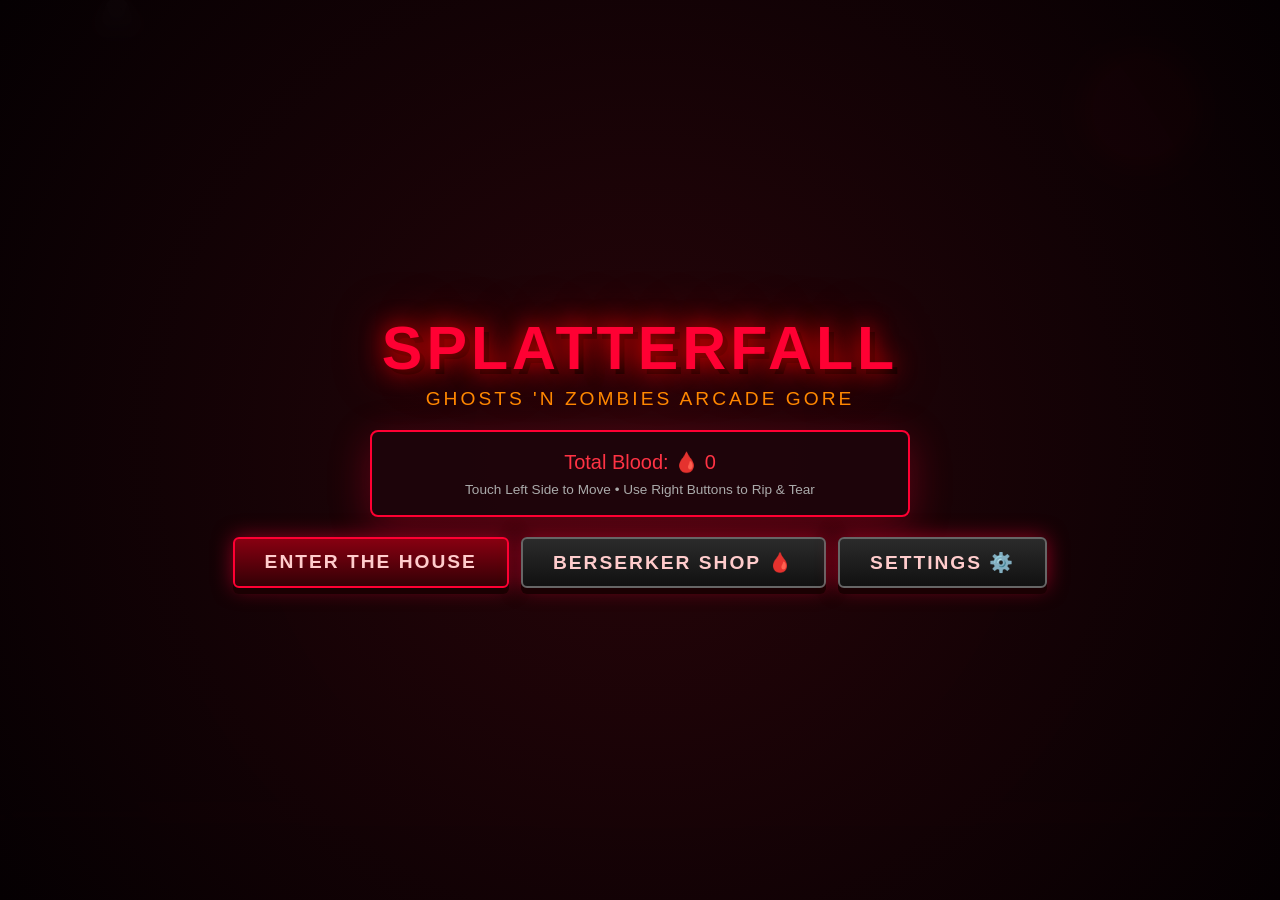
==== commit 2d4c9491: "Add files via upload" ====
--- a/index.html
+++ b/index.html
@@ -494,4 +494,391 @@
 
         if (player.weapon === 1) { // Spiked Knuckles Slash
             player.attackCooldown = 10; sound.playSlash();
-            projectiles.push({ x: player.x + (player.facing === 1 ? player.width : -15), y: player.y + 15, vx:+            projectiles.push({ x: player.x + (player.facing === 1 ? player.width : -15), y: player.y + 15, vx: player.facing * 18, vy: 0, type: 'slash', dmg: 1.5 + dmgBonus, width: 25, height: 25, life: 12 });
+        } else if (player.weapon === 2) { // Meat Cleaver Chopper
+            player.attackCooldown = 22; sound.playSlash();
+            projectiles.push({ x: player.x + (player.facing === 1 ? player.width : -25), y: player.y + 5, vx: player.facing * 13, vy: -5, type: 'cleaver', dmg: 3.5 + dmgBonus, width: 32, height: 32, life: 60, rot: 0 });
+            if (config.shake) screenShake = 5;
+        } else if (player.weapon === 3) { // Shotgun Blast
+            player.attackCooldown = 28; sound.playShotgun();
+            if (config.shake) screenShake = 12;
+            screenFlash = 5;
+            for (let i = -2; i <= 2; i++) {
+                projectiles.push({ x: player.x + (player.facing === 1 ? player.width : -10), y: player.y + 20, vx: player.facing * 20, vy: i * 2.2, type: 'pellet', dmg: 1.2 + dmgBonus, width: 8, height: 8, life: 30 });
+            }
+        }
+    }
+
+    // --- UPDATE LOOP ---
+    function update() {
+        if (!gameActive) return;
+        if (hitStop > 0) { hitStop--; return; }
+
+        globalTime++;
+        if (config.shake && screenShake > 0) screenShake *= 0.88;
+        if (player.attackAnim > 0) player.attackAnim--;
+        if (screenFlash > 0) screenFlash--;
+
+        // Low HP Enrage Mode
+        if (!player.enraged && player.hp < player.maxHp * 0.4) {
+            player.enraged = true; sound.playRoar();
+            if (config.shake) screenShake = 20;
+            addFloatingText("BLOOD RAGE ENRAGE!", player.x, player.y - 20, '#ff0000', 24);
+        }
+
+        let speedMult = player.enraged ? 1.2 : 1.0;
+        let moveX = 0;
+
+        if (joystickActive) {
+            let dx = joystickCurrent.x - joystickOrigin.x;
+            if (Math.abs(dx) > 10) moveX = dx > 0 ? 1 : -1;
+        } else {
+            if (keys.a) moveX -= 1;
+            if (keys.d) moveX += 1;
+        }
+
+        if (moveX !== 0) { player.vx = moveX * player.speed * speedMult; player.facing = moveX; } 
+        else { player.vx *= 0.7; }
+
+        if (keys.jumpPressed && player.isGrounded) {
+            player.vy = player.jumpPower; player.isGrounded = false; sound.playJump();
+        }
+        keys.jumpPressed = false;
+
+        player.vy += GRAVITY; player.x += player.vx; player.y += player.vy;
+
+        if (player.attackCooldown > 0) player.attackCooldown--;
+        if (player.hitFlash > 0) player.hitFlash--;
+
+        if (comboTimer > 0) { comboTimer--; if (comboTimer <= 0) combo = 0; }
+
+        let targetCamX = player.x - width * 0.32;
+        if (targetCamX < 0) targetCamX = 0;
+        cameraX += (targetCamX - cameraX) * 0.12;
+
+        // Ground Collision
+        player.isGrounded = false;
+        if (player.y + player.height >= GROUND_Y) { player.y = GROUND_Y - player.height; player.vy = 0; player.isGrounded = true; }
+        
+        platforms.forEach(p => {
+            if (player.vy >= 0 && player.x + player.width - 6 > p.x && player.x + 6 < p.x + p.w &&
+                player.y + player.height >= p.y && player.y + player.height <= p.y + p.h + player.vy) {
+                player.y = p.y - player.height; player.vy = 0; player.isGrounded = true;
+            }
+        });
+
+        // World Gen
+        let lastP = platforms[platforms.length - 1];
+        if (lastP.x < player.x + width + 300) {
+            let nx = lastP.x + 240 + Math.random() * 200;
+            platforms.push({ x: nx, y: GROUND_Y - (110 + Math.random() * 150), w: 160 + Math.random() * 100, h: 22 });
+            if (platforms.length > 8) platforms.shift();
+        }
+
+        // Projectiles Update
+        for (let i = projectiles.length - 1; i >= 0; i--) {
+            const pr = projectiles[i];
+            pr.x += pr.vx; pr.y += pr.vy; pr.life--;
+            if (pr.type === 'cleaver') { pr.vy += GRAVITY * 0.5; pr.rot += 0.3; }
+
+            if (pr.life <= 0 || pr.x < cameraX - 100 || pr.x > cameraX + width + 100) { projectiles.splice(i, 1); continue; }
+
+            let hit = false;
+
+            // Hit Boss
+            if (boss && pr.x + pr.width > boss.x && pr.x < boss.x + boss.width && pr.y + pr.height > boss.y && pr.y < boss.y + boss.height) {
+                boss.hp -= pr.dmg; boss.hitFlash = 6; hit = true; sound.playHit(); hitStop = 3;
+                if (config.shake) screenShake = 10;
+                addFloatingText(`-${Math.floor(pr.dmg)}`, pr.x, pr.y, '#ff0033', 18);
+                
+                if (boss.hp <= 0) {
+                    score += 50; runSouls += 50; sound.playDeath();
+                    addFloatingText("BEHEMOTH SLAUGHTERED! +50 🩸", boss.x, boss.y, '#ff0033', 32);
+                    if (config.gore) {
+                        for(let k=0; k<60; k++) particles.push({ x: boss.x+70, y: boss.y+55, vx: (Math.random()-0.5)*24, vy: (Math.random()-0.5)*24, life: 1.5, color: '#880000', size: 6 });
+                    }
+                    boss = null; document.getElementById('bossHud').classList.add('hidden');
+                }
+                projectiles.splice(i, 1); continue;
+            }
+
+            // Hit Zombies
+            for (let j = zombies.length - 1; j >= 0; j--) {
+                const z = zombies[j];
+                if (pr.x + pr.width > z.x && pr.x < z.x + z.width && pr.y + pr.height > z.y && pr.y < z.y + z.height) {
+                    z.hp -= pr.dmg; sound.playHit(); hitStop = 2;
+                    if (config.shake) screenShake = 6;
+
+                    if (config.gore) {
+                        for(let k=0; k<12; k++) particles.push({ x: z.x+15, y: z.y+15, vx: (Math.random()-0.5)*14, vy: (Math.random()-0.5)*14, life: 1, color: Math.random()<0.3?'#4d6e36':'#880000', size: 4 });
+                    }
+
+                    if (z.hp <= 0) {
+                        score++; runSouls += 2; combo++; comboTimer = 120;
+                        sound.playDeath();
+                        if (config.gore && Math.random() < 0.6) decals.push({ x: z.x + 10, y: GROUND_Y - 5, type: Math.random()<0.5?'blood':'guts' });
+                        if (combo > 1) addFloatingText(`${combo}x CARNAGE!`, z.x, z.y - 10, '#ffcc00', 22);
+                        zombies.splice(j, 1);
+                    }
+                    if (pr.type !== 'slash') hit = true;
+                    break;
+                }
+            }
+            if (hit) projectiles.splice(i, 1);
+        }
+
+        // Zombie Collision
+        for (let i = zombies.length - 1; i >= 0; i--) {
+            const z = zombies[i];
+            z.vx = (player.x < z.x) ? -z.speed : z.speed;
+            z.vy += GRAVITY; z.x += z.vx; z.y += z.vy;
+            if (z.y + z.height >= GROUND_Y) { z.y = GROUND_Y - z.height; z.vy = 0; }
+
+            if (player.x + player.width - 6 > z.x && player.x + 6 < z.x + z.width && player.y + player.height > z.y && player.y < z.y + z.height) {
+                let incomingDmg = (z.type === 2 ? 20 : 12);
+                player.hp -= incomingDmg; player.hitFlash = 12;
+                if (config.shake) screenShake = 15;
+                player.vx = (player.x < z.x) ? -10 : 10; player.vy = -4;
+                if (player.hp <= 0) { gameOver(); return; }
+            }
+            if (z.x < cameraX - 400) zombies.splice(i, 1);
+        }
+
+        // Boss AI
+        if (boss) {
+            boss.timer++; if (boss.hitFlash > 0) boss.hitFlash--;
+            document.getElementById('bossHpFill').style.width = `${Math.max(0, (boss.hp / boss.maxHp) * 100)}%`;
+
+            if (boss.state === 'flying') {
+                boss.x += (player.x + 180 - boss.x) * 0.04;
+                boss.y = GROUND_Y - 220 + Math.sin(globalTime * 0.05) * 35;
+                if (boss.timer > 140) { boss.state = 'diving'; boss.timer = 0; }
+            } else if (boss.state === 'diving') {
+                boss.x += (player.x < boss.x) ? -5.5 : 5.5;
+                if (Math.abs(boss.x - player.x) < 80) boss.vy += GRAVITY * 1.5;
+                if (boss.y + boss.height >= GROUND_Y) { boss.y = GROUND_Y - boss.height; boss.state = 'breathing'; boss.timer = 0; if (config.shake) screenShake = 22; }
+            } else if (boss.state === 'breathing') {
+                if (boss.timer % 6 === 0 && config.gore) {
+                    particles.push({ x: boss.x + 10, y: boss.y + 30, vx: -8, vy: (Math.random()-0.5)*2, life: 0.8, color: '#ff0033', size: 8 });
+                }
+                if (boss.timer > 70) { boss.state = 'flying'; boss.timer = 0; }
+            }
+
+            if (player.x + player.width > boss.x && player.x < boss.x + boss.width && player.y + player.height > boss.y && player.y < boss.y + boss.height) {
+                player.hp -= 2.5; player.hitFlash = 8;
+                if (player.hp <= 0) { gameOver(); return; }
+            }
+        }
+
+        // Spawner
+        if (globalTime % Math.max(26, 80 - Math.floor(score/5)*4) === 0 && !boss) spawnZombie();
+
+        // Particles & Decals
+        for (let i = particles.length - 1; i >= 0; i--) {
+            let p = particles[i]; p.x += p.vx; p.y += p.vy; p.vy += GRAVITY * 0.3; p.life -= 0.025;
+            if (p.life <= 0) particles.splice(i, 1);
+        }
+        for (let i = floatingTexts.length - 1; i >= 0; i--) {
+            let ft = floatingTexts[i]; ft.y += ft.vy; ft.life -= 0.02;
+            if (ft.life <= 0) floatingTexts.splice(i, 1);
+        }
+        if (decals.length > 40) decals.shift();
+
+        // HUD Updates
+        document.getElementById('scoreTxt').innerText = `SLAUGHTERED: ${score}`;
+        document.getElementById('soulsTxt').innerText = `BLOOD: 🩸 ${runSouls}`;
+        document.getElementById('distTxt').innerText = `DEPTH: ${Math.floor(player.x / 10)}m`;
+        document.getElementById('hpFill').style.width = `${Math.max(0, (player.hp / player.maxHp) * 100)}%`;
+    }
+
+    // --- RENDERING ---
+    function draw() {
+        ctx.save();
+        if (config.shake && screenShake > 0) ctx.translate((Math.random() - 0.5) * screenShake, (Math.random() - 0.5) * screenShake);
+
+        // Fleshy Meat Dimension Sky
+        let skyGrad = ctx.createLinearGradient(0, 0, 0, height);
+        skyGrad.addColorStop(0, '#0d0004'); skyGrad.addColorStop(1, '#2b000a');
+        ctx.fillStyle = skyGrad; ctx.fillRect(0, 0, width, height);
+
+        // Blood Moon
+        ctx.fillStyle = '#ff0033'; ctx.shadowColor = '#ff0000'; ctx.shadowBlur = 45;
+        ctx.beginPath(); ctx.arc(width - 140, 110, 55, 0, Math.PI*2); ctx.fill(); ctx.shadowBlur = 0;
+
+        ctx.save();
+        ctx.translate(-cameraX, 0);
+
+        // Visceral Ground
+        ctx.fillStyle = '#120005'; ctx.fillRect(cameraX - 100, GROUND_Y, width + 200, height - GROUND_Y);
+        ctx.fillStyle = '#660011'; ctx.fillRect(cameraX - 100, GROUND_Y, width + 200, 6);
+
+        // Platforms
+        platforms.forEach(p => {
+            ctx.fillStyle = '#3a0510'; ctx.fillRect(p.x, p.y, p.w, p.h);
+            ctx.fillStyle = '#880018'; ctx.fillRect(p.x, p.y, p.w, 4);
+        });
+
+        // Decals (Blood & Guts)
+        decals.forEach(d => {
+            ctx.fillStyle = 'rgba(136, 0, 0, 0.7)';
+            ctx.beginPath(); ctx.ellipse(d.x, d.y, 16, 5, 0, 0, Math.PI*2); ctx.fill();
+        });
+
+        // Projectiles
+        projectiles.forEach(pr => {
+            ctx.fillStyle = pr.type === 'cleaver' ? '#e0e0e0' : (pr.type === 'slash' ? '#ff0033' : '#ffcc00');
+            ctx.shadowColor = ctx.fillStyle; ctx.shadowBlur = 12;
+            ctx.fillRect(pr.x, pr.y, pr.width, pr.height); ctx.shadowBlur = 0;
+        });
+
+        // Monsters
+        zombies.forEach(z => {
+            ctx.fillStyle = z.type === 2 ? '#4a121a' : (z.type === 1 ? '#2b471c' : '#3d1c24');
+            ctx.fillRect(z.x, z.y, z.width, z.height);
+            ctx.fillStyle = '#ff0000'; ctx.fillRect(z.x + (z.vx < 0 ? 4 : z.width - 8), z.y + 8, 4, 3);
+        });
+
+        // Boss (Behemoth)
+        if (boss) {
+            ctx.fillStyle = boss.hitFlash > 0 ? '#ffffff' : '#660000';
+            ctx.fillRect(boss.x, boss.y, boss.width, boss.height);
+            ctx.fillStyle = '#ffcc00'; ctx.fillRect(boss.x + 20, boss.y + 20, 14, 14);
+        }
+
+        // Masked Berserker Player
+        ctx.save();
+        if (player.hitFlash > 0) ctx.globalAlpha = 0.5;
+        
+        // Body & Vest
+        ctx.fillStyle = '#3a5370'; ctx.fillRect(player.x, player.y + 12, player.width, 26);
+        ctx.fillStyle = '#d9a77c'; ctx.fillRect(player.x - 4, player.y + 14, 6, 20); ctx.fillRect(player.x + player.width, player.y + 14, 6, 20);
+
+        // Skull Mask
+        ctx.fillStyle = '#e6e6e6'; ctx.beginPath(); ctx.arc(player.x + player.width/2, player.y + 10, 12, 0, Math.PI*2); ctx.fill();
+        ctx.fillStyle = '#111'; ctx.fillRect(player.x + (player.facing === 1 ? 18 : 8), player.y + 8, 4, 4);
+
+        // Pants
+        ctx.fillStyle = '#222'; ctx.fillRect(player.x + 4, player.y + 38, 10, 16); ctx.fillRect(player.x + 20, player.y + 38, 10, 16);
+
+        ctx.restore();
+
+        // Particles & Floating Text
+        particles.forEach(p => {
+            ctx.fillStyle = p.color; ctx.globalAlpha = Math.max(0, p.life);
+            ctx.fillRect(p.x, p.y, p.size, p.size);
+        });
+        ctx.globalAlpha = 1.0;
+
+        floatingTexts.forEach(ft => {
+            ctx.fillStyle = ft.color; ctx.font = `bold ${ft.size}px 'Impact', sans-serif`;
+            ctx.globalAlpha = Math.max(0, ft.life);
+            ctx.fillText(ft.txt, ft.x, ft.y);
+        });
+        ctx.globalAlpha = 1.0;
+
+        ctx.restore();
+        ctx.restore();
+
+        // Muzzle Flash Overlay
+        if (screenFlash > 0) {
+            ctx.fillStyle = `rgba(255, 200, 0, ${screenFlash / 10})`;
+            ctx.fillRect(0, 0, width, height);
+        }
+        // Damage Flash Overlay
+        if (player.hitFlash > 0) {
+            ctx.fillStyle = `rgba(255, 0, 0, ${player.hitFlash / 40})`;
+            ctx.fillRect(0, 0, width, height);
+        }
+    }
+
+    function gameLoop() {
+        update(); draw(); requestAnimationFrame(gameLoop);
+    }
+
+    // --- INPUT LISTENERS ---
+    window.addEventListener('keydown', e => {
+        if (e.key === 'a' || e.key === 'ArrowLeft') keys.a = true;
+        if (e.key === 'd' || e.key === 'ArrowRight') keys.d = true;
+        if (e.key === 'w' || e.key === 'ArrowUp' || e.key === ' ') keys.jumpPressed = true;
+        if (e.key === 'f' || e.key === 'F') attack();
+        if (e.key === '1') { player.weapon = 1; updateWeaponUI(); }
+        if (e.key === '2') { player.weapon = 2; updateWeaponUI(); }
+        if (e.key === '3') { player.weapon = 3; updateWeaponUI(); }
+    });
+
+    window.addEventListener('keyup', e => {
+        if (e.key === 'a' || e.key === 'ArrowLeft') keys.a = false;
+        if (e.key === 'd' || e.key === 'ArrowRight') keys.d = false;
+    });
+
+    // Touch Joystick Controls
+    const touchZoneLeft = document.getElementById('touchLeftZone');
+    const joystickVisual = document.getElementById('virtualJoystick');
+    const joystickKnob = document.getElementById('joystickKnob');
+
+    touchZoneLeft.addEventListener('touchstart', e => {
+        e.preventDefault();
+        const t = e.touches[0];
+        joystickActive = true;
+        joystickOrigin = { x: t.clientX, y: t.clientY };
+        joystickCurrent = { x: t.clientX, y: t.clientY };
+        joystickVisual.style.left = `${t.clientX}px`;
+        joystickVisual.style.top = `${t.clientY}px`;
+        joystickKnob.style.transform = `translate(-50%, -50%)`;
+        joystickVisual.style.display = 'block';
+    }, { passive: false });
+
+    touchZoneLeft.addEventListener('touchmove', e => {
+        if (!joystickActive) return;
+        const t = e.touches[0];
+        joystickCurrent = { x: t.clientX, y: t.clientY };
+        let dx = joystickCurrent.x - joystickOrigin.x;
+        let dy = joystickCurrent.y - joystickOrigin.y;
+        let dist = Math.min(35, Math.hypot(dx, dy));
+        let angle = Math.atan2(dy, dx);
+        joystickKnob.style.transform = `translate(calc(-50% + ${Math.cos(angle)*dist}px), calc(-50% + ${Math.sin(angle)*dist}px))`;
+    }, { passive: false });
+
+    const endJoystick = () => { joystickActive = false; joystickVisual.style.display = 'none'; };
+    touchZoneLeft.addEventListener('touchend', endJoystick);
+    touchZoneLeft.addEventListener('touchcancel', endJoystick);
+
+    // Right Action Buttons
+    document.getElementById('btnAttack').addEventListener('touchstart', e => { e.preventDefault(); attack(); });
+    document.getElementById('btnJump').addEventListener('touchstart', e => { e.preventDefault(); keys.jumpPressed = true; });
+    document.getElementById('btnSwap').addEventListener('touchstart', e => { e.preventDefault(); player.weapon = (player.weapon % 3) + 1; updateWeaponUI(); });
+
+    // Menu Controls Wireup
+    document.getElementById('startBtn').addEventListener('click', resetGame);
+    document.getElementById('retryBtn').addEventListener('click', resetGame);
+    document.getElementById('shopBtn').addEventListener('click', () => { document.getElementById('startScreen').classList.add('hidden'); document.getElementById('shopScreen').classList.remove('hidden'); });
+    document.getElementById('closeShopBtn').addEventListener('click', () => { document.getElementById('shopScreen').classList.add('hidden'); document.getElementById('startScreen').classList.remove('hidden'); });
+    document.getElementById('settingsBtn').addEventListener('click', () => { document.getElementById('startScreen').classList.add('hidden'); document.getElementById('settingsScreen').classList.remove('hidden'); });
+    document.getElementById('closeSettingsBtn').addEventListener('click', () => { config.save(); document.getElementById('settingsScreen').classList.add('hidden'); document.getElementById('startScreen').classList.remove('hidden'); });
+
+    document.getElementById('slot1').addEventListener('click', () => { player.weapon = 1; updateWeaponUI(); });
+    document.getElementById('slot2').addEventListener('click', () => { player.weapon = 2; updateWeaponUI(); });
+    document.getElementById('slot3').addEventListener('click', () => { player.weapon = 3; updateWeaponUI(); });
+
+    document.getElementById('adReviveBtn').addEventListener('click', () => {
+        revivePlayer();
+    });
+
+    // Shop Upgrades
+    document.getElementById('buyHpBtn').addEventListener('click', () => {
+        let cost = (SaveData.lvlHp + 1) * 10;
+        if (SaveData.souls >= cost) { SaveData.souls -= cost; SaveData.lvlHp++; SaveData.save(); }
+    });
+    document.getElementById('buyDmgBtn').addEventListener('click', () => {
+        let cost = (SaveData.lvlDmg + 1) * 15;
+        if (SaveData.souls >= cost) { SaveData.souls -= cost; SaveData.lvlDmg++; SaveData.save(); }
+    });
+    document.getElementById('buySpeedBtn').addEventListener('click', () => {
+        let cost = (SaveData.lvlSpeed + 1) * 12;
+        if (SaveData.souls >= cost) { SaveData.souls -= cost; SaveData.lvlSpeed++; SaveData.save(); }
+    });
+
+    gameLoop();
+</script>
+</body>
+</html>
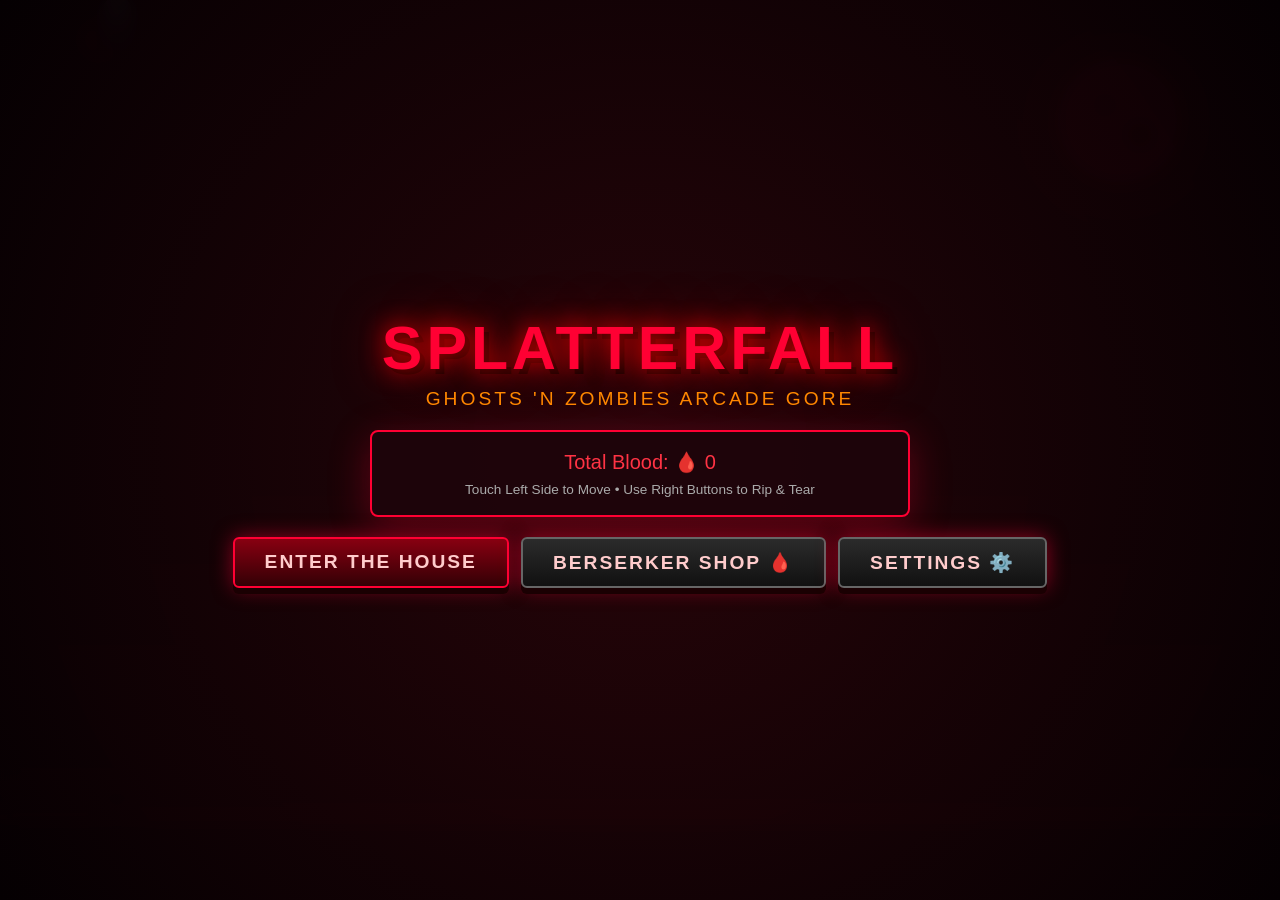
==== commit 5b8ea8c9: "Add files via upload" ====
--- a/index.html
+++ b/index.html
@@ -9,6 +9,19 @@
         body { background: #050002; overflow: hidden; font-family: 'Impact', 'Arial Black', sans-serif; color: #fff; }
         canvas { display: block; width: 100vw; height: 100vh; touch-action: none; }
         
+        /* LANDSCAPE LOCK OVERLAY */
+        #rotateDevice {
+            display: none; position: fixed; top: 0; left: 0; right: 0; bottom: 0;
+            background: #0a0005; z-index: 9999; flex-direction: column; align-items: center; justify-content: center;
+            color: #ff0033; text-align: center; padding: 20px;
+        }
+        #rotateDevice h2 { font-size: 2.5rem; margin-bottom: 20px; text-shadow: 0 0 20px #ff0000; }
+        #rotateDevice p { font-size: 1.2rem; color: #ffaaaa; }
+        @media (orientation: portrait) and (max-width: 1024px) {
+            #rotateDevice { display: flex; }
+            #gameCanvas, .overlay, #hud, #bossHud, #weaponUI, #touchControls, #virtualJoystick { display: none !important; }
+        }
+
         .overlay {
             position: absolute; top: 0; left: 0; right: 0; bottom: 0;
             display: flex; flex-direction: column; align-items: center; justify-content: center;
@@ -17,36 +30,18 @@
         }
         .hidden { display: none !important; }
         
-        h1 { 
-            font-size: 3.8rem; letter-spacing: 4px; color: #ff0033; 
-            text-shadow: 0 0 25px #ff0000, 0 0 50px #880000, 5px 5px 0 #000; 
-            margin-bottom: 5px; text-transform: uppercase; text-align: center;
-        }
+        h1 { font-size: 3.8rem; letter-spacing: 4px; color: #ff0033; text-shadow: 0 0 25px #ff0000, 0 0 50px #880000, 5px 5px 0 #000; margin-bottom: 5px; text-transform: uppercase; text-align: center; }
         .sub-title { font-size: 1.2rem; color: #ff8800; letter-spacing: 3px; margin-bottom: 20px; text-transform: uppercase; }
 
-        .ui-panel {
-            background: rgba(30, 5, 10, 0.92); border: 2px solid #ff0033;
-            border-radius: 8px; padding: 18px 25px; margin-bottom: 20px;
-            box-shadow: 0 10px 40px rgba(255,0,50,0.3); max-width: 540px; width: 92%; text-align: left;
-        }
+        .ui-panel { background: rgba(30, 5, 10, 0.92); border: 2px solid #ff0033; border-radius: 8px; padding: 18px 25px; margin-bottom: 20px; box-shadow: 0 10px 40px rgba(255,0,50,0.3); max-width: 540px; width: 92%; text-align: left; }
         
         .btn-group { display: flex; gap: 12px; flex-wrap: wrap; justify-content: center; }
-        .btn {
-            background: linear-gradient(180deg, #880011 0%, #330005 100%); border: 2px solid #ff0033;
-            color: #ffcccc; font-size: 1.2rem; font-weight: bold; padding: 12px 30px; border-radius: 6px; 
-            cursor: pointer; text-transform: uppercase; letter-spacing: 2px;
-            box-shadow: 0 6px 0 #1a0002, 0 0 20px rgba(255, 0, 51, 0.5); 
-            transition: all 0.1s ease; font-family: inherit;
-        }
+        .btn { background: linear-gradient(180deg, #880011 0%, #330005 100%); border: 2px solid #ff0033; color: #ffcccc; font-size: 1.2rem; font-weight: bold; padding: 12px 30px; border-radius: 6px; cursor: pointer; text-transform: uppercase; letter-spacing: 2px; box-shadow: 0 6px 0 #1a0002, 0 0 20px rgba(255, 0, 51, 0.5); transition: all 0.1s ease; font-family: inherit; }
         .btn:hover { background: linear-gradient(180deg, #bb0018 0%, #550009 100%); transform: translateY(-2px); }
         .btn:active { transform: translateY(4px); box-shadow: 0 1px 0 #1a0002; }
         .btn-secondary { background: linear-gradient(180deg, #2b2b2b 0%, #111111 100%); border-color: #666; }
 
-        .shop-card {
-            display: flex; justify-content: space-between; align-items: center;
-            background: rgba(20, 2, 5, 0.85); border: 1px solid rgba(255, 0, 51, 0.4);
-            border-radius: 6px; padding: 12px; margin-bottom: 10px;
-        }
+        .shop-card { display: flex; justify-content: space-between; align-items: center; background: rgba(20, 2, 5, 0.85); border: 1px solid rgba(255, 0, 51, 0.4); border-radius: 6px; padding: 12px; margin-bottom: 10px; }
         .shop-info h3 { font-size: 1.05rem; color: #ff3344; }
         .shop-info p { font-size: 0.82rem; color: #aaa; margin-top: 2px; }
 
@@ -60,41 +55,34 @@
         #bossHpFill { height: 100%; background: linear-gradient(90deg, #880000, #ff0000); width: 100%; }
 
         #weaponUI { position: absolute; bottom: 20px; left: 50%; transform: translateX(-50%); display: flex; gap: 14px; z-index: 5; }
-        .weapon-slot {
-            width: 64px; height: 64px; background: rgba(20, 5, 8, 0.9); border: 2px solid #666;
-            border-radius: 8px; display: flex; align-items: center; justify-content: center;
-            font-size: 1.8rem; cursor: pointer; transition: all 0.2s; position: relative; box-shadow: 0 4px 12px rgba(0,0,0,0.8);
-        }
+        .weapon-slot { width: 64px; height: 64px; background: rgba(20, 5, 8, 0.9); border: 2px solid #666; border-radius: 8px; display: flex; align-items: center; justify-content: center; font-size: 1.8rem; cursor: pointer; transition: all 0.2s; position: relative; box-shadow: 0 4px 12px rgba(0,0,0,0.8); }
         .weapon-slot.active { border-color: #ff0033; box-shadow: 0 0 20px rgba(255, 0, 51, 0.9); transform: scale(1.12); }
         .weapon-key { position: absolute; top: 3px; left: 6px; font-size: 0.75rem; color: #888; font-family: sans-serif; }
 
         .touch-overlay { position: absolute; top: 0; left: 0; right: 0; bottom: 0; z-index: 6; pointer-events: none; }
         .touch-zone-left { position: absolute; top: 0; left: 0; width: 50%; height: 100%; pointer-events: auto; }
         .touch-action-group { position: absolute; bottom: 25px; right: 20px; display: flex; gap: 15px; align-items: flex-end; pointer-events: auto; }
-        .touch-btn {
-            background: rgba(40, 5, 10, 0.85); border: 2px solid rgba(255, 0, 51, 0.8);
-            border-radius: 50%; color: white; display: flex; align-items: center; justify-content: center;
-            backdrop-filter: blur(4px); box-shadow: 0 6px 20px rgba(0,0,0,0.8); font-weight: bold;
-        }
+        .touch-btn { background: rgba(40, 5, 10, 0.85); border: 2px solid rgba(255, 0, 51, 0.8); border-radius: 50%; color: white; display: flex; align-items: center; justify-content: center; backdrop-filter: blur(4px); box-shadow: 0 6px 20px rgba(0,0,0,0.8); font-weight: bold; }
         .touch-btn:active { background: rgba(255, 0, 51, 0.6); transform: scale(0.92); }
         .btn-attack { width: 85px; height: 85px; font-size: 2.2rem; border-color: #ff0033; }
         .btn-jump { width: 68px; height: 68px; font-size: 1.6rem; }
         .btn-swap { width: 58px; height: 58px; font-size: 1.3rem; }
 
-        #virtualJoystick {
-            position: absolute; width: 85px; height: 85px; border: 2px dashed rgba(255, 0, 51, 0.6);
-            border-radius: 50%; pointer-events: none; transform: translate(-50%, -50%); display: none; z-index: 7;
-        }
-        #joystickKnob {
-            position: absolute; width: 38px; height: 38px; background: rgba(255, 0, 51, 0.85);
-            border-radius: 50%; top: 50%; left: 50%; transform: translate(-50%, -50%);
-        }
+        #virtualJoystick { position: absolute; width: 85px; height: 85px; border: 2px dashed rgba(255, 0, 51, 0.6); border-radius: 50%; pointer-events: none; transform: translate(-50%, -50%); display: none; z-index: 7; }
+        #joystickKnob { position: absolute; width: 38px; height: 38px; background: rgba(255, 0, 51, 0.85); border-radius: 50%; top: 50%; left: 50%; transform: translate(-50%, -50%); }
 
         .setting-row { display: flex; justify-content: space-between; align-items: center; margin-bottom: 14px; font-size: 1.1rem; }
         .setting-row input[type="checkbox"] { width: 24px; height: 24px; cursor: pointer; accent-color: #ff0033; }
     </style>
 </head>
 <body>
+
+    <!-- Landscape Lock -->
+    <div id="rotateDevice">
+        <h2>🔄 ROTATE DEVICE</h2>
+        <p>This game must be played in Landscape mode.</p>
+    </div>
+
     <canvas id="gameCanvas"></canvas>
     <div id="virtualJoystick"><div id="joystickKnob"></div></div>
 
@@ -275,7 +263,7 @@
     }
     const sound = new SoundEngine();
 
-    // --- PROCEDURAL MUSIC ENGINE (Dark Samurai Boom-Bap) ---
+    // --- PROCEDURAL MUSIC ENGINE ---
     class MusicEngine {
         constructor() {
             this.ctx = null; this.isPlaying = false; this.tempo = 90;
@@ -388,15 +376,12 @@
 
     // --- INIT ---
     function resetGame() {
-        sound.init();
-        music.start();
+        sound.init(); music.start();
         gameActive = true; score = 0; runSouls = 0; cameraX = 0; globalTime = 0; screenShake = 0; combo = 0; hitStop = 0; screenFlash = 0;
         bossSpawned = false;
         
-        player.maxHp = 100 + SaveData.lvlHp * 20;
-        player.hp = player.maxHp;
-        player.speed = 6.5 + SaveData.lvlSpeed * 0.6;
-        player.jumpPower = -14 - SaveData.lvlSpeed * 0.4;
+        player.maxHp = 100 + SaveData.lvlHp * 20; player.hp = player.maxHp;
+        player.speed = 6.5 + SaveData.lvlSpeed * 0.6; player.jumpPower = -14 - SaveData.lvlSpeed * 0.4;
         player.x = 100; player.y = GROUND_Y - player.height; player.vx = 0; player.vy = 0;
         player.weapon = 1; player.enraged = false; player.attackAnim = 0;
 
@@ -424,11 +409,8 @@
     }
 
     function gameOver() {
-        gameActive = false;
-        music.stop();
-        SaveData.souls += runSouls;
-        SaveData.save();
-
+        gameActive = false; music.stop();
+        SaveData.souls += runSouls; SaveData.save();
         document.getElementById('finalScore').innerText = score;
         document.getElementById('runSouls').innerText = runSouls;
         document.getElementById('finalDist').innerText = Math.floor(player.x / 10);
@@ -439,11 +421,8 @@
     }
 
     function revivePlayer() {
-        music.start();
-        gameActive = true;
-        player.hp = player.maxHp * 0.5;
-        player.hitFlash = 60; 
-        player.y -= 100; 
+        music.start(); gameActive = true;
+        player.hp = player.maxHp * 0.5; player.hitFlash = 60; player.y -= 100; 
         zombies = [];
         if (boss) { boss.hp = boss.maxHp; boss.state = 'flying'; }
         document.getElementById('gameOverScreen').classList.add('hidden');
@@ -468,7 +447,6 @@
         let spawnX = player.x + width + 80;
         let zType = Math.random();
         let type = zType < 0.35 ? 1 : (zType > 0.8 ? 2 : 0);
-
         let hp = type === 2 ? 5 : 1;
         let w = type === 2 ? 46 : (type === 1 ? 38 : 30);
         let h = type === 2 ? 65 : (type === 1 ? 26 : 50);
@@ -488,7 +466,6 @@
 
     function attack() {
         if (player.attackCooldown > 0 || !gameActive) return;
-
         let dmgBonus = SaveData.lvlDmg * 0.5;
         player.attackAnim = 12;
 
@@ -519,7 +496,6 @@
         if (player.attackAnim > 0) player.attackAnim--;
         if (screenFlash > 0) screenFlash--;
 
-        // Low HP Enrage Mode
         if (!player.enraged && player.hp < player.maxHp * 0.4) {
             player.enraged = true; sound.playRoar();
             if (config.shake) screenShake = 20;
@@ -549,14 +525,12 @@
 
         if (player.attackCooldown > 0) player.attackCooldown--;
         if (player.hitFlash > 0) player.hitFlash--;
-
         if (comboTimer > 0) { comboTimer--; if (comboTimer <= 0) combo = 0; }
 
         let targetCamX = player.x - width * 0.32;
         if (targetCamX < 0) targetCamX = 0;
         cameraX += (targetCamX - cameraX) * 0.12;
 
-        // Ground Collision
         player.isGrounded = false;
         if (player.y + player.height >= GROUND_Y) { player.y = GROUND_Y - player.height; player.vy = 0; player.isGrounded = true; }
         
@@ -567,7 +541,6 @@
             }
         });
 
-        // World Gen
         let lastP = platforms[platforms.length - 1];
         if (lastP.x < player.x + width + 300) {
             let nx = lastP.x + 240 + Math.random() * 200;
@@ -575,17 +548,14 @@
             if (platforms.length > 8) platforms.shift();
         }
 
-        // Projectiles Update
         for (let i = projectiles.length - 1; i >= 0; i--) {
             const pr = projectiles[i];
             pr.x += pr.vx; pr.y += pr.vy; pr.life--;
             if (pr.type === 'cleaver') { pr.vy += GRAVITY * 0.5; pr.rot += 0.3; }
 
             if (pr.life <= 0 || pr.x < cameraX - 100 || pr.x > cameraX + width + 100) { projectiles.splice(i, 1); continue; }
-
             let hit = false;
 
-            // Hit Boss
             if (boss && pr.x + pr.width > boss.x && pr.x < boss.x + boss.width && pr.y + pr.height > boss.y && pr.y < boss.y + boss.height) {
                 boss.hp -= pr.dmg; boss.hitFlash = 6; hit = true; sound.playHit(); hitStop = 3;
                 if (config.shake) screenShake = 10;
@@ -602,17 +572,14 @@
                 projectiles.splice(i, 1); continue;
             }
 
-            // Hit Zombies
             for (let j = zombies.length - 1; j >= 0; j--) {
                 const z = zombies[j];
                 if (pr.x + pr.width > z.x && pr.x < z.x + z.width && pr.y + pr.height > z.y && pr.y < z.y + z.height) {
                     z.hp -= pr.dmg; sound.playHit(); hitStop = 2;
                     if (config.shake) screenShake = 6;
-
                     if (config.gore) {
                         for(let k=0; k<12; k++) particles.push({ x: z.x+15, y: z.y+15, vx: (Math.random()-0.5)*14, vy: (Math.random()-0.5)*14, life: 1, color: Math.random()<0.3?'#4d6e36':'#880000', size: 4 });
                     }
-
                     if (z.hp <= 0) {
                         score++; runSouls += 2; combo++; comboTimer = 120;
                         sound.playDeath();
@@ -627,7 +594,6 @@
             if (hit) projectiles.splice(i, 1);
         }
 
-        // Zombie Collision
         for (let i = zombies.length - 1; i >= 0; i--) {
             const z = zombies[i];
             z.vx = (player.x < z.x) ? -z.speed : z.speed;
@@ -644,7 +610,6 @@
             if (z.x < cameraX - 400) zombies.splice(i, 1);
         }
 
-        // Boss AI
         if (boss) {
             boss.timer++; if (boss.hitFlash > 0) boss.hitFlash--;
             document.getElementById('bossHpFill').style.width = `${Math.max(0, (boss.hp / boss.maxHp) * 100)}%`;
@@ -670,10 +635,8 @@
             }
         }
 
-        // Spawner
         if (globalTime % Math.max(26, 80 - Math.floor(score/5)*4) === 0 && !boss) spawnZombie();
 
-        // Particles & Decals
         for (let i = particles.length - 1; i >= 0; i--) {
             let p = particles[i]; p.x += p.vx; p.y += p.vy; p.vy += GRAVITY * 0.3; p.life -= 0.025;
             if (p.life <= 0) particles.splice(i, 1);
@@ -684,116 +647,177 @@
         }
         if (decals.length > 40) decals.shift();
 
-        // HUD Updates
         document.getElementById('scoreTxt').innerText = `SLAUGHTERED: ${score}`;
         document.getElementById('soulsTxt').innerText = `BLOOD: 🩸 ${runSouls}`;
         document.getElementById('distTxt').innerText = `DEPTH: ${Math.floor(player.x / 10)}m`;
         document.getElementById('hpFill').style.width = `${Math.max(0, (player.hp / player.maxHp) * 100)}%`;
     }
 
-    // --- RENDERING ---
+    // --- MODERN HD RENDERING ---
     function draw() {
         ctx.save();
         if (config.shake && screenShake > 0) ctx.translate((Math.random() - 0.5) * screenShake, (Math.random() - 0.5) * screenShake);
 
-        // Fleshy Meat Dimension Sky
+        // Modern HD Sky
         let skyGrad = ctx.createLinearGradient(0, 0, 0, height);
-        skyGrad.addColorStop(0, '#0d0004'); skyGrad.addColorStop(1, '#2b000a');
+        skyGrad.addColorStop(0, '#0a0b10'); skyGrad.addColorStop(0.5, '#1c0f1a'); skyGrad.addColorStop(1, '#3d0815');
         ctx.fillStyle = skyGrad; ctx.fillRect(0, 0, width, height);
 
-        // Blood Moon
-        ctx.fillStyle = '#ff0033'; ctx.shadowColor = '#ff0000'; ctx.shadowBlur = 45;
-        ctx.beginPath(); ctx.arc(width - 140, 110, 55, 0, Math.PI*2); ctx.fill(); ctx.shadowBlur = 0;
+        // Glowing Moon with Craters
+        ctx.save();
+        ctx.shadowColor = '#ff0033'; ctx.shadowBlur = 80;
+        ctx.fillStyle = '#ff1a40';
+        ctx.beginPath(); ctx.arc(width - 160, 120, 60, 0, Math.PI*2); ctx.fill();
+        ctx.shadowBlur = 0;
+        ctx.fillStyle = '#990022';
+        ctx.beginPath(); ctx.arc(width - 175, 105, 12, 0, Math.PI*2); ctx.fill();
+        ctx.beginPath(); ctx.arc(width - 140, 135, 18, 0, Math.PI*2); ctx.fill();
+        ctx.beginPath(); ctx.arc(width - 180, 140, 8, 0, Math.PI*2); ctx.fill();
+        ctx.restore();
 
         ctx.save();
         ctx.translate(-cameraX, 0);
 
-        // Visceral Ground
-        ctx.fillStyle = '#120005'; ctx.fillRect(cameraX - 100, GROUND_Y, width + 200, height - GROUND_Y);
-        ctx.fillStyle = '#660011'; ctx.fillRect(cameraX - 100, GROUND_Y, width + 200, 6);
-
-        // Platforms
+        // Ground with Glowing Edge
+        ctx.fillStyle = '#0a0408'; ctx.fillRect(cameraX - 100, GROUND_Y, width + 200, height - GROUND_Y);
+        ctx.fillStyle = '#ff0033'; ctx.shadowColor = '#ff0033'; ctx.shadowBlur = 15;
+        ctx.fillRect(cameraX - 100, GROUND_Y, width + 200, 4); ctx.shadowBlur = 0;
+
+        // Platforms (Rounded with Glowing Edges)
         platforms.forEach(p => {
-            ctx.fillStyle = '#3a0510'; ctx.fillRect(p.x, p.y, p.w, p.h);
-            ctx.fillStyle = '#880018'; ctx.fillRect(p.x, p.y, p.w, 4);
+            ctx.fillStyle = '#1a0d15';
+            ctx.beginPath(); ctx.roundRect(p.x, p.y, p.w, p.h, 8); ctx.fill();
+            ctx.strokeStyle = '#ff0033'; ctx.lineWidth = 2; ctx.shadowColor = '#ff0033'; ctx.shadowBlur = 10;
+            ctx.stroke(); ctx.shadowBlur = 0;
         });
 
         // Decals (Blood & Guts)
         decals.forEach(d => {
-            ctx.fillStyle = 'rgba(136, 0, 0, 0.7)';
+            ctx.fillStyle = 'rgba(136, 0, 0, 0.6)';
             ctx.beginPath(); ctx.ellipse(d.x, d.y, 16, 5, 0, 0, Math.PI*2); ctx.fill();
         });
 
-        // Projectiles
+        // Projectiles with Glow
         projectiles.forEach(pr => {
-            ctx.fillStyle = pr.type === 'cleaver' ? '#e0e0e0' : (pr.type === 'slash' ? '#ff0033' : '#ffcc00');
-            ctx.shadowColor = ctx.fillStyle; ctx.shadowBlur = 12;
-            ctx.fillRect(pr.x, pr.y, pr.width, pr.height); ctx.shadowBlur = 0;
+            ctx.save();
+            ctx.shadowColor = pr.type === 'cleaver' ? '#ffffff' : (pr.type === 'slash' ? '#ff0033' : '#ffcc00');
+            ctx.shadowBlur = 15; ctx.fillStyle = ctx.shadowColor;
+            if (pr.type === 'cleaver') {
+                ctx.translate(pr.x + 16, pr.y + 16); ctx.rotate(pr.rot);
+                ctx.beginPath(); ctx.arc(0, 0, 16, 0, Math.PI*2); ctx.fill();
+            } else {
+                ctx.beginPath(); ctx.roundRect(pr.x, pr.y, pr.width, pr.height, 5); ctx.fill();
+            }
+            ctx.restore();
         });
 
-        // Monsters
+        // Modern Zombies (Rounded, Shaded, Glowing Eyes)
         zombies.forEach(z => {
-            ctx.fillStyle = z.type === 2 ? '#4a121a' : (z.type === 1 ? '#2b471c' : '#3d1c24');
-            ctx.fillRect(z.x, z.y, z.width, z.height);
-            ctx.fillStyle = '#ff0000'; ctx.fillRect(z.x + (z.vx < 0 ? 4 : z.width - 8), z.y + 8, 4, 3);
+            ctx.save();
+            // Drop Shadow
+            ctx.fillStyle = 'rgba(0,0,0,0.6)';
+            ctx.beginPath(); ctx.ellipse(z.x + z.width/2, GROUND_Y - 5, z.width/2, 6, 0, 0, Math.PI*2); ctx.fill();
+            
+            // Zombie Body
+            let bodyGrad = ctx.createLinearGradient(z.x, z.y, z.x, z.y + z.height);
+            bodyGrad.addColorStop(0, z.type === 2 ? '#5a1a24' : '#2b471c');
+            bodyGrad.addColorStop(1, '#120508');
+            ctx.fillStyle = bodyGrad;
+            ctx.beginPath(); ctx.roundRect(z.x, z.y, z.width, z.height, 12); ctx.fill();
+            
+            // Glowing Eyes
+            ctx.fillStyle = '#ff0000'; ctx.shadowColor = '#ff0000'; ctx.shadowBlur = 10;
+            ctx.beginPath(); ctx.arc(z.x + (z.vx < 0 ? 8 : z.width - 8), z.y + 12, 4, 0, Math.PI*2); ctx.fill();
+            ctx.restore();
         });
 
-        // Boss (Behemoth)
+        // Modern Boss (Demonic Floating Skull)
         if (boss) {
-            ctx.fillStyle = boss.hitFlash > 0 ? '#ffffff' : '#660000';
-            ctx.fillRect(boss.x, boss.y, boss.width, boss.height);
-            ctx.fillStyle = '#ffcc00'; ctx.fillRect(boss.x + 20, boss.y + 20, 14, 14);
-        }
-
-        // Masked Berserker Player
+            ctx.save();
+            ctx.translate(boss.x + boss.width/2, boss.y + boss.height/2);
+            let pulse = Math.sin(globalTime * 0.1) * 0.1 + 1;
+            ctx.scale(pulse, pulse);
+            
+            // Boss Aura
+            ctx.shadowColor = '#ff0033'; ctx.shadowBlur = 50;
+            ctx.fillStyle = boss.hitFlash > 0 ? '#ffffff' : '#330008';
+            ctx.beginPath(); ctx.arc(0, 0, 60, 0, Math.PI*2); ctx.fill();
+            
+            // Boss Eyes
+            ctx.shadowBlur = 20; ctx.fillStyle = '#ffcc00';
+            ctx.beginPath(); ctx.arc(-20, -10, 10, 0, Math.PI*2); ctx.fill();
+            ctx.beginPath(); ctx.arc(20, -10, 10, 0, Math.PI*2); ctx.fill();
+            ctx.beginPath(); ctx.arc(0, 20, 10, 0, Math.PI*2); ctx.fill();
+            
+            // Boss Horns
+            ctx.fillStyle = '#110004'; ctx.shadowBlur = 0;
+            ctx.beginPath(); ctx.moveTo(-40, -40); ctx.lineTo(-70, -90); ctx.lineTo(-20, -50); ctx.fill();
+            ctx.beginPath(); ctx.moveTo(40, -40); ctx.lineTo(70, -90); ctx.lineTo(20, -50); ctx.fill();
+            ctx.restore();
+        }
+
+        // Modern Hero (Armored, Flowing Cape, Glowing Sword)
         ctx.save();
-        if (player.hitFlash > 0) ctx.globalAlpha = 0.5;
+        // Drop Shadow
+        ctx.fillStyle = 'rgba(0,0,0,0.8)';
+        ctx.beginPath(); ctx.ellipse(player.x + player.width/2, GROUND_Y - 5, player.width/2, 6, 0, 0, Math.PI*2); ctx.fill();
+
+        // Flowing Cape
+        let capeWave = Math.sin(globalTime * 0.15) * 10;
+        ctx.fillStyle = '#880011';
+        ctx.beginPath();
+        ctx.moveTo(player.x + 5, player.y + 15);
+        ctx.quadraticCurveTo(player.x - 30 - (player.facing*10), player.y + 30 + capeWave, player.x - 10, player.y + 60);
+        ctx.lineTo(player.x + 20, player.y + 60);
+        ctx.fill();
+
+        // Armor Body
+        let bodyGrad = ctx.createLinearGradient(player.x, player.y, player.x, player.y + player.height);
+        bodyGrad.addColorStop(0, '#4a6b8c'); bodyGrad.addColorStop(1, '#1a2a3a');
+        ctx.fillStyle = bodyGrad;
+        ctx.beginPath(); ctx.roundRect(player.x, player.y + 12, player.width, 42, 8); ctx.fill();
         
-        // Body & Vest
-        ctx.fillStyle = '#3a5370'; ctx.fillRect(player.x, player.y + 12, player.width, 26);
-        ctx.fillStyle = '#d9a77c'; ctx.fillRect(player.x - 4, player.y + 14, 6, 20); ctx.fillRect(player.x + player.width, player.y + 14, 6, 20);
-
-        // Skull Mask
-        ctx.fillStyle = '#e6e6e6'; ctx.beginPath(); ctx.arc(player.x + player.width/2, player.y + 10, 12, 0, Math.PI*2); ctx.fill();
-        ctx.fillStyle = '#111'; ctx.fillRect(player.x + (player.facing === 1 ? 18 : 8), player.y + 8, 4, 4);
-
-        // Pants
-        ctx.fillStyle = '#222'; ctx.fillRect(player.x + 4, player.y + 38, 10, 16); ctx.fillRect(player.x + 20, player.y + 38, 10, 16);
-
+        // Helmet
+        ctx.fillStyle = '#8ca8c4';
+        ctx.beginPath(); ctx.arc(player.x + player.width/2, player.y + 10, 14, 0, Math.PI*2); ctx.fill();
+        // Visor
+        ctx.fillStyle = '#00ffff'; ctx.shadowColor = '#00ffff'; ctx.shadowBlur = 10;
+        ctx.fillRect(player.x + (player.facing === 1 ? 18 : 6), player.y + 6, 10, 4);
+        ctx.shadowBlur = 0;
+
+        // Weapon Swing Animation
+        if (player.attackAnim > 0) {
+            ctx.strokeStyle = '#00ffff'; ctx.lineWidth = 6; ctx.lineCap = 'round';
+            ctx.shadowColor = '#00ffff'; ctx.shadowBlur = 20;
+            ctx.beginPath();
+            ctx.arc(player.x + (player.facing === 1 ? 25 : 5), player.y + 25, 35, -Math.PI/2, Math.PI/2);
+            ctx.stroke(); ctx.shadowBlur = 0;
+        }
         ctx.restore();
 
         // Particles & Floating Text
         particles.forEach(p => {
             ctx.fillStyle = p.color; ctx.globalAlpha = Math.max(0, p.life);
-            ctx.fillRect(p.x, p.y, p.size, p.size);
+            ctx.beginPath(); ctx.arc(p.x, p.y, p.size, 0, Math.PI*2); ctx.fill();
         });
         ctx.globalAlpha = 1.0;
 
         floatingTexts.forEach(ft => {
             ctx.fillStyle = ft.color; ctx.font = `bold ${ft.size}px 'Impact', sans-serif`;
-            ctx.globalAlpha = Math.max(0, ft.life);
+            ctx.globalAlpha = Math.max(0, ft.life); ctx.shadowColor = ft.color; ctx.shadowBlur = 10;
             ctx.fillText(ft.txt, ft.x, ft.y);
         });
-        ctx.globalAlpha = 1.0;
+        ctx.globalAlpha = 1.0; ctx.shadowBlur = 0;
 
         ctx.restore();
         ctx.restore();
 
-        // Muzzle Flash Overlay
-        if (screenFlash > 0) {
-            ctx.fillStyle = `rgba(255, 200, 0, ${screenFlash / 10})`;
-            ctx.fillRect(0, 0, width, height);
-        }
-        // Damage Flash Overlay
-        if (player.hitFlash > 0) {
-            ctx.fillStyle = `rgba(255, 0, 0, ${player.hitFlash / 40})`;
-            ctx.fillRect(0, 0, width, height);
-        }
-    }
-
-    function gameLoop() {
-        update(); draw(); requestAnimationFrame(gameLoop);
-    }
+        // Screen Effects
+        if (screenFlash > 0) { ctx.fillStyle = `rgba(255, 200, 0, ${screenFlash / 10})`; ctx.fillRect(0, 0, width, height); }
+        if (player.hitFlash > 0) { ctx.fillStyle = `rgba(255, 0, 0, ${player.hitFlash / 40})`; ctx.fillRect(0, 0, width, height); }
+    }
+
+    function gameLoop() { update(); draw(); requestAnimationFrame(gameLoop); }
 
     // --- INPUT LISTENERS ---
     window.addEventListener('keydown', e => {
@@ -822,10 +846,8 @@
         joystickActive = true;
         joystickOrigin = { x: t.clientX, y: t.clientY };
         joystickCurrent = { x: t.clientX, y: t.clientY };
-        joystickVisual.style.left = `${t.clientX}px`;
-        joystickVisual.style.top = `${t.clientY}px`;
-        joystickKnob.style.transform = `translate(-50%, -50%)`;
-        joystickVisual.style.display = 'block';
+        joystickVisual.style.left = `${t.clientX}px`; joystickVisual.style.top = `${t.clientY}px`;
+        joystickKnob.style.transform = `translate(-50%, -50%)`; joystickVisual.style.display = 'block';
     }, { passive: false });
 
     touchZoneLeft.addEventListener('touchmove', e => {
@@ -843,12 +865,12 @@
     touchZoneLeft.addEventListener('touchend', endJoystick);
     touchZoneLeft.addEventListener('touchcancel', endJoystick);
 
-    // Right Action Buttons
+    // Action Buttons
     document.getElementById('btnAttack').addEventListener('touchstart', e => { e.preventDefault(); attack(); });
     document.getElementById('btnJump').addEventListener('touchstart', e => { e.preventDefault(); keys.jumpPressed = true; });
     document.getElementById('btnSwap').addEventListener('touchstart', e => { e.preventDefault(); player.weapon = (player.weapon % 3) + 1; updateWeaponUI(); });
 
-    // Menu Controls Wireup
+    // Menu Controls
     document.getElementById('startBtn').addEventListener('click', resetGame);
     document.getElementById('retryBtn').addEventListener('click', resetGame);
     document.getElementById('shopBtn').addEventListener('click', () => { document.getElementById('startScreen').classList.add('hidden'); document.getElementById('shopScreen').classList.remove('hidden'); });
@@ -860,9 +882,7 @@
     document.getElementById('slot2').addEventListener('click', () => { player.weapon = 2; updateWeaponUI(); });
     document.getElementById('slot3').addEventListener('click', () => { player.weapon = 3; updateWeaponUI(); });
 
-    document.getElementById('adReviveBtn').addEventListener('click', () => {
-        revivePlayer();
-    });
+    document.getElementById('adReviveBtn').addEventListener('click', () => { revivePlayer(); });
 
     // Shop Upgrades
     document.getElementById('buyHpBtn').addEventListener('click', () => {
@@ -878,6 +898,7 @@
         if (SaveData.souls >= cost) { SaveData.souls -= cost; SaveData.lvlSpeed++; SaveData.save(); }
     });
 
+    // Start Engine
     gameLoop();
 </script>
 </body>
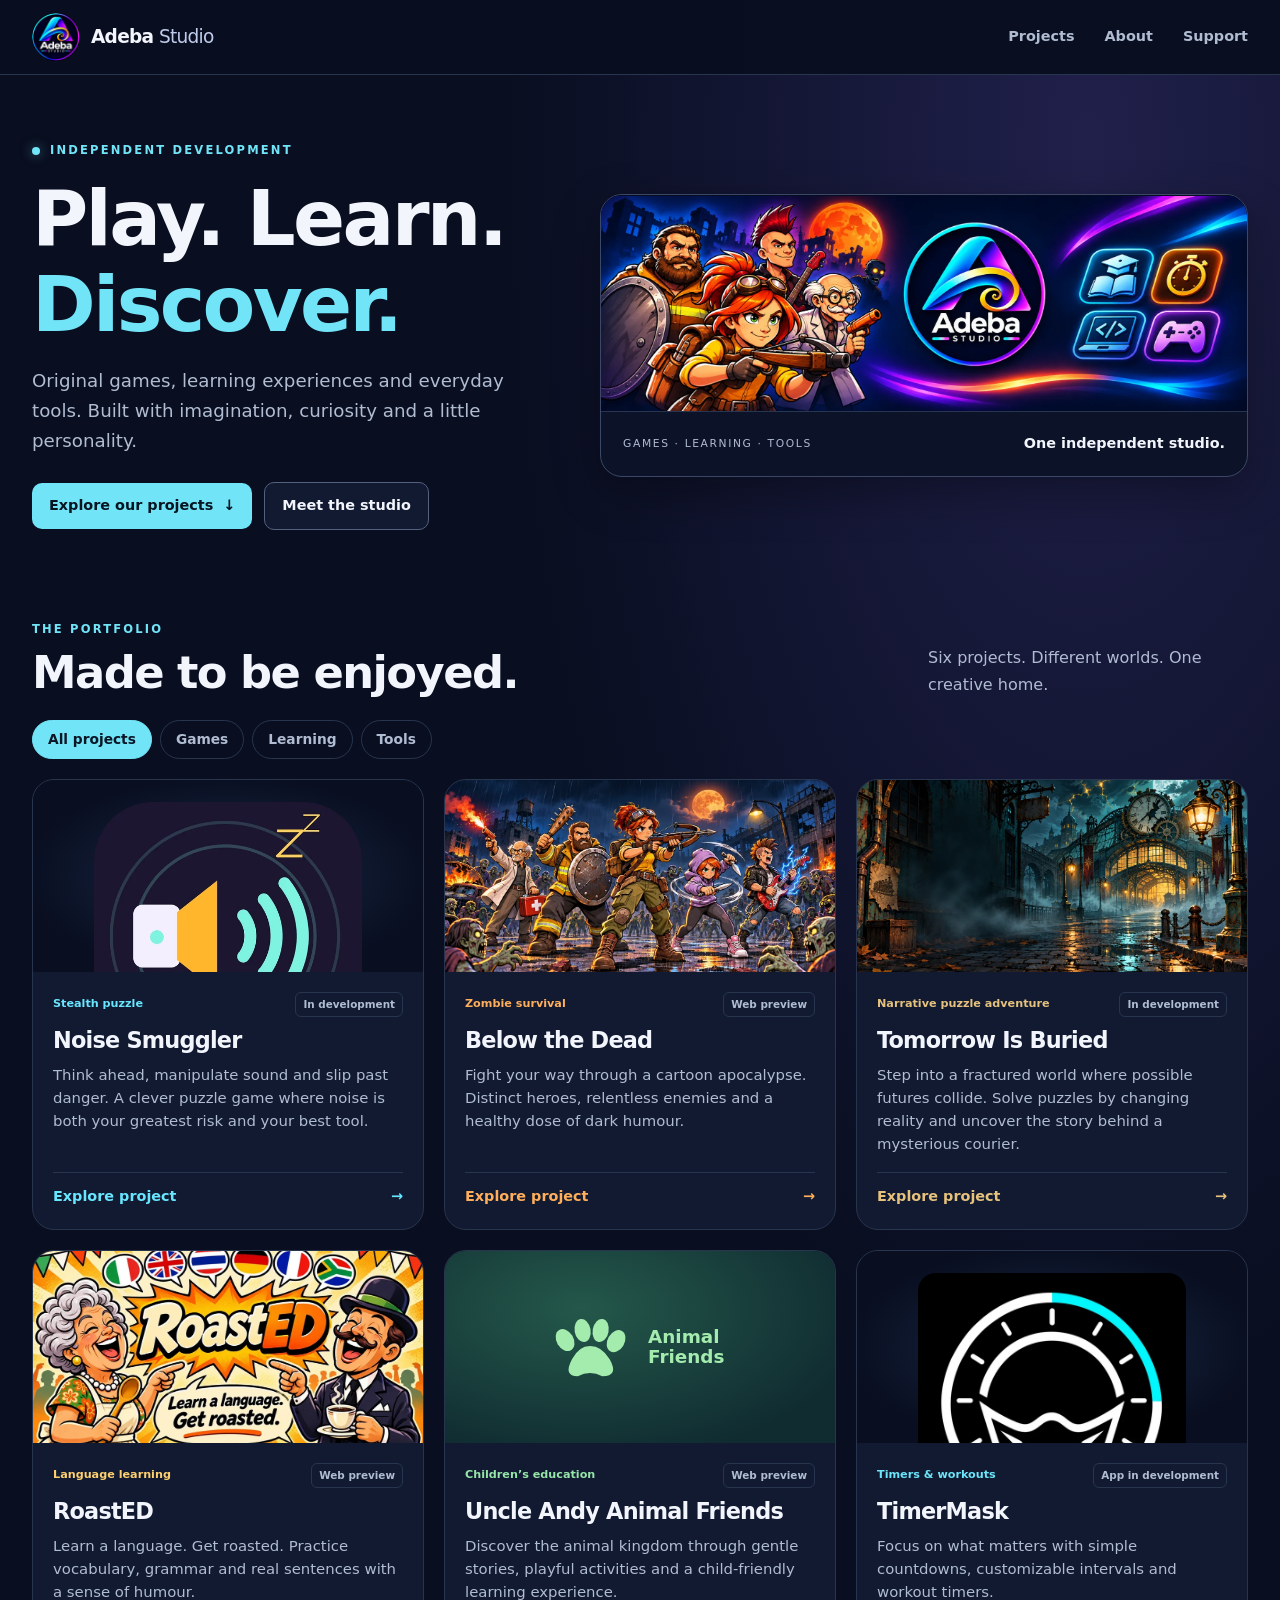
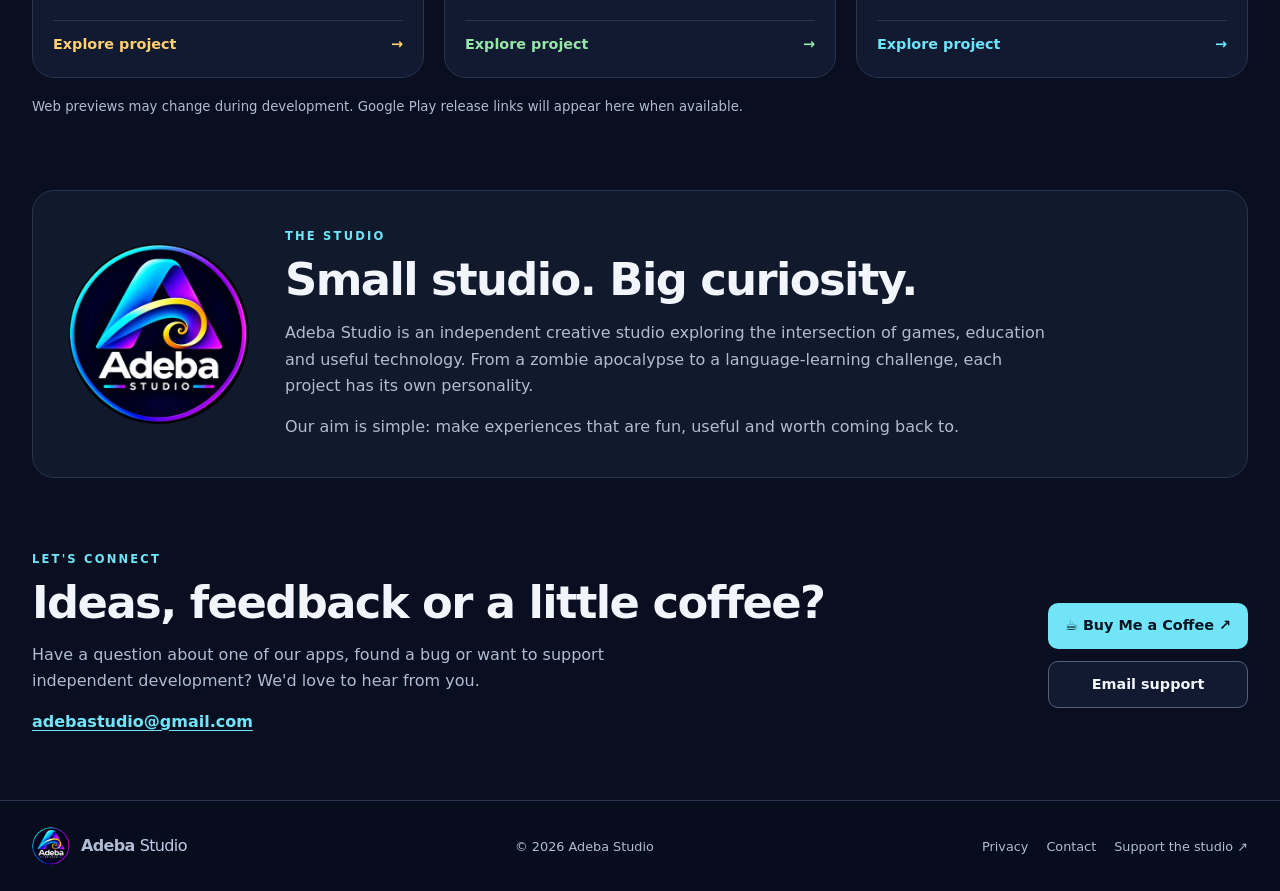
==== commit cb07f824: "Add files via upload" ====
--- a/index.html
+++ b/index.html
@@ -1,905 +1 @@
-<!DOCTYPE html>
-<html lang="en">
-<head>
-    <meta charset="UTF-8">
-    <meta name="viewport" content="width=device-width, initial-scale=1.0, user-scalable=no, maximum-scale=1.0">
-    <title>🩸 GHOSTS 'N ZOMBIES: SPLATTERFALL</title>
-    <style>
-        * { margin: 0; padding: 0; box-sizing: border-box; user-select: none; -webkit-tap-highlight-color: transparent; }
-        body { background: #050002; overflow: hidden; font-family: 'Impact', 'Arial Black', sans-serif; color: #fff; }
-        canvas { display: block; width: 100vw; height: 100vh; touch-action: none; }
-        
-        /* LANDSCAPE LOCK OVERLAY */
-        #rotateDevice {
-            display: none; position: fixed; top: 0; left: 0; right: 0; bottom: 0;
-            background: #0a0005; z-index: 9999; flex-direction: column; align-items: center; justify-content: center;
-            color: #ff0033; text-align: center; padding: 20px;
-        }
-        #rotateDevice h2 { font-size: 2.5rem; margin-bottom: 20px; text-shadow: 0 0 20px #ff0000; }
-        #rotateDevice p { font-size: 1.2rem; color: #ffaaaa; }
-        @media (orientation: portrait) and (max-width: 1024px) {
-            #rotateDevice { display: flex; }
-            #gameCanvas, .overlay, #hud, #bossHud, #weaponUI, #touchControls, #virtualJoystick { display: none !important; }
-        }
-
-        .overlay {
-            position: absolute; top: 0; left: 0; right: 0; bottom: 0;
-            display: flex; flex-direction: column; align-items: center; justify-content: center;
-            background: radial-gradient(circle at center, rgba(40, 5, 10, 0.96) 0%, rgba(5, 0, 2, 0.99) 100%);
-            z-index: 10; backdrop-filter: blur(8px); transition: opacity 0.3s ease;
-        }
-        .hidden { display: none !important; }
-        
-        h1 { font-size: 3.8rem; letter-spacing: 4px; color: #ff0033; text-shadow: 0 0 25px #ff0000, 0 0 50px #880000, 5px 5px 0 #000; margin-bottom: 5px; text-transform: uppercase; text-align: center; }
-        .sub-title { font-size: 1.2rem; color: #ff8800; letter-spacing: 3px; margin-bottom: 20px; text-transform: uppercase; }
-
-        .ui-panel { background: rgba(30, 5, 10, 0.92); border: 2px solid #ff0033; border-radius: 8px; padding: 18px 25px; margin-bottom: 20px; box-shadow: 0 10px 40px rgba(255,0,50,0.3); max-width: 540px; width: 92%; text-align: left; }
-        
-        .btn-group { display: flex; gap: 12px; flex-wrap: wrap; justify-content: center; }
-        .btn { background: linear-gradient(180deg, #880011 0%, #330005 100%); border: 2px solid #ff0033; color: #ffcccc; font-size: 1.2rem; font-weight: bold; padding: 12px 30px; border-radius: 6px; cursor: pointer; text-transform: uppercase; letter-spacing: 2px; box-shadow: 0 6px 0 #1a0002, 0 0 20px rgba(255, 0, 51, 0.5); transition: all 0.1s ease; font-family: inherit; }
-        .btn:hover { background: linear-gradient(180deg, #bb0018 0%, #550009 100%); transform: translateY(-2px); }
-        .btn:active { transform: translateY(4px); box-shadow: 0 1px 0 #1a0002; }
-        .btn-secondary { background: linear-gradient(180deg, #2b2b2b 0%, #111111 100%); border-color: #666; }
-
-        .shop-card { display: flex; justify-content: space-between; align-items: center; background: rgba(20, 2, 5, 0.85); border: 1px solid rgba(255, 0, 51, 0.4); border-radius: 6px; padding: 12px; margin-bottom: 10px; }
-        .shop-info h3 { font-size: 1.05rem; color: #ff3344; }
-        .shop-info p { font-size: 0.82rem; color: #aaa; margin-top: 2px; }
-
-        #hud { position: absolute; top: 15px; left: 15px; z-index: 5; pointer-events: none; }
-        .hud-text { font-size: 1.15rem; color: #ff0033; text-shadow: 2px 2px 0 #000; margin-bottom: 3px; font-weight: bold; }
-        .hp-bar-container { width: 220px; height: 20px; background: rgba(0,0,0,0.9); border: 2px solid #ff0033; border-radius: 4px; overflow: hidden; margin-top: 4px; }
-        .hp-bar-fill { height: 100%; background: linear-gradient(90deg, #660000, #ff0000); width: 100%; transition: width 0.15s ease; }
-
-        #bossHud { position: absolute; top: 15px; left: 50%; transform: translateX(-50%); width: 65%; max-width: 480px; z-index: 5; text-align: center; pointer-events: none; }
-        #bossHpBar { height: 16px; background: rgba(0,0,0,0.9); border: 2px solid #ff0033; border-radius: 4px; overflow: hidden; margin-top: 4px; }
-        #bossHpFill { height: 100%; background: linear-gradient(90deg, #880000, #ff0000); width: 100%; }
-
-        #weaponUI { position: absolute; bottom: 20px; left: 50%; transform: translateX(-50%); display: flex; gap: 14px; z-index: 5; }
-        .weapon-slot { width: 64px; height: 64px; background: rgba(20, 5, 8, 0.9); border: 2px solid #666; border-radius: 8px; display: flex; align-items: center; justify-content: center; font-size: 1.8rem; cursor: pointer; transition: all 0.2s; position: relative; box-shadow: 0 4px 12px rgba(0,0,0,0.8); }
-        .weapon-slot.active { border-color: #ff0033; box-shadow: 0 0 20px rgba(255, 0, 51, 0.9); transform: scale(1.12); }
-        .weapon-key { position: absolute; top: 3px; left: 6px; font-size: 0.75rem; color: #888; font-family: sans-serif; }
-
-        .touch-overlay { position: absolute; top: 0; left: 0; right: 0; bottom: 0; z-index: 6; pointer-events: none; }
-        .touch-zone-left { position: absolute; top: 0; left: 0; width: 50%; height: 100%; pointer-events: auto; }
-        .touch-action-group { position: absolute; bottom: 25px; right: 20px; display: flex; gap: 15px; align-items: flex-end; pointer-events: auto; }
-        .touch-btn { background: rgba(40, 5, 10, 0.85); border: 2px solid rgba(255, 0, 51, 0.8); border-radius: 50%; color: white; display: flex; align-items: center; justify-content: center; backdrop-filter: blur(4px); box-shadow: 0 6px 20px rgba(0,0,0,0.8); font-weight: bold; }
-        .touch-btn:active { background: rgba(255, 0, 51, 0.6); transform: scale(0.92); }
-        .btn-attack { width: 85px; height: 85px; font-size: 2.2rem; border-color: #ff0033; }
-        .btn-jump { width: 68px; height: 68px; font-size: 1.6rem; }
-        .btn-swap { width: 58px; height: 58px; font-size: 1.3rem; }
-
-        #virtualJoystick { position: absolute; width: 85px; height: 85px; border: 2px dashed rgba(255, 0, 51, 0.6); border-radius: 50%; pointer-events: none; transform: translate(-50%, -50%); display: none; z-index: 7; }
-        #joystickKnob { position: absolute; width: 38px; height: 38px; background: rgba(255, 0, 51, 0.85); border-radius: 50%; top: 50%; left: 50%; transform: translate(-50%, -50%); }
-
-        .setting-row { display: flex; justify-content: space-between; align-items: center; margin-bottom: 14px; font-size: 1.1rem; }
-        .setting-row input[type="checkbox"] { width: 24px; height: 24px; cursor: pointer; accent-color: #ff0033; }
-    </style>
-</head>
-<body>
-
-    <!-- Landscape Lock -->
-    <div id="rotateDevice">
-        <h2>🔄 ROTATE DEVICE</h2>
-        <p>This game must be played in Landscape mode.</p>
-    </div>
-
-    <canvas id="gameCanvas"></canvas>
-    <div id="virtualJoystick"><div id="joystickKnob"></div></div>
-
-    <div id="hud" class="hidden">
-        <div class="hud-text" id="scoreTxt">SLAUGHTERED: 0</div>
-        <div class="hud-text" id="soulsTxt">BLOOD: 🩸 0</div>
-        <div class="hud-text" id="distTxt">DEPTH: 0m</div>
-        <div class="hp-bar-container"><div id="hpFill" class="hp-bar-fill"></div></div>
-    </div>
-
-    <div id="bossHud" class="hidden">
-        <div style="color: #ff0033; font-weight: bold; letter-spacing: 2px; text-shadow: 2px 2px 0 #000; font-size: 1rem;">👹 THE CORRUPTED BEHEMOTH 👹</div>
-        <div id="bossHpBar"><div id="bossHpFill"></div></div>
-    </div>
-
-    <div id="weaponUI" class="hidden">
-        <div class="weapon-slot active" id="slot1"><span class="weapon-key">1</span>🔪</div>
-        <div class="weapon-slot" id="slot2"><span class="weapon-key">2</span>🪓</div>
-        <div class="weapon-slot" id="slot3"><span class="weapon-key">3</span>💥</div>
-    </div>
-
-    <div id="startScreen" class="overlay">
-        <h1>SPLATTERFALL</h1>
-        <div class="sub-title">Ghosts 'n Zombies Arcade Gore</div>
-        <div class="ui-panel" style="text-align: center;">
-            <p style="font-size: 1.25rem; color: #ff3344; margin-bottom: 8px;">Total Blood: 🩸 <span id="menuSouls">0</span></p>
-            <p style="font-size: 0.85rem; color: #aaa;">Touch Left Side to Move • Use Right Buttons to Rip & Tear</p>
-        </div>
-        <div class="btn-group">
-            <button id="startBtn" class="btn">ENTER THE HOUSE</button>
-            <button id="shopBtn" class="btn btn-secondary">BERSERKER SHOP 🩸</button>
-            <button id="settingsBtn" class="btn btn-secondary">SETTINGS ⚙️</button>
-        </div>
-    </div>
-
-    <div id="shopScreen" class="overlay hidden">
-        <h1>BERSERKER SHOP</h1>
-        <div class="sub-title">Available Blood: 🩸 <span id="shopSouls">0</span></div>
-        <div class="ui-panel">
-            <div class="shop-card">
-                <div class="shop-info">
-                    <h3>🩸 Max HP (Lvl <span id="lvlHp">0</span>)</h3>
-                    <p>Increases vitality by +20</p>
-                </div>
-                <button id="buyHpBtn" class="btn" style="padding: 6px 16px; font-size: 0.85rem;">10 🩸</button>
-            </div>
-            <div class="shop-card">
-                <div class="shop-info">
-                    <h3>🔪 Violence Level (Lvl <span id="lvlDmg">0</span>)</h3>
-                    <p>Increases weapon carnage & impact damage</p>
-                </div>
-                <button id="buyDmgBtn" class="btn" style="padding: 6px 16px; font-size: 0.85rem;">15 🩸</button>
-            </div>
-            <div class="shop-card">
-                <div class="shop-info">
-                    <h3>👟 Blood Rush (Lvl <span id="lvlSpeed">0</span>)</h3>
-                    <p>Boosts sprint speed & jump power</p>
-                </div>
-                <button id="buySpeedBtn" class="btn" style="padding: 6px 16px; font-size: 0.85rem;">12 🩸</button>
-            </div>
-        </div>
-        <button id="closeShopBtn" class="btn">MAIN MENU</button>
-    </div>
-
-    <div id="settingsScreen" class="overlay hidden">
-        <h1>SETTINGS</h1>
-        <div class="ui-panel">
-            <div class="setting-row">
-                <label for="cfgAudio">Master SFX & Music</label>
-                <input type="checkbox" id="cfgAudio" checked>
-            </div>
-            <div class="setting-row">
-                <label for="cfgShake">Screen Shake FX</label>
-                <input type="checkbox" id="cfgShake" checked>
-            </div>
-            <div class="setting-row">
-                <label for="cfgGore">Extreme Gore & Blood FX</label>
-                <input type="checkbox" id="cfgGore" checked>
-            </div>
-        </div>
-        <button id="closeSettingsBtn" class="btn">BACK TO MENU</button>
-    </div>
-
-    <div id="gameOverScreen" class="overlay hidden">
-        <h1 style="color: #ff0000; text-shadow: 0 0 40px #880000;">SPLATTERED</h1>
-        <div class="ui-panel" style="text-align: center;">
-            <p style="font-size: 1.25rem;">Monsters Slain: <span id="finalScore">0</span></p>
-            <p style="font-size: 1.25rem; margin-top: 6px;">Blood Harvested: 🩸 <span id="runSouls">0</span></p>
-            <p style="font-size: 1.05rem; color: #aaa; margin-top: 8px;">Depth Reached: <span id="finalDist">0</span>m</p>
-        </div>
-        <div class="btn-group">
-            <button id="retryBtn" class="btn">TRY AGAIN</button>
-            <button id="adReviveBtn" class="btn btn-secondary" style="border-color: #ff0033; color: #ff0033;">📺 REVIVE (AD)</button>
-        </div>
-    </div>
-
-    <div id="touchControls" class="touch-overlay hidden">
-        <div id="touchLeftZone" class="touch-zone-left"></div>
-        <div class="touch-action-group">
-            <div id="btnSwap" class="touch-btn btn-swap">🔄</div>
-            <div id="btnJump" class="touch-btn btn-jump">▲</div>
-            <div id="btnAttack" class="touch-btn btn-attack">⚔️</div>
-        </div>
-    </div>
-
-<script>
-    // --- SAVE DATA ---
-    const SaveData = {
-        souls: 0, lvlHp: 0, lvlDmg: 0, lvlSpeed: 0,
-        load() { const d = localStorage.getItem('splatter_save'); if (d) Object.assign(this, JSON.parse(d)); this.updateUI(); },
-        save() { localStorage.setItem('splatter_save', JSON.stringify({ souls: this.souls, lvlHp: this.lvlHp, lvlDmg: this.lvlDmg, lvlSpeed: this.lvlSpeed })); this.updateUI(); },
-        updateUI() {
-            document.getElementById('menuSouls').innerText = this.souls;
-            document.getElementById('shopSouls').innerText = this.souls;
-            document.getElementById('lvlHp').innerText = this.lvlHp;
-            document.getElementById('lvlDmg').innerText = this.lvlDmg;
-            document.getElementById('lvlSpeed').innerText = this.lvlSpeed;
-            document.getElementById('buyHpBtn').innerText = `${(this.lvlHp + 1) * 10} 🩸`;
-            document.getElementById('buyDmgBtn').innerText = `${(this.lvlDmg + 1) * 15} 🩸`;
-            document.getElementById('buySpeedBtn').innerText = `${(this.lvlSpeed + 1) * 12} 🩸`;
-        }
-    };
-    SaveData.load();
-
-    const config = {
-        audio: true, shake: true, gore: true,
-        load() {
-            const s = localStorage.getItem('splatter_cfg');
-            if (s) Object.assign(this, JSON.parse(s));
-            document.getElementById('cfgAudio').checked = this.audio;
-            document.getElementById('cfgShake').checked = this.shake;
-            document.getElementById('cfgGore').checked = this.gore;
-        },
-        save() {
-            this.audio = document.getElementById('cfgAudio').checked;
-            this.shake = document.getElementById('cfgShake').checked;
-            this.gore = document.getElementById('cfgGore').checked;
-            localStorage.setItem('splatter_cfg', JSON.stringify({ audio: this.audio, shake: this.shake, gore: this.gore }));
-        }
-    };
-    config.load();
-
-    // --- SYNTHETIC AUDIO ENGINE ---
-    class SoundEngine {
-        constructor() { this.ctx = null; }
-        init() {
-            if (!this.ctx) { const AC = window.AudioContext || window.webkitAudioContext; if (AC) this.ctx = new AC(); }
-            if (this.ctx && this.ctx.state === 'suspended') this.ctx.resume();
-        }
-        playTone(f, t, d, v=0.1, s=null) {
-            if (!config.audio || !this.ctx) return;
-            try {
-                const o = this.ctx.createOscillator(), g = this.ctx.createGain();
-                o.type = t; o.frequency.setValueAtTime(f, this.ctx.currentTime);
-                if (s) o.frequency.exponentialRampToValueAtTime(s, this.ctx.currentTime + d);
-                g.gain.setValueAtTime(v, this.ctx.currentTime);
-                g.gain.exponentialRampToValueAtTime(0.001, this.ctx.currentTime + d);
-                o.connect(g); g.connect(this.ctx.destination); o.start(); o.stop(this.ctx.currentTime + d);
-            } catch(e) {}
-        }
-        playNoise(d, v=0.2) {
-            if (!config.audio || !this.ctx) return;
-            try {
-                const bS = this.ctx.sampleRate * d, b = this.ctx.createBuffer(1, bS, this.ctx.sampleRate), dt = b.getChannelData(0);
-                for (let i = 0; i < bS; i++) dt[i] = Math.random() * 2 - 1;
-                const n = this.ctx.createBufferSource(); n.buffer = b;
-                const g = this.ctx.createGain(); g.gain.setValueAtTime(v, this.ctx.currentTime);
-                g.gain.exponentialRampToValueAtTime(0.01, this.ctx.currentTime + d);
-                n.connect(g); g.connect(this.ctx.destination); n.start();
-            } catch(e) {}
-        }
-        playJump() { this.playTone(120, 'sawtooth', 0.12, 0.1, 280); }
-        playSlash() { this.playNoise(0.08, 0.3); this.playTone(400, 'sawtooth', 0.1, 0.1, 100); }
-        playShotgun() { this.playNoise(0.25, 0.5); this.playTone(80, 'sawtooth', 0.25, 0.3, 30); }
-        playHit() { this.playNoise(0.1, 0.35); }
-        playDeath() { this.playTone(90, 'sawtooth', 0.4, 0.2, 25); this.playNoise(0.3, 0.25); }
-        playRoar() { this.playTone(60, 'sawtooth', 0.9, 0.5, 20); this.playNoise(0.8, 0.4); }
-    }
-    const sound = new SoundEngine();
-
-    // --- PROCEDURAL MUSIC ENGINE ---
-    class MusicEngine {
-        constructor() {
-            this.ctx = null; this.isPlaying = false; this.tempo = 90;
-            this.nextNoteTime = 0; this.currentStep = 0;
-            this.lookahead = 25.0; this.scheduleAheadTime = 0.1; this.timerID = null;
-        }
-        init() {
-            if (!this.ctx) { const AC = window.AudioContext || window.webkitAudioContext; if (AC) this.ctx = new AC(); }
-            if (this.ctx && this.ctx.state === 'suspended') this.ctx.resume();
-        }
-        start() {
-            if (this.isPlaying || !config.audio) return;
-            this.init(); this.isPlaying = true; this.currentStep = 0;
-            this.nextNoteTime = this.ctx.currentTime; this.scheduler();
-        }
-        stop() { this.isPlaying = false; if (this.timerID) clearTimeout(this.timerID); }
-        scheduler() {
-            if (!this.isPlaying) return;
-            while (this.nextNoteTime < this.ctx.currentTime + this.scheduleAheadTime) {
-                this.playStep(this.currentStep, this.nextNoteTime);
-                this.advanceStep();
-            }
-            this.timerID = setTimeout(() => this.scheduler(), this.lookahead);
-        }
-        advanceStep() {
-            const secondsPerBeat = 60.0 / this.tempo;
-            this.nextNoteTime += 0.25 * secondsPerBeat;
-            this.currentStep = (this.currentStep + 1) % 16;
-        }
-        playStep(step, time) {
-            if (!this.ctx) return;
-            if (step === 0 || step === 3 || step === 6 || step === 10 || step === 12) this.playKick(time);
-            if (step === 4 || step === 12) this.playSnare(time);
-            if (step % 2 === 0) this.playHat(time);
-            if (step === 0 || step === 6 || step === 8 || step === 14) this.playBass(time, step);
-        }
-        playKick(time) {
-            const osc = this.ctx.createOscillator(), gain = this.ctx.createGain();
-            osc.connect(gain); gain.connect(this.ctx.destination);
-            osc.frequency.setValueAtTime(150, time); osc.frequency.exponentialRampToValueAtTime(40, time + 0.12);
-            gain.gain.setValueAtTime(0.8, time); gain.gain.exponentialRampToValueAtTime(0.01, time + 0.4);
-            osc.start(time); osc.stop(time + 0.4);
-        }
-        playSnare(time) {
-            const bS = this.ctx.sampleRate * 0.2, b = this.ctx.createBuffer(1, bS, this.ctx.sampleRate), dt = b.getChannelData(0);
-            for (let i = 0; i < bS; i++) dt[i] = Math.random() * 2 - 1;
-            const noise = this.ctx.createBufferSource(); noise.buffer = b;
-            const filter = this.ctx.createBiquadFilter(); filter.type = 'bandpass'; filter.frequency.value = 1800;
-            const gain = this.ctx.createGain(); noise.connect(filter); filter.connect(gain); gain.connect(this.ctx.destination);
-            gain.gain.setValueAtTime(0.4, time); gain.gain.exponentialRampToValueAtTime(0.01, time + 0.15);
-            noise.start(time);
-        }
-        playHat(time) {
-            const bS = this.ctx.sampleRate * 0.05, b = this.ctx.createBuffer(1, bS, this.ctx.sampleRate), dt = b.getChannelData(0);
-            for (let i = 0; i < bS; i++) dt[i] = Math.random() * 2 - 1;
-            const noise = this.ctx.createBufferSource(); noise.buffer = b;
-            const filter = this.ctx.createBiquadFilter(); filter.type = 'highpass'; filter.frequency.value = 8000;
-            const gain = this.ctx.createGain(); noise.connect(filter); filter.connect(gain); gain.connect(this.ctx.destination);
-            gain.gain.setValueAtTime(0.15, time); gain.gain.exponentialRampToValueAtTime(0.01, time + 0.03);
-            noise.start(time);
-        }
-        playBass(time, step) {
-            const osc = this.ctx.createOscillator(), gain = this.ctx.createGain();
-            osc.connect(gain); gain.connect(this.ctx.destination); osc.type = 'sawtooth';
-            let freq = 73.42; if (step === 6) freq = 65.41; if (step === 8) freq = 58.27;
-            osc.frequency.setValueAtTime(freq, time);
-            gain.gain.setValueAtTime(0.2, time); gain.gain.exponentialRampToValueAtTime(0.01, time + 0.2);
-            osc.start(time); osc.stop(time + 0.2);
-        }
-    }
-    const music = new MusicEngine();
-
-    // --- SETUP ---
-    const canvas = document.getElementById('gameCanvas');
-    const ctx = canvas.getContext('2d');
-    
-    let width, height, GROUND_Y;
-    function resize() {
-        width = window.innerWidth; height = window.innerHeight;
-        canvas.width = width; canvas.height = height;
-        GROUND_Y = height - 85;
-    }
-    window.addEventListener('resize', resize);
-    resize();
-
-    const isMobile = 'ontouchstart' in window || navigator.maxTouchPoints > 0;
-    if (isMobile) document.getElementById('touchControls').classList.remove('hidden');
-
-    // --- GAME STATE ---
-    let gameActive = false, hitStop = 0, screenFlash = 0;
-    let score = 0, runSouls = 0, cameraX = 0, globalTime = 0, screenShake = 0;
-    let combo = 0, comboTimer = 0;
-
-    let zombies = [], projectiles = [], particles = [], floatingTexts = [], platforms = [], decals = [];
-    let boss = null;
-    let bossSpawned = false;
-    const GRAVITY = 0.65;
-
-    const player = {
-        x: 100, y: 0, vx: 0, vy: 0, width: 34, height: 54,
-        speed: 6.5, jumpPower: -14, isGrounded: true, facing: 1,
-        hp: 100, maxHp: 100, hitFlash: 0, attackCooldown: 0, attackAnim: 0,
-        weapon: 1, enraged: false
-    };
-
-    const keys = { a: false, d: false, jumpPressed: false };
-    let joystickActive = false;
-    let joystickOrigin = { x: 0, y: 0 };
-    let joystickCurrent = { x: 0, y: 0 };
-
-    // --- INIT ---
-    function resetGame() {
-        sound.init(); music.start();
-        gameActive = true; score = 0; runSouls = 0; cameraX = 0; globalTime = 0; screenShake = 0; combo = 0; hitStop = 0; screenFlash = 0;
-        bossSpawned = false;
-        
-        player.maxHp = 100 + SaveData.lvlHp * 20; player.hp = player.maxHp;
-        player.speed = 6.5 + SaveData.lvlSpeed * 0.6; player.jumpPower = -14 - SaveData.lvlSpeed * 0.4;
-        player.x = 100; player.y = GROUND_Y - player.height; player.vx = 0; player.vy = 0;
-        player.weapon = 1; player.enraged = false; player.attackAnim = 0;
-
-        zombies = []; projectiles = []; particles = []; floatingTexts = []; decals = []; boss = null;
-
-        platforms = [
-            { x: 450, y: GROUND_Y - 140, w: 200, h: 22 },
-            { x: 850, y: GROUND_Y - 240, w: 180, h: 22 },
-            { x: 1250, y: GROUND_Y - 130, w: 220, h: 22 }
-        ];
-
-        hideOverlays();
-        document.getElementById('hud').classList.remove('hidden');
-        document.getElementById('weaponUI').classList.remove('hidden');
-        updateWeaponUI();
-    }
-
-    function hideOverlays() {
-        music.stop();
-        document.getElementById('startScreen').classList.add('hidden');
-        document.getElementById('shopScreen').classList.add('hidden');
-        document.getElementById('settingsScreen').classList.add('hidden');
-        document.getElementById('gameOverScreen').classList.add('hidden');
-        document.getElementById('bossHud').classList.add('hidden');
-    }
-
-    function gameOver() {
-        gameActive = false; music.stop();
-        SaveData.souls += runSouls; SaveData.save();
-        document.getElementById('finalScore').innerText = score;
-        document.getElementById('runSouls').innerText = runSouls;
-        document.getElementById('finalDist').innerText = Math.floor(player.x / 10);
-        document.getElementById('hud').classList.add('hidden');
-        document.getElementById('weaponUI').classList.add('hidden');
-        document.getElementById('bossHud').classList.add('hidden');
-        document.getElementById('gameOverScreen').classList.remove('hidden');
-    }
-
-    function revivePlayer() {
-        music.start(); gameActive = true;
-        player.hp = player.maxHp * 0.5; player.hitFlash = 60; player.y -= 100; 
-        zombies = [];
-        if (boss) { boss.hp = boss.maxHp; boss.state = 'flying'; }
-        document.getElementById('gameOverScreen').classList.add('hidden');
-        document.getElementById('hud').classList.remove('hidden');
-        document.getElementById('weaponUI').classList.remove('hidden');
-        if (boss) document.getElementById('bossHud').classList.remove('hidden');
-        addFloatingText("REVIVED!", player.x, player.y - 30, '#00ff00', 30);
-    }
-
-    function updateWeaponUI() {
-        document.querySelectorAll('.weapon-slot').forEach(el => el.classList.remove('active'));
-        document.getElementById(`slot${player.weapon}`).classList.add('active');
-    }
-
-    function addFloatingText(txt, x, y, color = '#fff', size = 20) {
-        floatingTexts.push({ txt, x, y, color, size, vy: -2, life: 1.0 });
-    }
-
-    // --- COMBAT & SPAWNING ---
-    function spawnZombie() {
-        if (boss) return;
-        let spawnX = player.x + width + 80;
-        let zType = Math.random();
-        let type = zType < 0.35 ? 1 : (zType > 0.8 ? 2 : 0);
-        let hp = type === 2 ? 5 : 1;
-        let w = type === 2 ? 46 : (type === 1 ? 38 : 30);
-        let h = type === 2 ? 65 : (type === 1 ? 26 : 50);
-        let speed = type === 1 ? 3.8 : (type === 2 ? 1.1 : 1.9);
-
-        zombies.push({ type, x: spawnX, y: GROUND_Y - h, vx: -speed, vy: 0, width: w, height: h, speed, hp, maxHp: hp, anim: Math.random() * 10 });
-
-        if (!boss && !bossSpawned && Math.floor(player.x / 10) >= 100) {
-            sound.playRoar();
-            boss = { x: player.x + width + 150, y: GROUND_Y - 240, vx: -1.5, vy: 0, width: 145, height: 115, hp: 70, maxHp: 70, state: 'flying', timer: 0, hitFlash: 0, anim: 0 };
-            bossSpawned = true;
-            document.getElementById('bossHud').classList.remove('hidden');
-            addFloatingText("BEHEMOTH AWAKENS!", player.x + width / 3, height / 3, '#ff0033', 32);
-            if (config.shake) screenShake = 30;
-        }
-    }
-
-    function attack() {
-        if (player.attackCooldown > 0 || !gameActive) return;
-        let dmgBonus = SaveData.lvlDmg * 0.5;
-        player.attackAnim = 12;
-
-        if (player.weapon === 1) { // Spiked Knuckles Slash
-            player.attackCooldown = 10; sound.playSlash();
-            projectiles.push({ x: player.x + (player.facing === 1 ? player.width : -15), y: player.y + 15, vx: player.facing * 18, vy: 0, type: 'slash', dmg: 1.5 + dmgBonus, width: 25, height: 25, life: 12 });
-        } else if (player.weapon === 2) { // Meat Cleaver Chopper
-            player.attackCooldown = 22; sound.playSlash();
-            projectiles.push({ x: player.x + (player.facing === 1 ? player.width : -25), y: player.y + 5, vx: player.facing * 13, vy: -5, type: 'cleaver', dmg: 3.5 + dmgBonus, width: 32, height: 32, life: 60, rot: 0 });
-            if (config.shake) screenShake = 5;
-        } else if (player.weapon === 3) { // Shotgun Blast
-            player.attackCooldown = 28; sound.playShotgun();
-            if (config.shake) screenShake = 12;
-            screenFlash = 5;
-            for (let i = -2; i <= 2; i++) {
-                projectiles.push({ x: player.x + (player.facing === 1 ? player.width : -10), y: player.y + 20, vx: player.facing * 20, vy: i * 2.2, type: 'pellet', dmg: 1.2 + dmgBonus, width: 8, height: 8, life: 30 });
-            }
-        }
-    }
-
-    // --- UPDATE LOOP ---
-    function update() {
-        if (!gameActive) return;
-        if (hitStop > 0) { hitStop--; return; }
-
-        globalTime++;
-        if (config.shake && screenShake > 0) screenShake *= 0.88;
-        if (player.attackAnim > 0) player.attackAnim--;
-        if (screenFlash > 0) screenFlash--;
-
-        if (!player.enraged && player.hp < player.maxHp * 0.4) {
-            player.enraged = true; sound.playRoar();
-            if (config.shake) screenShake = 20;
-            addFloatingText("BLOOD RAGE ENRAGE!", player.x, player.y - 20, '#ff0000', 24);
-        }
-
-        let speedMult = player.enraged ? 1.2 : 1.0;
-        let moveX = 0;
-
-        if (joystickActive) {
-            let dx = joystickCurrent.x - joystickOrigin.x;
-            if (Math.abs(dx) > 10) moveX = dx > 0 ? 1 : -1;
-        } else {
-            if (keys.a) moveX -= 1;
-            if (keys.d) moveX += 1;
-        }
-
-        if (moveX !== 0) { player.vx = moveX * player.speed * speedMult; player.facing = moveX; } 
-        else { player.vx *= 0.7; }
-
-        if (keys.jumpPressed && player.isGrounded) {
-            player.vy = player.jumpPower; player.isGrounded = false; sound.playJump();
-        }
-        keys.jumpPressed = false;
-
-        player.vy += GRAVITY; player.x += player.vx; player.y += player.vy;
-
-        if (player.attackCooldown > 0) player.attackCooldown--;
-        if (player.hitFlash > 0) player.hitFlash--;
-        if (comboTimer > 0) { comboTimer--; if (comboTimer <= 0) combo = 0; }
-
-        let targetCamX = player.x - width * 0.32;
-        if (targetCamX < 0) targetCamX = 0;
-        cameraX += (targetCamX - cameraX) * 0.12;
-
-        player.isGrounded = false;
-        if (player.y + player.height >= GROUND_Y) { player.y = GROUND_Y - player.height; player.vy = 0; player.isGrounded = true; }
-        
-        platforms.forEach(p => {
-            if (player.vy >= 0 && player.x + player.width - 6 > p.x && player.x + 6 < p.x + p.w &&
-                player.y + player.height >= p.y && player.y + player.height <= p.y + p.h + player.vy) {
-                player.y = p.y - player.height; player.vy = 0; player.isGrounded = true;
-            }
-        });
-
-        let lastP = platforms[platforms.length - 1];
-        if (lastP.x < player.x + width + 300) {
-            let nx = lastP.x + 240 + Math.random() * 200;
-            platforms.push({ x: nx, y: GROUND_Y - (110 + Math.random() * 150), w: 160 + Math.random() * 100, h: 22 });
-            if (platforms.length > 8) platforms.shift();
-        }
-
-        for (let i = projectiles.length - 1; i >= 0; i--) {
-            const pr = projectiles[i];
-            pr.x += pr.vx; pr.y += pr.vy; pr.life--;
-            if (pr.type === 'cleaver') { pr.vy += GRAVITY * 0.5; pr.rot += 0.3; }
-
-            if (pr.life <= 0 || pr.x < cameraX - 100 || pr.x > cameraX + width + 100) { projectiles.splice(i, 1); continue; }
-            let hit = false;
-
-            if (boss && pr.x + pr.width > boss.x && pr.x < boss.x + boss.width && pr.y + pr.height > boss.y && pr.y < boss.y + boss.height) {
-                boss.hp -= pr.dmg; boss.hitFlash = 6; hit = true; sound.playHit(); hitStop = 3;
-                if (config.shake) screenShake = 10;
-                addFloatingText(`-${Math.floor(pr.dmg)}`, pr.x, pr.y, '#ff0033', 18);
-                
-                if (boss.hp <= 0) {
-                    score += 50; runSouls += 50; sound.playDeath();
-                    addFloatingText("BEHEMOTH SLAUGHTERED! +50 🩸", boss.x, boss.y, '#ff0033', 32);
-                    if (config.gore) {
-                        for(let k=0; k<60; k++) particles.push({ x: boss.x+70, y: boss.y+55, vx: (Math.random()-0.5)*24, vy: (Math.random()-0.5)*24, life: 1.5, color: '#880000', size: 6 });
-                    }
-                    boss = null; document.getElementById('bossHud').classList.add('hidden');
-                }
-                projectiles.splice(i, 1); continue;
-            }
-
-            for (let j = zombies.length - 1; j >= 0; j--) {
-                const z = zombies[j];
-                if (pr.x + pr.width > z.x && pr.x < z.x + z.width && pr.y + pr.height > z.y && pr.y < z.y + z.height) {
-                    z.hp -= pr.dmg; sound.playHit(); hitStop = 2;
-                    if (config.shake) screenShake = 6;
-                    if (config.gore) {
-                        for(let k=0; k<12; k++) particles.push({ x: z.x+15, y: z.y+15, vx: (Math.random()-0.5)*14, vy: (Math.random()-0.5)*14, life: 1, color: Math.random()<0.3?'#4d6e36':'#880000', size: 4 });
-                    }
-                    if (z.hp <= 0) {
-                        score++; runSouls += 2; combo++; comboTimer = 120;
-                        sound.playDeath();
-                        if (config.gore && Math.random() < 0.6) decals.push({ x: z.x + 10, y: GROUND_Y - 5, type: Math.random()<0.5?'blood':'guts' });
-                        if (combo > 1) addFloatingText(`${combo}x CARNAGE!`, z.x, z.y - 10, '#ffcc00', 22);
-                        zombies.splice(j, 1);
-                    }
-                    if (pr.type !== 'slash') hit = true;
-                    break;
-                }
-            }
-            if (hit) projectiles.splice(i, 1);
-        }
-
-        for (let i = zombies.length - 1; i >= 0; i--) {
-            const z = zombies[i];
-            z.vx = (player.x < z.x) ? -z.speed : z.speed;
-            z.vy += GRAVITY; z.x += z.vx; z.y += z.vy;
-            if (z.y + z.height >= GROUND_Y) { z.y = GROUND_Y - z.height; z.vy = 0; }
-
-            if (player.x + player.width - 6 > z.x && player.x + 6 < z.x + z.width && player.y + player.height > z.y && player.y < z.y + z.height) {
-                let incomingDmg = (z.type === 2 ? 20 : 12);
-                player.hp -= incomingDmg; player.hitFlash = 12;
-                if (config.shake) screenShake = 15;
-                player.vx = (player.x < z.x) ? -10 : 10; player.vy = -4;
-                if (player.hp <= 0) { gameOver(); return; }
-            }
-            if (z.x < cameraX - 400) zombies.splice(i, 1);
-        }
-
-        if (boss) {
-            boss.timer++; if (boss.hitFlash > 0) boss.hitFlash--;
-            document.getElementById('bossHpFill').style.width = `${Math.max(0, (boss.hp / boss.maxHp) * 100)}%`;
-
-            if (boss.state === 'flying') {
-                boss.x += (player.x + 180 - boss.x) * 0.04;
-                boss.y = GROUND_Y - 220 + Math.sin(globalTime * 0.05) * 35;
-                if (boss.timer > 140) { boss.state = 'diving'; boss.timer = 0; }
-            } else if (boss.state === 'diving') {
-                boss.x += (player.x < boss.x) ? -5.5 : 5.5;
-                if (Math.abs(boss.x - player.x) < 80) boss.vy += GRAVITY * 1.5;
-                if (boss.y + boss.height >= GROUND_Y) { boss.y = GROUND_Y - boss.height; boss.state = 'breathing'; boss.timer = 0; if (config.shake) screenShake = 22; }
-            } else if (boss.state === 'breathing') {
-                if (boss.timer % 6 === 0 && config.gore) {
-                    particles.push({ x: boss.x + 10, y: boss.y + 30, vx: -8, vy: (Math.random()-0.5)*2, life: 0.8, color: '#ff0033', size: 8 });
-                }
-                if (boss.timer > 70) { boss.state = 'flying'; boss.timer = 0; }
-            }
-
-            if (player.x + player.width > boss.x && player.x < boss.x + boss.width && player.y + player.height > boss.y && player.y < boss.y + boss.height) {
-                player.hp -= 2.5; player.hitFlash = 8;
-                if (player.hp <= 0) { gameOver(); return; }
-            }
-        }
-
-        if (globalTime % Math.max(26, 80 - Math.floor(score/5)*4) === 0 && !boss) spawnZombie();
-
-        for (let i = particles.length - 1; i >= 0; i--) {
-            let p = particles[i]; p.x += p.vx; p.y += p.vy; p.vy += GRAVITY * 0.3; p.life -= 0.025;
-            if (p.life <= 0) particles.splice(i, 1);
-        }
-        for (let i = floatingTexts.length - 1; i >= 0; i--) {
-            let ft = floatingTexts[i]; ft.y += ft.vy; ft.life -= 0.02;
-            if (ft.life <= 0) floatingTexts.splice(i, 1);
-        }
-        if (decals.length > 40) decals.shift();
-
-        document.getElementById('scoreTxt').innerText = `SLAUGHTERED: ${score}`;
-        document.getElementById('soulsTxt').innerText = `BLOOD: 🩸 ${runSouls}`;
-        document.getElementById('distTxt').innerText = `DEPTH: ${Math.floor(player.x / 10)}m`;
-        document.getElementById('hpFill').style.width = `${Math.max(0, (player.hp / player.maxHp) * 100)}%`;
-    }
-
-    // --- MODERN HD RENDERING ---
-    function draw() {
-        ctx.save();
-        if (config.shake && screenShake > 0) ctx.translate((Math.random() - 0.5) * screenShake, (Math.random() - 0.5) * screenShake);
-
-        // Modern HD Sky
-        let skyGrad = ctx.createLinearGradient(0, 0, 0, height);
-        skyGrad.addColorStop(0, '#0a0b10'); skyGrad.addColorStop(0.5, '#1c0f1a'); skyGrad.addColorStop(1, '#3d0815');
-        ctx.fillStyle = skyGrad; ctx.fillRect(0, 0, width, height);
-
-        // Glowing Moon with Craters
-        ctx.save();
-        ctx.shadowColor = '#ff0033'; ctx.shadowBlur = 80;
-        ctx.fillStyle = '#ff1a40';
-        ctx.beginPath(); ctx.arc(width - 160, 120, 60, 0, Math.PI*2); ctx.fill();
-        ctx.shadowBlur = 0;
-        ctx.fillStyle = '#990022';
-        ctx.beginPath(); ctx.arc(width - 175, 105, 12, 0, Math.PI*2); ctx.fill();
-        ctx.beginPath(); ctx.arc(width - 140, 135, 18, 0, Math.PI*2); ctx.fill();
-        ctx.beginPath(); ctx.arc(width - 180, 140, 8, 0, Math.PI*2); ctx.fill();
-        ctx.restore();
-
-        ctx.save();
-        ctx.translate(-cameraX, 0);
-
-        // Ground with Glowing Edge
-        ctx.fillStyle = '#0a0408'; ctx.fillRect(cameraX - 100, GROUND_Y, width + 200, height - GROUND_Y);
-        ctx.fillStyle = '#ff0033'; ctx.shadowColor = '#ff0033'; ctx.shadowBlur = 15;
-        ctx.fillRect(cameraX - 100, GROUND_Y, width + 200, 4); ctx.shadowBlur = 0;
-
-        // Platforms (Rounded with Glowing Edges)
-        platforms.forEach(p => {
-            ctx.fillStyle = '#1a0d15';
-            ctx.beginPath(); ctx.roundRect(p.x, p.y, p.w, p.h, 8); ctx.fill();
-            ctx.strokeStyle = '#ff0033'; ctx.lineWidth = 2; ctx.shadowColor = '#ff0033'; ctx.shadowBlur = 10;
-            ctx.stroke(); ctx.shadowBlur = 0;
-        });
-
-        // Decals (Blood & Guts)
-        decals.forEach(d => {
-            ctx.fillStyle = 'rgba(136, 0, 0, 0.6)';
-            ctx.beginPath(); ctx.ellipse(d.x, d.y, 16, 5, 0, 0, Math.PI*2); ctx.fill();
-        });
-
-        // Projectiles with Glow
-        projectiles.forEach(pr => {
-            ctx.save();
-            ctx.shadowColor = pr.type === 'cleaver' ? '#ffffff' : (pr.type === 'slash' ? '#ff0033' : '#ffcc00');
-            ctx.shadowBlur = 15; ctx.fillStyle = ctx.shadowColor;
-            if (pr.type === 'cleaver') {
-                ctx.translate(pr.x + 16, pr.y + 16); ctx.rotate(pr.rot);
-                ctx.beginPath(); ctx.arc(0, 0, 16, 0, Math.PI*2); ctx.fill();
-            } else {
-                ctx.beginPath(); ctx.roundRect(pr.x, pr.y, pr.width, pr.height, 5); ctx.fill();
-            }
-            ctx.restore();
-        });
-
-        // Modern Zombies (Rounded, Shaded, Glowing Eyes)
-        zombies.forEach(z => {
-            ctx.save();
-            // Drop Shadow
-            ctx.fillStyle = 'rgba(0,0,0,0.6)';
-            ctx.beginPath(); ctx.ellipse(z.x + z.width/2, GROUND_Y - 5, z.width/2, 6, 0, 0, Math.PI*2); ctx.fill();
-            
-            // Zombie Body
-            let bodyGrad = ctx.createLinearGradient(z.x, z.y, z.x, z.y + z.height);
-            bodyGrad.addColorStop(0, z.type === 2 ? '#5a1a24' : '#2b471c');
-            bodyGrad.addColorStop(1, '#120508');
-            ctx.fillStyle = bodyGrad;
-            ctx.beginPath(); ctx.roundRect(z.x, z.y, z.width, z.height, 12); ctx.fill();
-            
-            // Glowing Eyes
-            ctx.fillStyle = '#ff0000'; ctx.shadowColor = '#ff0000'; ctx.shadowBlur = 10;
-            ctx.beginPath(); ctx.arc(z.x + (z.vx < 0 ? 8 : z.width - 8), z.y + 12, 4, 0, Math.PI*2); ctx.fill();
-            ctx.restore();
-        });
-
-        // Modern Boss (Demonic Floating Skull)
-        if (boss) {
-            ctx.save();
-            ctx.translate(boss.x + boss.width/2, boss.y + boss.height/2);
-            let pulse = Math.sin(globalTime * 0.1) * 0.1 + 1;
-            ctx.scale(pulse, pulse);
-            
-            // Boss Aura
-            ctx.shadowColor = '#ff0033'; ctx.shadowBlur = 50;
-            ctx.fillStyle = boss.hitFlash > 0 ? '#ffffff' : '#330008';
-            ctx.beginPath(); ctx.arc(0, 0, 60, 0, Math.PI*2); ctx.fill();
-            
-            // Boss Eyes
-            ctx.shadowBlur = 20; ctx.fillStyle = '#ffcc00';
-            ctx.beginPath(); ctx.arc(-20, -10, 10, 0, Math.PI*2); ctx.fill();
-            ctx.beginPath(); ctx.arc(20, -10, 10, 0, Math.PI*2); ctx.fill();
-            ctx.beginPath(); ctx.arc(0, 20, 10, 0, Math.PI*2); ctx.fill();
-            
-            // Boss Horns
-            ctx.fillStyle = '#110004'; ctx.shadowBlur = 0;
-            ctx.beginPath(); ctx.moveTo(-40, -40); ctx.lineTo(-70, -90); ctx.lineTo(-20, -50); ctx.fill();
-            ctx.beginPath(); ctx.moveTo(40, -40); ctx.lineTo(70, -90); ctx.lineTo(20, -50); ctx.fill();
-            ctx.restore();
-        }
-
-        // Modern Hero (Armored, Flowing Cape, Glowing Sword)
-        ctx.save();
-        // Drop Shadow
-        ctx.fillStyle = 'rgba(0,0,0,0.8)';
-        ctx.beginPath(); ctx.ellipse(player.x + player.width/2, GROUND_Y - 5, player.width/2, 6, 0, 0, Math.PI*2); ctx.fill();
-
-        // Flowing Cape
-        let capeWave = Math.sin(globalTime * 0.15) * 10;
-        ctx.fillStyle = '#880011';
-        ctx.beginPath();
-        ctx.moveTo(player.x + 5, player.y + 15);
-        ctx.quadraticCurveTo(player.x - 30 - (player.facing*10), player.y + 30 + capeWave, player.x - 10, player.y + 60);
-        ctx.lineTo(player.x + 20, player.y + 60);
-        ctx.fill();
-
-        // Armor Body
-        let bodyGrad = ctx.createLinearGradient(player.x, player.y, player.x, player.y + player.height);
-        bodyGrad.addColorStop(0, '#4a6b8c'); bodyGrad.addColorStop(1, '#1a2a3a');
-        ctx.fillStyle = bodyGrad;
-        ctx.beginPath(); ctx.roundRect(player.x, player.y + 12, player.width, 42, 8); ctx.fill();
-        
-        // Helmet
-        ctx.fillStyle = '#8ca8c4';
-        ctx.beginPath(); ctx.arc(player.x + player.width/2, player.y + 10, 14, 0, Math.PI*2); ctx.fill();
-        // Visor
-        ctx.fillStyle = '#00ffff'; ctx.shadowColor = '#00ffff'; ctx.shadowBlur = 10;
-        ctx.fillRect(player.x + (player.facing === 1 ? 18 : 6), player.y + 6, 10, 4);
-        ctx.shadowBlur = 0;
-
-        // Weapon Swing Animation
-        if (player.attackAnim > 0) {
-            ctx.strokeStyle = '#00ffff'; ctx.lineWidth = 6; ctx.lineCap = 'round';
-            ctx.shadowColor = '#00ffff'; ctx.shadowBlur = 20;
-            ctx.beginPath();
-            ctx.arc(player.x + (player.facing === 1 ? 25 : 5), player.y + 25, 35, -Math.PI/2, Math.PI/2);
-            ctx.stroke(); ctx.shadowBlur = 0;
-        }
-        ctx.restore();
-
-        // Particles & Floating Text
-        particles.forEach(p => {
-            ctx.fillStyle = p.color; ctx.globalAlpha = Math.max(0, p.life);
-            ctx.beginPath(); ctx.arc(p.x, p.y, p.size, 0, Math.PI*2); ctx.fill();
-        });
-        ctx.globalAlpha = 1.0;
-
-        floatingTexts.forEach(ft => {
-            ctx.fillStyle = ft.color; ctx.font = `bold ${ft.size}px 'Impact', sans-serif`;
-            ctx.globalAlpha = Math.max(0, ft.life); ctx.shadowColor = ft.color; ctx.shadowBlur = 10;
-            ctx.fillText(ft.txt, ft.x, ft.y);
-        });
-        ctx.globalAlpha = 1.0; ctx.shadowBlur = 0;
-
-        ctx.restore();
-        ctx.restore();
-
-        // Screen Effects
-        if (screenFlash > 0) { ctx.fillStyle = `rgba(255, 200, 0, ${screenFlash / 10})`; ctx.fillRect(0, 0, width, height); }
-        if (player.hitFlash > 0) { ctx.fillStyle = `rgba(255, 0, 0, ${player.hitFlash / 40})`; ctx.fillRect(0, 0, width, height); }
-    }
-
-    function gameLoop() { update(); draw(); requestAnimationFrame(gameLoop); }
-
-    // --- INPUT LISTENERS ---
-    window.addEventListener('keydown', e => {
-        if (e.key === 'a' || e.key === 'ArrowLeft') keys.a = true;
-        if (e.key === 'd' || e.key === 'ArrowRight') keys.d = true;
-        if (e.key === 'w' || e.key === 'ArrowUp' || e.key === ' ') keys.jumpPressed = true;
-        if (e.key === 'f' || e.key === 'F') attack();
-        if (e.key === '1') { player.weapon = 1; updateWeaponUI(); }
-        if (e.key === '2') { player.weapon = 2; updateWeaponUI(); }
-        if (e.key === '3') { player.weapon = 3; updateWeaponUI(); }
-    });
-
-    window.addEventListener('keyup', e => {
-        if (e.key === 'a' || e.key === 'ArrowLeft') keys.a = false;
-        if (e.key === 'd' || e.key === 'ArrowRight') keys.d = false;
-    });
-
-    // Touch Joystick Controls
-    const touchZoneLeft = document.getElementById('touchLeftZone');
-    const joystickVisual = document.getElementById('virtualJoystick');
-    const joystickKnob = document.getElementById('joystickKnob');
-
-    touchZoneLeft.addEventListener('touchstart', e => {
-        e.preventDefault();
-        const t = e.touches[0];
-        joystickActive = true;
-        joystickOrigin = { x: t.clientX, y: t.clientY };
-        joystickCurrent = { x: t.clientX, y: t.clientY };
-        joystickVisual.style.left = `${t.clientX}px`; joystickVisual.style.top = `${t.clientY}px`;
-        joystickKnob.style.transform = `translate(-50%, -50%)`; joystickVisual.style.display = 'block';
-    }, { passive: false });
-
-    touchZoneLeft.addEventListener('touchmove', e => {
-        if (!joystickActive) return;
-        const t = e.touches[0];
-        joystickCurrent = { x: t.clientX, y: t.clientY };
-        let dx = joystickCurrent.x - joystickOrigin.x;
-        let dy = joystickCurrent.y - joystickOrigin.y;
-        let dist = Math.min(35, Math.hypot(dx, dy));
-        let angle = Math.atan2(dy, dx);
-        joystickKnob.style.transform = `translate(calc(-50% + ${Math.cos(angle)*dist}px), calc(-50% + ${Math.sin(angle)*dist}px))`;
-    }, { passive: false });
-
-    const endJoystick = () => { joystickActive = false; joystickVisual.style.display = 'none'; };
-    touchZoneLeft.addEventListener('touchend', endJoystick);
-    touchZoneLeft.addEventListener('touchcancel', endJoystick);
-
-    // Action Buttons
-    document.getElementById('btnAttack').addEventListener('touchstart', e => { e.preventDefault(); attack(); });
-    document.getElementById('btnJump').addEventListener('touchstart', e => { e.preventDefault(); keys.jumpPressed = true; });
-    document.getElementById('btnSwap').addEventListener('touchstart', e => { e.preventDefault(); player.weapon = (player.weapon % 3) + 1; updateWeaponUI(); });
-
-    // Menu Controls
-    document.getElementById('startBtn').addEventListener('click', resetGame);
-    document.getElementById('retryBtn').addEventListener('click', resetGame);
-    document.getElementById('shopBtn').addEventListener('click', () => { document.getElementById('startScreen').classList.add('hidden'); document.getElementById('shopScreen').classList.remove('hidden'); });
-    document.getElementById('closeShopBtn').addEventListener('click', () => { document.getElementById('shopScreen').classList.add('hidden'); document.getElementById('startScreen').classList.remove('hidden'); });
-    document.getElementById('settingsBtn').addEventListener('click', () => { document.getElementById('startScreen').classList.add('hidden'); document.getElementById('settingsScreen').classList.remove('hidden'); });
-    document.getElementById('closeSettingsBtn').addEventListener('click', () => { config.save(); document.getElementById('settingsScreen').classList.add('hidden'); document.getElementById('startScreen').classList.remove('hidden'); });
-
-    document.getElementById('slot1').addEventListener('click', () => { player.weapon = 1; updateWeaponUI(); });
-    document.getElementById('slot2').addEventListener('click', () => { player.weapon = 2; updateWeaponUI(); });
-    document.getElementById('slot3').addEventListener('click', () => { player.weapon = 3; updateWeaponUI(); });
-
-    document.getElementById('adReviveBtn').addEventListener('click', () => { revivePlayer(); });
-
-    // Shop Upgrades
-    document.getElementById('buyHpBtn').addEventListener('click', () => {
-        let cost = (SaveData.lvlHp + 1) * 10;
-        if (SaveData.souls >= cost) { SaveData.souls -= cost; SaveData.lvlHp++; SaveData.save(); }
-    });
-    document.getElementById('buyDmgBtn').addEventListener('click', () => {
-        let cost = (SaveData.lvlDmg + 1) * 15;
-        if (SaveData.souls >= cost) { SaveData.souls -= cost; SaveData.lvlDmg++; SaveData.save(); }
-    });
-    document.getElementById('buySpeedBtn').addEventListener('click', () => {
-        let cost = (SaveData.lvlSpeed + 1) * 12;
-        if (SaveData.souls >= cost) { SaveData.souls -= cost; SaveData.lvlSpeed++; SaveData.save(); }
-    });
-
-    // Start Engine
-    gameLoop();
-</script>
-</body>
-</html>+<!doctype html><html lang="en"><head><meta charset="utf-8"><meta name="viewport" content="width=device-width,initial-scale=1"><meta name="theme-color" content="#090e20"><title>Adeba Studio — Independent games, learning &amp; tools</title><meta name="description" content="Discover Adeba Studio’s original indie games, language learning, children’s education and timer apps."><meta property="og:type" content="website"><meta property="og:title" content="Adeba Studio — Independent games, learning &amp; tools"><meta property="og:description" content="Discover Adeba Studio’s original indie games, language learning, children’s education and timer apps."><meta property="og:image" content="https://aderoasted.github.io/assets/studio-banner.webp"><link rel="icon" href="assets/favicon.png" type="image/png"><link rel="stylesheet" href="style.css"></head><body><a class="skip" href="#main">Skip to content</a><header class="site-header"><div class="wrap header-inner"><a class="brand" href="index.html" aria-label="Adeba Studio home"><img src="assets/studio-logo.webp" alt="" width="48" height="48"><span>Adeba <b>Studio</b></span></a><nav aria-label="Main navigation"><a href="#projects">Projects</a><a href="#about">About</a><a href="#support">Support</a></nav></div></header><main id="main"><section class="hero wrap"><div class="hero-text"><p class="eyebrow"><span></span> INDEPENDENT DEVELOPMENT</p><h1>Play. Learn.<br><em>Discover.</em></h1><p>Original games, learning experiences and everyday tools. Built with imagination, curiosity and a little personality.</p><div class="actions"><a class="button primary" href="#projects">Explore our projects <span aria-hidden="true">↓</span></a><a class="button secondary" href="#about">Meet the studio</a></div></div><div class="hero-art"><img src="assets/studio-banner.webp" alt="Adeba Studio banner featuring our game characters and app symbols" width="1800" height="599" fetchpriority="high"><div class="hero-label"><span>GAMES · LEARNING · TOOLS</span><b>One independent studio.</b></div></div></section><section id="projects" class="wrap section"><div class="section-heading"><div><p class="eyebrow">THE PORTFOLIO</p><h2>Made to be enjoyed.</h2></div><p>Six projects. Different worlds. One creative home.</p></div><div class="filters" role="group" aria-label="Filter projects" hidden><button aria-pressed="true" data-filter="All">All projects</button><button aria-pressed="false" data-filter="Games">Games</button><button aria-pressed="false" data-filter="Learning">Learning</button><button aria-pressed="false" data-filter="Tools">Tools</button></div><div class="projects"><article class="project" style="--accent:#68e6ff" data-category="Games"><div class="project-art icon"><img src="assets/noise-preview.webp" alt="Noise Smuggler artwork" loading="lazy" decoding="async"></div><div class="project-content"><div class="meta"><span>Stealth puzzle</span><span class="status">In development</span></div><h3><a href="noise-smuggler.html">Noise Smuggler</a></h3><p>Think ahead, manipulate sound and slip past danger. A clever puzzle game where noise is both your greatest risk and your best tool.</p><a class="text-link" href="noise-smuggler.html" aria-label="Explore Noise Smuggler">Explore project <span aria-hidden="true">→</span></a></div></article><article class="project" style="--accent:#ffaf5b" data-category="Games"><div class="project-art wide"><img src="assets/below.webp" alt="Below the Dead artwork" loading="lazy" decoding="async"></div><div class="project-content"><div class="meta"><span>Zombie survival</span><span class="status">Web preview</span></div><h3><a href="below-the-dead.html">Below the Dead</a></h3><p>Fight your way through a cartoon apocalypse. Distinct heroes, relentless enemies and a healthy dose of dark humour.</p><a class="text-link" href="below-the-dead.html" aria-label="Explore Below the Dead">Explore project <span aria-hidden="true">→</span></a></div></article><article class="project" style="--accent:#e6c27d" data-category="Games"><div class="project-art wide"><img src="assets/tomorrow.webp" alt="Tomorrow Is Buried artwork" loading="lazy" decoding="async"></div><div class="project-content"><div class="meta"><span>Narrative puzzle adventure</span><span class="status">In development</span></div><h3><a href="tomorrow-is-buried.html">Tomorrow Is Buried</a></h3><p>Step into a fractured world where possible futures collide. Solve puzzles by changing reality and uncover the story behind a mysterious courier.</p><a class="text-link" href="tomorrow-is-buried.html" aria-label="Explore Tomorrow Is Buried">Explore project <span aria-hidden="true">→</span></a></div></article><article class="project" style="--accent:#ffd06f" data-category="Learning"><div class="project-art wide"><img src="assets/roasted.webp" alt="RoastED artwork" loading="lazy" decoding="async"></div><div class="project-content"><div class="meta"><span>Language learning</span><span class="status">Web preview</span></div><h3><a href="roasted.html">RoastED</a></h3><p>Learn a language. Get roasted. Practice vocabulary, grammar and real sentences with a sense of humour.</p><a class="text-link" href="roasted.html" aria-label="Explore RoastED">Explore project <span aria-hidden="true">→</span></a></div></article><article class="project" style="--accent:#96e6a9" data-category="Learning"><div class="project-art animal"><svg viewBox="0 0 160 120" aria-hidden="true"><g fill="currentColor"><ellipse cx="34" cy="46" rx="16" ry="22" transform="rotate(-30 34 46)"/><ellipse cx="67" cy="28" rx="15" ry="22" transform="rotate(-10 67 28)"/><ellipse cx="101" cy="28" rx="15" ry="22" transform="rotate(10 101 28)"/><ellipse cx="130" cy="48" rx="16" ry="22" transform="rotate(30 130 48)"/><path d="M47 82Q60 57 81 57Q103 57 118 82Q136 114 104 114Q81 102 58 114Q30 114 47 82Z"/></g></svg><span>Animal Friends</span></div><div class="project-content"><div class="meta"><span>Children’s education</span><span class="status">Web preview</span></div><h3><a href="uncle-andy-animal-friends.html">Uncle Andy Animal Friends</a></h3><p>Discover the animal kingdom through gentle stories, playful activities and a child-friendly learning experience.</p><a class="text-link" href="uncle-andy-animal-friends.html" aria-label="Explore Uncle Andy Animal Friends">Explore project <span aria-hidden="true">→</span></a></div></article><article class="project" style="--accent:#6ce5fa" data-category="Tools"><div class="project-art icon"><img src="assets/timer.webp" alt="TimerMask artwork" loading="lazy" decoding="async"></div><div class="project-content"><div class="meta"><span>Timers & workouts</span><span class="status">App in development</span></div><h3><a href="timermask.html">TimerMask</a></h3><p>Focus on what matters with simple countdowns, customizable intervals and workout timers.</p><a class="text-link" href="timermask.html" aria-label="Explore TimerMask">Explore project <span aria-hidden="true">→</span></a></div></article></div><p class="quiet">Web previews may change during development. Google Play release links will appear here when available.</p></section><section id="about" class="wrap section"><div class="about-panel"><img src="assets/studio-logo.webp" alt="Adeba Studio emblem" width="400" height="400" loading="lazy"><div><p class="eyebrow">THE STUDIO</p><h2>Small studio. Big curiosity.</h2><p>Adeba Studio is an independent creative studio exploring the intersection of games, education and useful technology. From a zombie apocalypse to a language-learning challenge, each project has its own personality.</p><p>Our aim is simple: make experiences that are fun, useful and worth coming back to.</p></div></div></section><section id="support" class="wrap section support"><div><p class="eyebrow">LET'S CONNECT</p><h2>Ideas, feedback or a little coffee?</h2><p>Have a question about one of our apps, found a bug or want to support independent development? We'd love to hear from you.</p><a class="email" href="mailto:adebastudio@gmail.com">adebastudio@gmail.com</a></div><div class="actions"><a class="button primary" href="https://buymeacoffee.com/adebastudio" target="_blank" rel="noopener noreferrer">☕ Buy Me a Coffee ↗</a><a class="button secondary" href="mailto:adebastudio@gmail.com">Email support</a></div></section></main><script src="site.js" defer></script><footer><div class="wrap foot"><a class="brand small" href="index.html"><img src="assets/studio-logo.webp" alt="" width="38" height="38"><span>Adeba <b>Studio</b></span></a><span>© 2026 Adeba Studio</span><div class="foot-links"><a href="privacy.html">Privacy</a><a href="mailto:adebastudio@gmail.com">Contact</a><a href="https://buymeacoffee.com/adebastudio" target="_blank" rel="noopener noreferrer">Support the studio ↗</a></div></div></footer></body></html>
--- a/style.css
+++ b/style.css
@@ -0,0 +1 @@
+:root{color-scheme:dark;--bg:#090e20;--panel:#111a30;--text:#f3f5fc;--muted:#b0bcd2;--line:#28354e;--cyan:#71e5f7;--gold:#ffd075;--radius:22px}*{box-sizing:border-box}html{scroll-behavior:smooth;scroll-padding-top:90px}body{margin:0;font:16px/1.65 system-ui,-apple-system,BlinkMacSystemFont,'Segoe UI',sans-serif;color:var(--text);background:radial-gradient(ellipse at 85% 6%,#20204b 0,transparent 38%),var(--bg)}a{color:inherit;text-decoration:none}button{font:inherit;color:inherit;cursor:pointer}a:focus-visible,button:focus-visible{outline:3px solid var(--gold);outline-offset:4px}img{display:block;max-width:100%;height:auto}h1,h2,h3,p{margin:0}h1,h2,h3{line-height:1.12;letter-spacing:-.035em}h1{font-size:clamp(3rem,6vw,5.5rem);font-weight:850}h2{font-size:clamp(1.9rem,3.5vw,2.8rem);font-weight:750}h3{font-size:1.4rem;font-weight:750}p{color:var(--muted)}.wrap{max-width:1240px;width:calc(100% - 64px);margin-inline:auto}.skip{position:absolute;left:12px;top:-80px;padding:10px;background:#000;z-index:100}.skip:focus{top:10px}.site-header{position:sticky;top:0;z-index:10;background:#090e20f2;border-bottom:1px solid var(--line)}.header-inner{display:flex;align-items:center;justify-content:space-between;min-height:74px;gap:20px}.brand{display:flex;align-items:center;gap:11px;font-size:1.16rem;font-weight:800;letter-spacing:-.04em;white-space:nowrap}.brand img{border-radius:50%}.brand b{color:#bfcbea;font-weight:500}.header-inner nav{display:flex;gap:30px;align-items:center}.header-inner nav a{font-weight:600;font-size:.9rem;color:var(--muted);padding:10px 0}.header-inner nav a:hover,.foot a:hover{color:var(--cyan)}.hero{display:grid;grid-template-columns:.9fr 1.1fr;gap:38px;align-items:center;padding:66px 0 54px}.hero-text h1{margin:16px 0 18px}.hero-text h1 em{font-style:normal;color:var(--cyan)}.hero-text>p:not(.eyebrow){font-size:1.14rem;max-width:480px}.eyebrow{display:flex;align-items:center;gap:10px;font-size:.72rem;letter-spacing:.19em;font-weight:800;color:var(--cyan)}.eyebrow span{width:8px;height:8px;border-radius:50%;background:var(--cyan);box-shadow:0 0 12px #71e5f780}.actions{display:flex;flex-wrap:wrap;align-items:center;gap:12px;margin-top:26px}.button{display:inline-flex;justify-content:center;align-items:center;gap:10px;min-height:46px;border-radius:10px;padding:11px 17px;font-weight:750;font-size:.9rem;transition:transform .18s,background .18s}.button:hover{transform:translateY(-2px)}.primary{background:var(--cyan);color:#071421}.secondary{border:1px solid #53617e;background:#111a30;color:var(--text)}.secondary:hover{background:#1c2945}.hero-art{border:1px solid #3a4766;border-radius:var(--radius);overflow:hidden;background:#0c1328;box-shadow:0 16px 48px #0005}.hero-art img{width:100%;aspect-ratio:3/1;object-fit:contain;background:#070b20}.hero-label{display:flex;flex-wrap:wrap;justify-content:space-between;align-items:center;gap:8px;padding:20px 22px;border-top:1px solid var(--line)}.hero-label span{font-size:.67rem;letter-spacing:.15em;color:var(--muted)}.hero-label b{font-size:.9rem}.section{padding-block:36px}.section-heading{display:flex;align-items:flex-end;justify-content:space-between;gap:20px;margin-bottom:22px}.section-heading h2,.about-panel h2,.support h2{margin-top:9px}.section-heading>p{max-width:320px}.filters{display:flex;gap:8px;flex-wrap:wrap;margin-bottom:20px}.filters[hidden],.project[hidden]{display:none!important}.filters button{background:transparent;border:1px solid var(--line);border-radius:100px;padding:7px 15px;font-size:.86rem;font-weight:600;color:var(--muted)}.filters button[aria-pressed=true]{background:var(--cyan);color:#091626;border-color:var(--cyan)}.projects{display:grid;grid-template-columns:repeat(3,minmax(0,1fr));gap:20px}.project{display:flex;flex-direction:column;border:1px solid var(--line);border-radius:var(--radius);overflow:hidden;background:var(--panel);transition:transform .2s,border-color .2s}.project:hover{border-color:var(--accent);transform:translateY(-3px)}.project-art{height:192px;overflow:hidden;background:#090e20;position:relative}.project-art img{width:100%;height:100%;object-fit:cover}.project-art.icon{display:grid;place-items:center;background:radial-gradient(ellipse,#182a47,#090e20 75%)}.project-art.icon img{width:auto;height:86%;max-width:80%;object-fit:contain;border-radius:18px}.project-art.animal{display:flex;align-items:center;justify-content:center;gap:16px;color:#a4ebae;background:radial-gradient(ellipse at 35% 30%,#24584a,#102c31 80%)}.animal svg{width:85px;height:85px}.animal span{font-weight:800;font-size:1.15rem;max-width:85px;line-height:1.1}.project-content{display:flex;flex-direction:column;flex:1;padding:20px;gap:11px}.meta{display:flex;align-items:center;justify-content:space-between;gap:7px;flex-wrap:wrap;font-size:.7rem;font-weight:650;color:var(--accent)}.status{color:var(--muted);padding:3px 7px;border:1px solid var(--line);border-radius:6px;font-size:.65rem}.project-content p{font-size:.93rem;line-height:1.55;margin-bottom:5px}.text-link{color:var(--accent);font-weight:750;font-size:.9rem;display:flex;justify-content:space-between;padding-top:12px;border-top:1px solid var(--line);margin-top:auto}.text-link:hover{text-decoration:underline}.quiet{font-size:.83rem;color:var(--muted);margin-top:18px}.quiet a,.legal a:not(.button),.email{color:var(--cyan);text-decoration:underline;text-underline-offset:3px}.about-panel{display:grid;grid-template-columns:180px 1fr;align-items:center;gap:36px;background:#11192d;border:1px solid var(--line);padding:36px;border-radius:var(--radius)}.about-panel img{border-radius:50%;width:180px}.about-panel p:not(.eyebrow){margin-top:15px;max-width:760px}.support{display:flex;justify-content:space-between;align-items:center;gap:28px;padding-bottom:65px}.support p:not(.eyebrow){max-width:650px;margin:14px 0}.support .actions{flex-direction:column;align-items:stretch;flex-shrink:0}.email{font-weight:650;overflow-wrap:anywhere}footer{border-top:1px solid var(--line);background:#080d1d;padding:26px 0}.foot{display:flex;align-items:center;justify-content:space-between;gap:20px;flex-wrap:wrap;color:var(--muted);font-size:.8rem}.small{font-size:1rem}.foot-links{display:flex;gap:18px;flex-wrap:wrap}.detail{padding-top:38px;padding-bottom:50px;min-height:70vh}.back{display:inline-block;color:var(--cyan);font-size:.9rem;margin-bottom:26px}.detail-grid{display:grid;grid-template-columns:1fr 1fr;gap:36px;align-items:center}.detail h1{font-size:clamp(2.5rem,5vw,4.2rem);margin:13px 0 20px}.lead{font-size:1.15rem;line-height:1.55;margin-bottom:15px;color:#e2e8f5}.detail-grid .project-art{height:auto;aspect-ratio:16/10;border-radius:var(--radius);border:1px solid var(--line)}.detail-grid .project-art.icon img{max-height:290px;width:auto;height:85%;aspect-ratio:1}.pending{color:var(--muted);font-weight:650;padding:10px 0}.feature-list{display:grid;grid-template-columns:repeat(3,1fr);gap:15px;margin-top:18px}.feature-list>div{padding:18px;border:1px solid var(--line);background:var(--panel);border-radius:12px;display:flex;align-items:center;gap:12px}.feature-list span{color:var(--accent);font-size:1.4rem}.gallery{display:grid;grid-template-columns:repeat(3,1fr);gap:18px;margin-top:20px}.gallery figure{margin:0;background:var(--panel);border:1px solid var(--line);overflow:hidden;border-radius:12px}.gallery img{width:100%;aspect-ratio:3/2;object-fit:cover}.gallery figcaption{padding:12px;color:var(--muted);font-size:.85rem}.legal{max-width:820px;padding-block:40px 70px}.legal h1{font-size:clamp(2.2rem,5vw,3.5rem);margin:10px 0 20px}.legal h2{font-size:1.5rem;margin:28px 0 12px}.legal p{margin-bottom:12px}@media(max-width:950px){.wrap{width:calc(100% - 40px)}.hero{gap:25px;grid-template-columns:1fr 1fr;padding:40px 0}.projects{grid-template-columns:repeat(2,1fr)}.section-heading{align-items:flex-start}.hero-label{padding:12px}.gallery{grid-template-columns:repeat(2,1fr)}}@media(max-width:650px){.wrap{width:calc(100% - 32px)}.header-inner{min-height:62px;gap:10px}.brand{font-size:1rem;gap:6px}.brand img{width:38px;height:38px}.header-inner nav{gap:13px}.header-inner nav a{font-size:.8rem}.hero{grid-template-columns:1fr;gap:25px;padding:32px 0 20px}.hero h1{font-size:3.8rem}.hero-text>p:not(.eyebrow){font-size:1rem}.hero-label{padding:12px 15px}.section{padding-block:28px}.section-heading{display:block}.section-heading>p{margin-top:12px}.projects{grid-template-columns:1fr;gap:16px}.project-art{height:190px}.about-panel{grid-template-columns:1fr;padding:24px;gap:20px}.about-panel img{width:94px}.support{display:block;padding-bottom:44px}.support .actions{flex-direction:row;align-items:center}.detail-grid{grid-template-columns:1fr;gap:24px}.feature-list{grid-template-columns:1fr}.gallery{grid-template-columns:1fr}.foot{gap:12px}.foot-links{width:100%}.detail h1{overflow-wrap:anywhere}}@media(max-width:350px){.header-inner{flex-wrap:wrap;padding-block:8px}.header-inner nav{width:100%;justify-content:space-between}.hero h1{font-size:3.2rem}.button{width:100%}}@media(prefers-reduced-motion:reduce){html{scroll-behavior:auto}*,*::before,*::after{transition:none!important;animation:none!important}}
